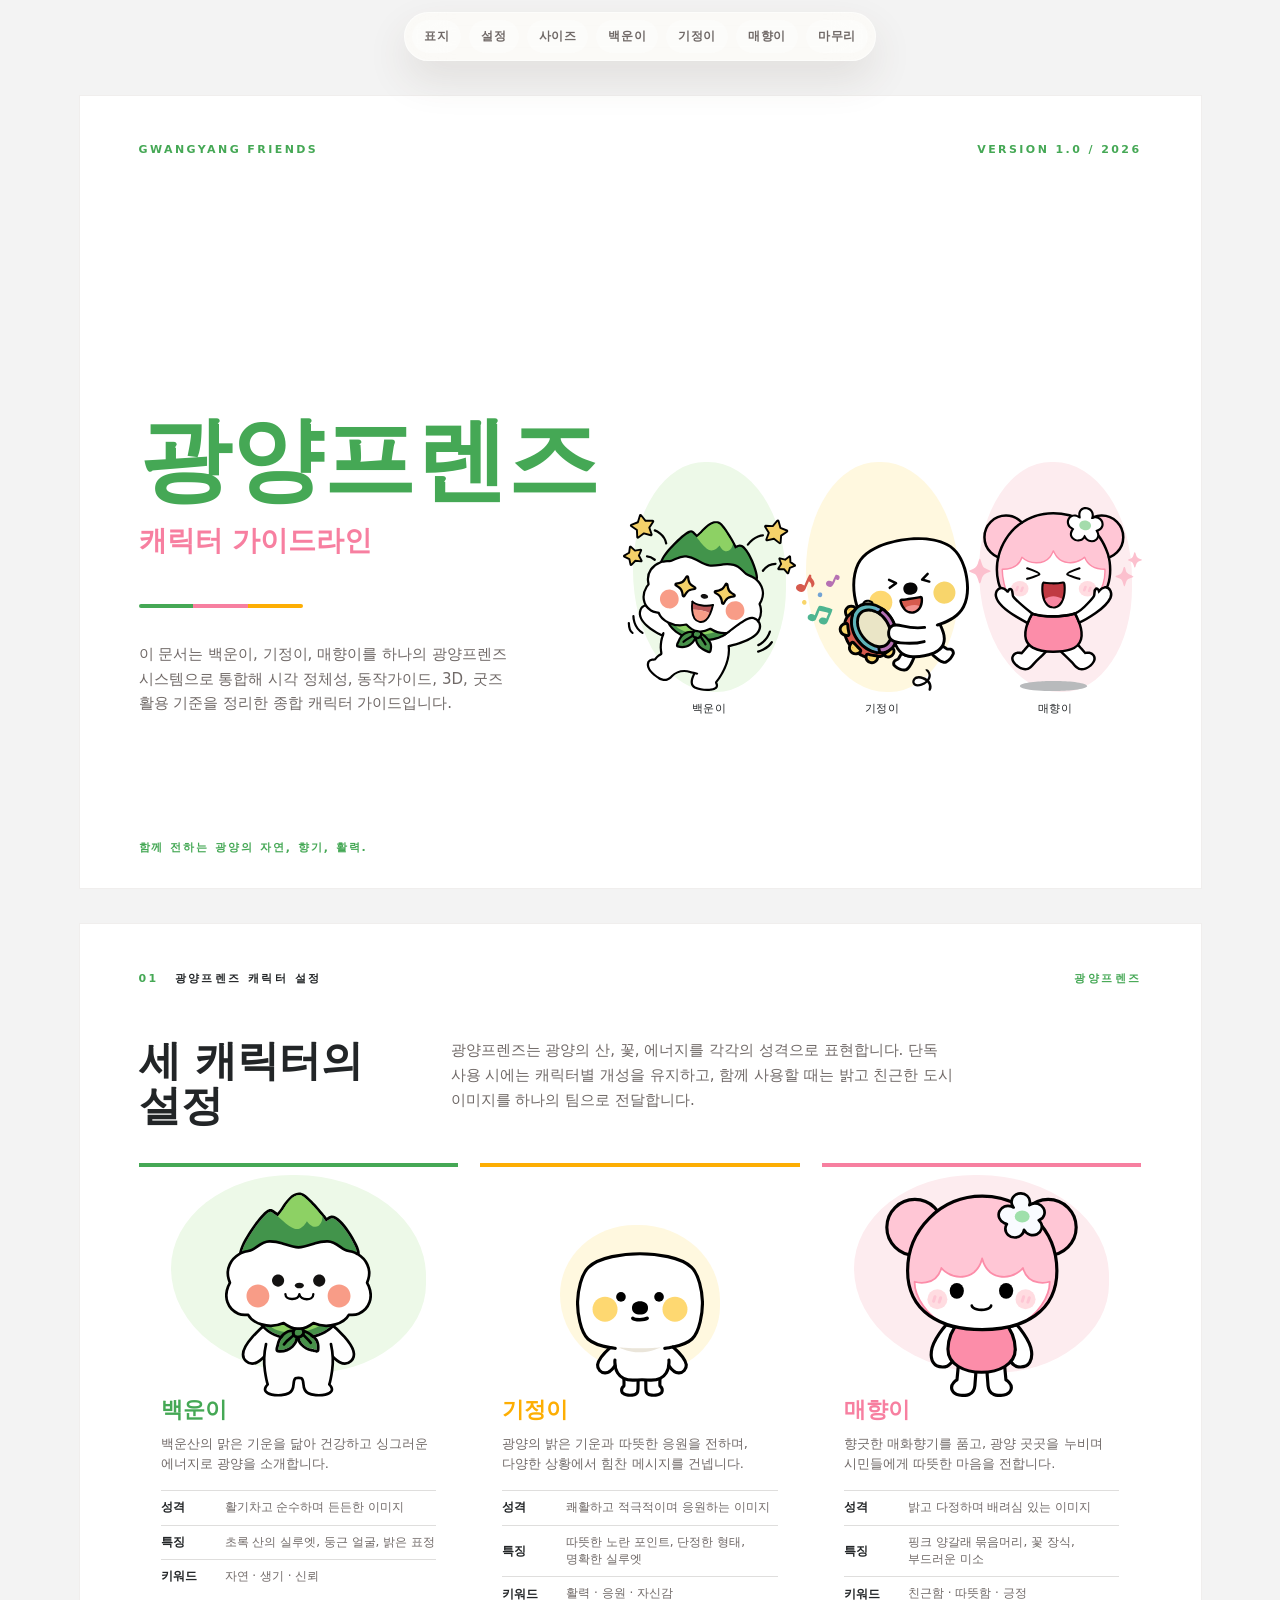
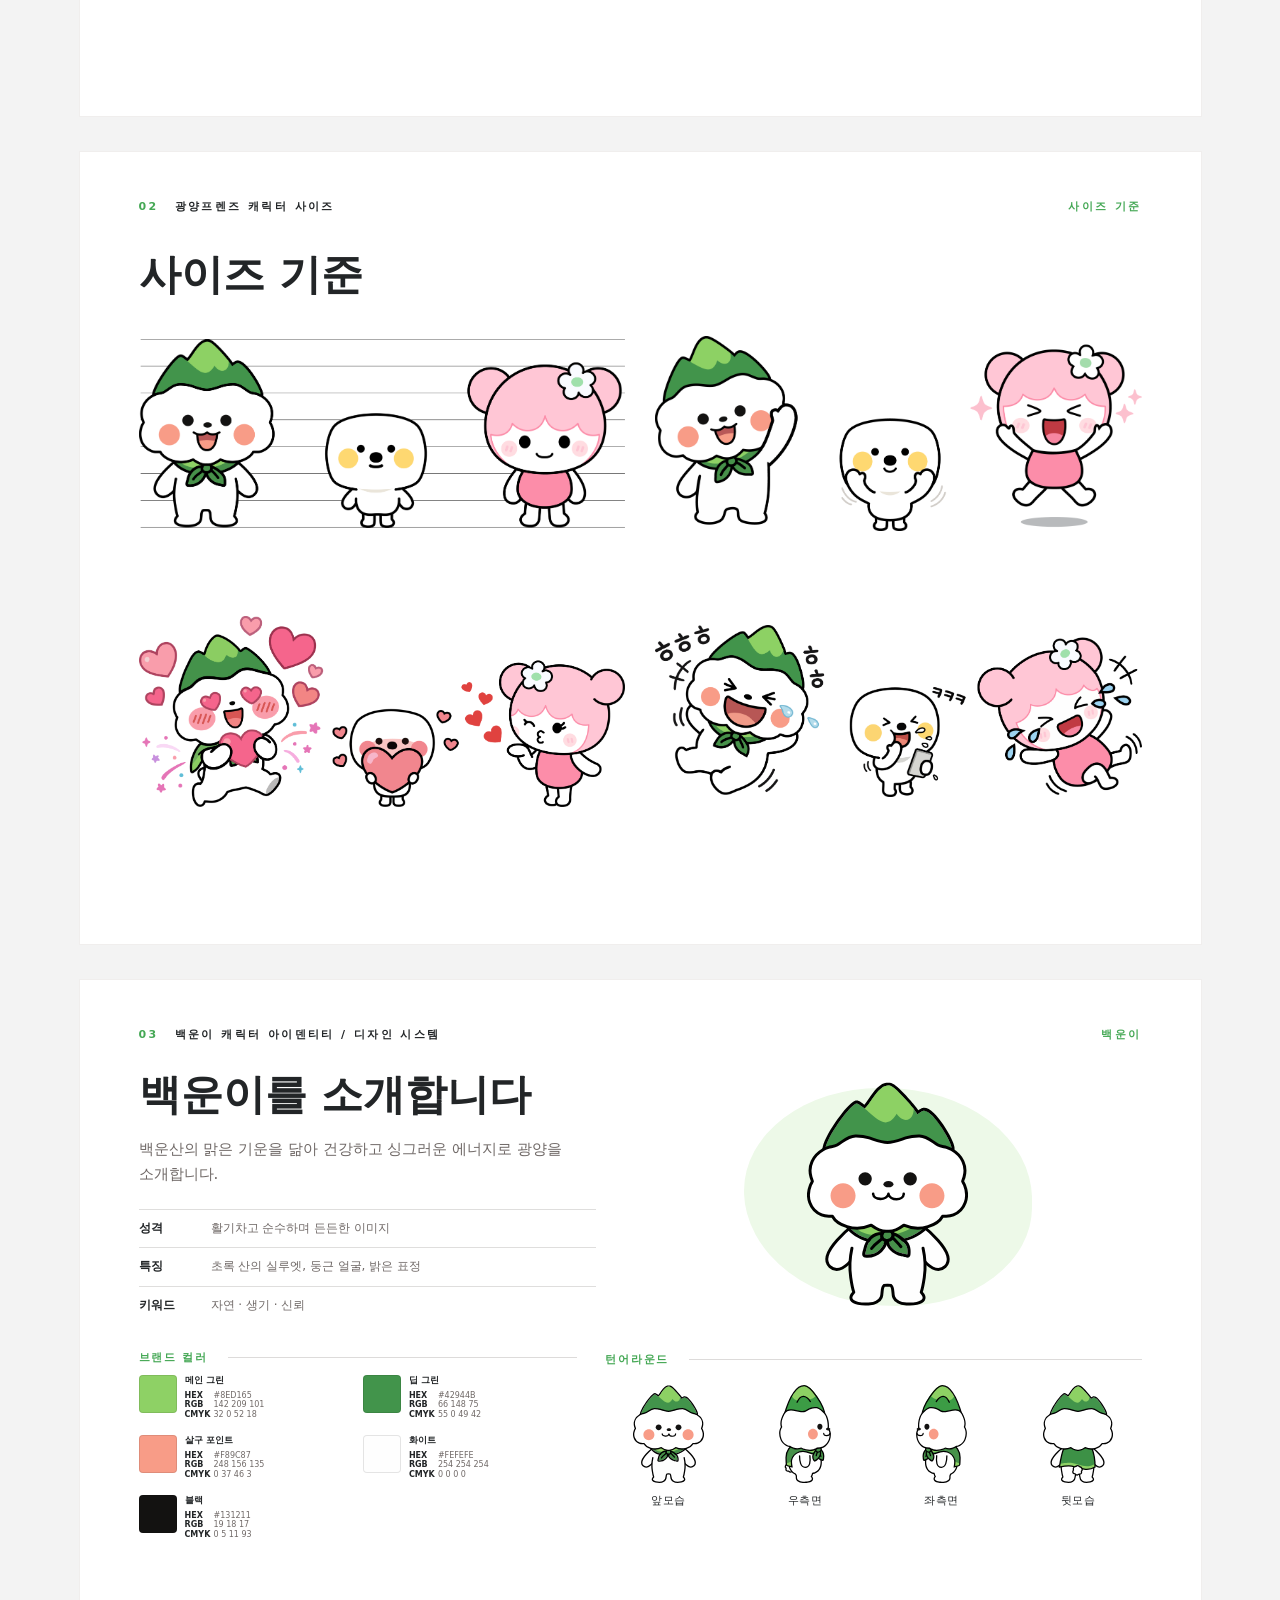
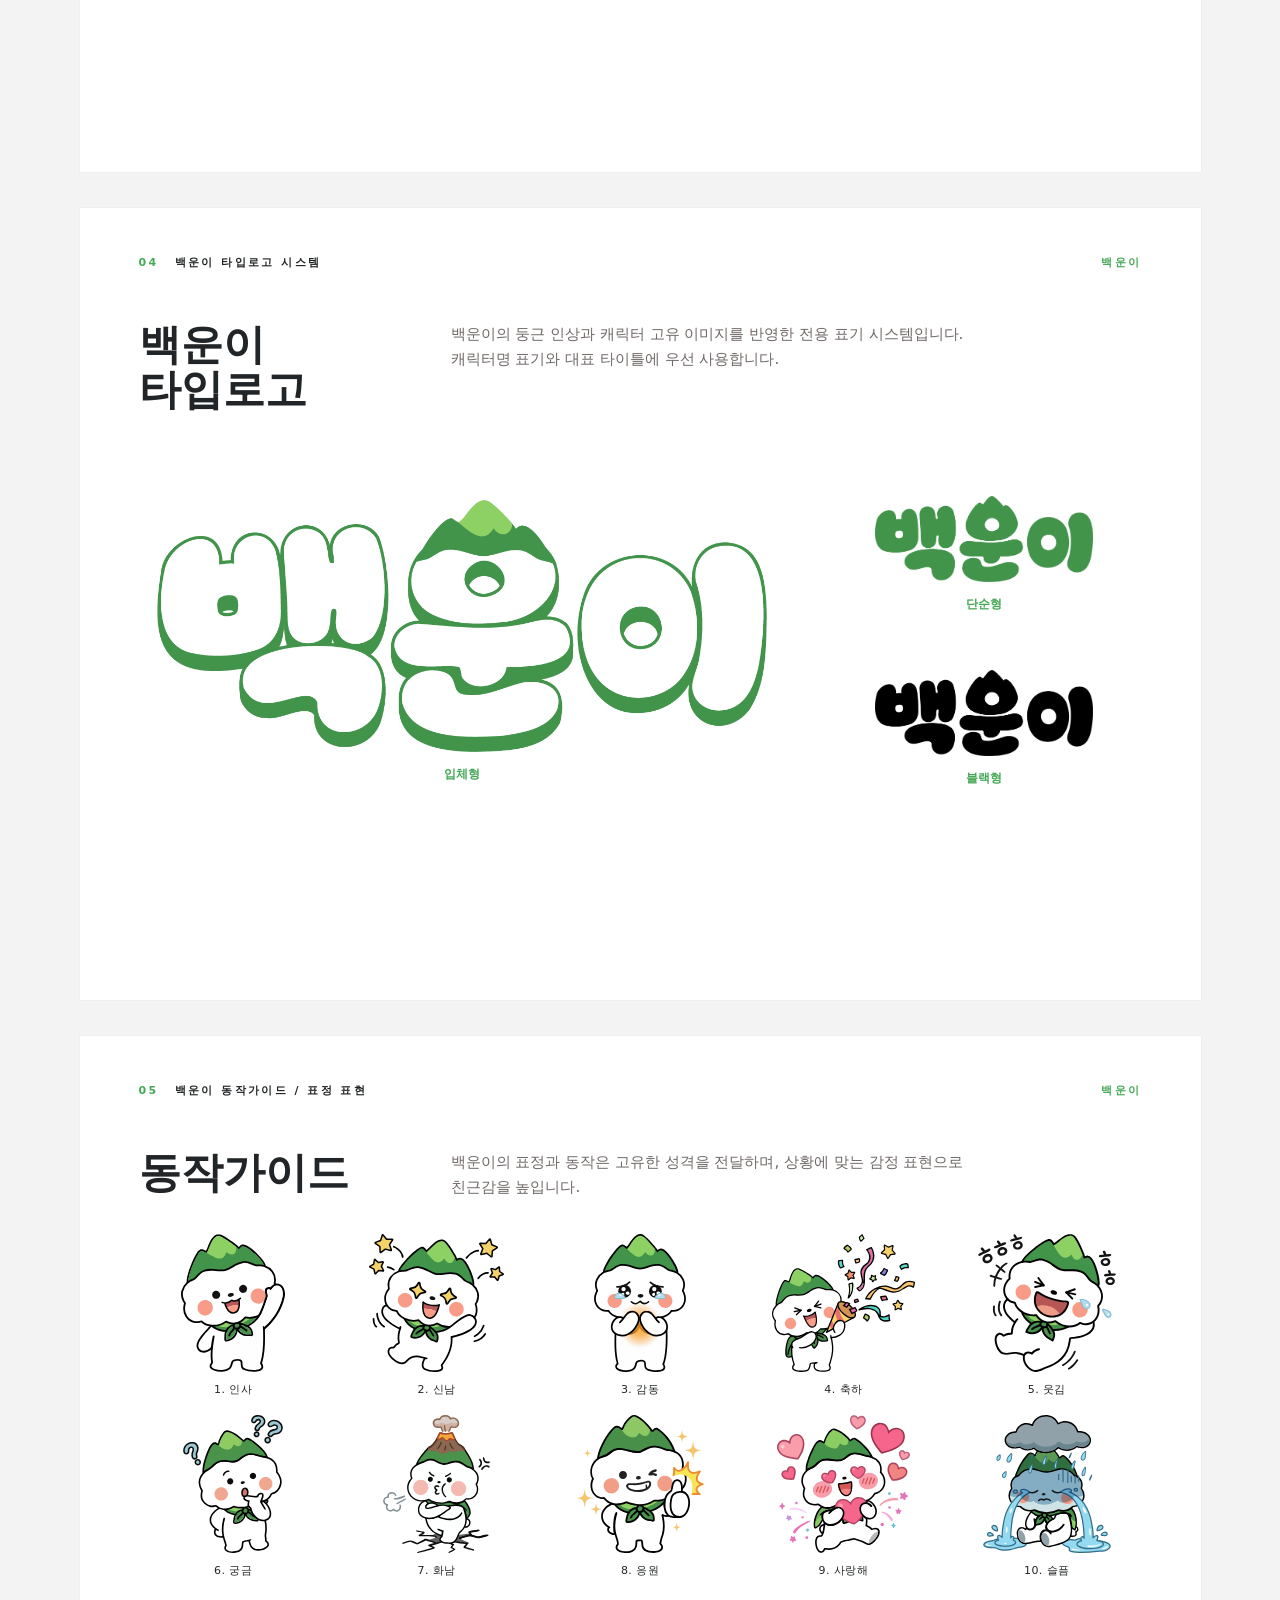
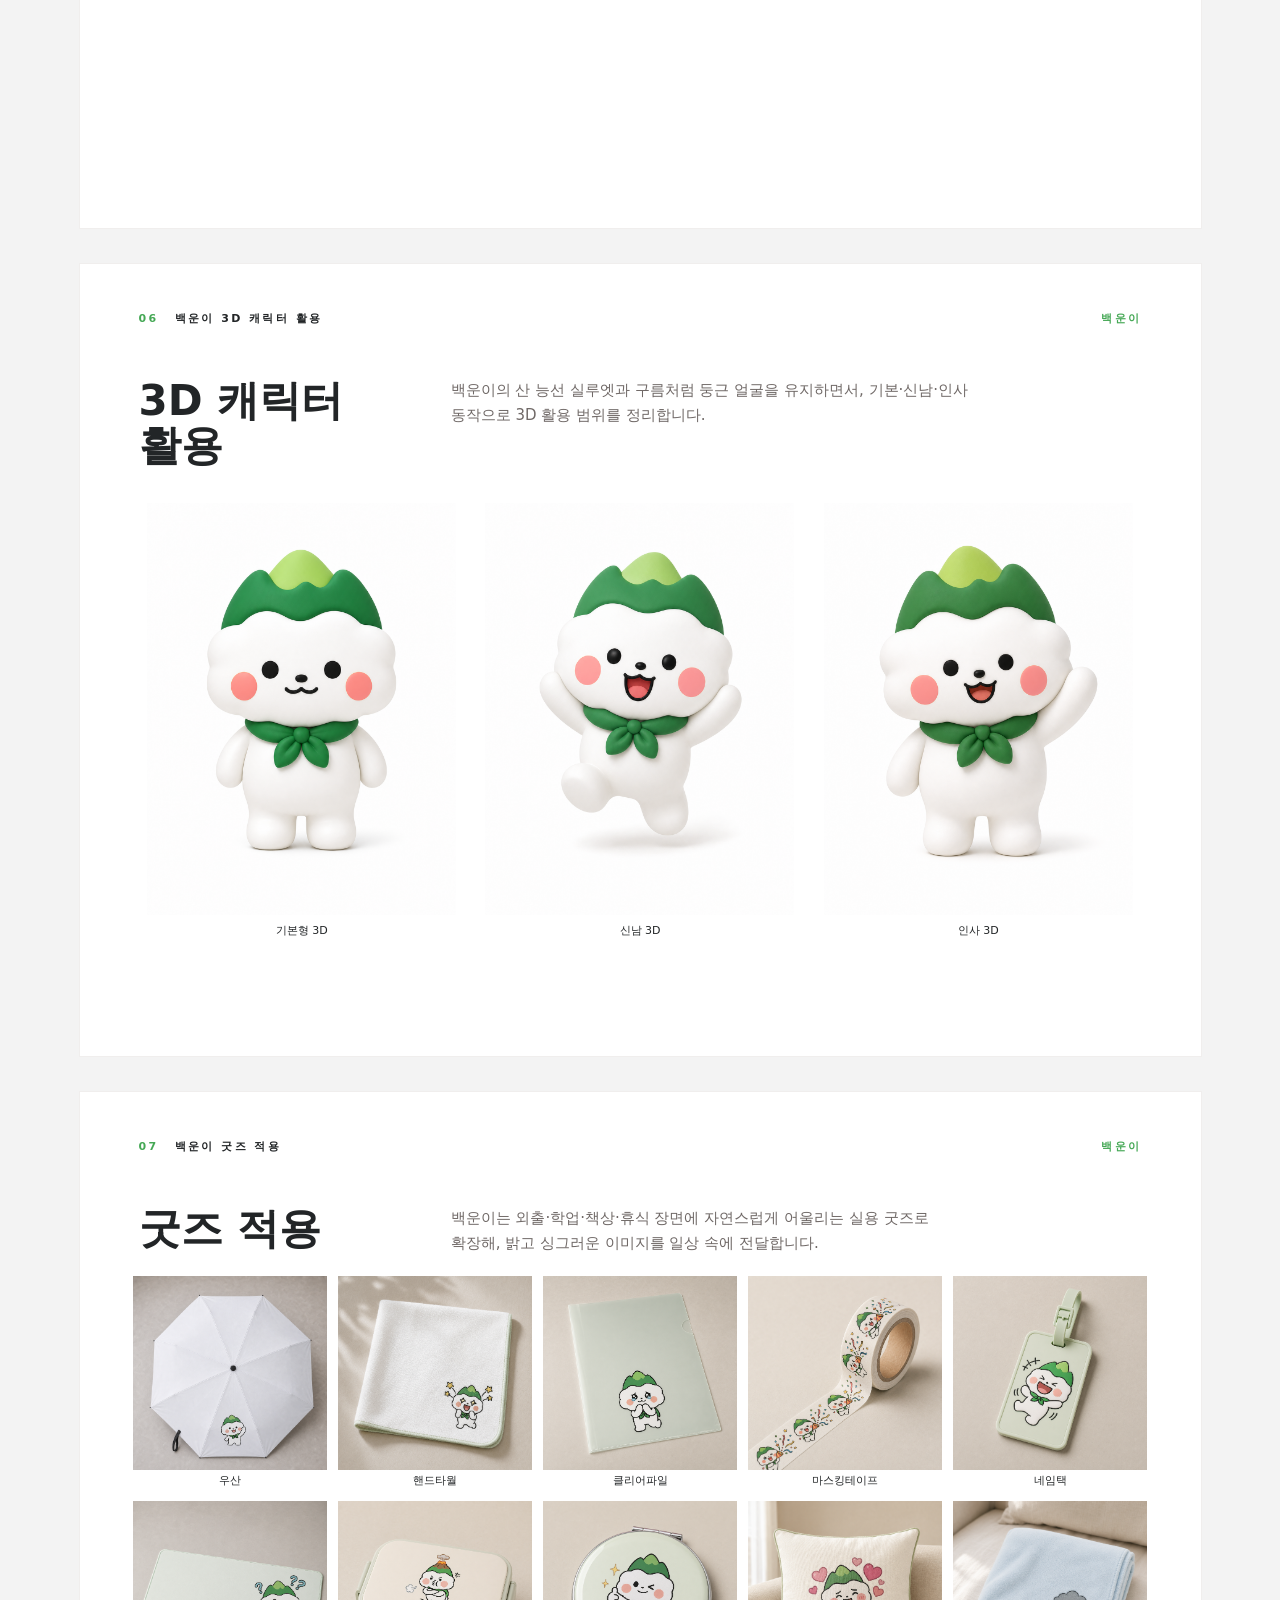
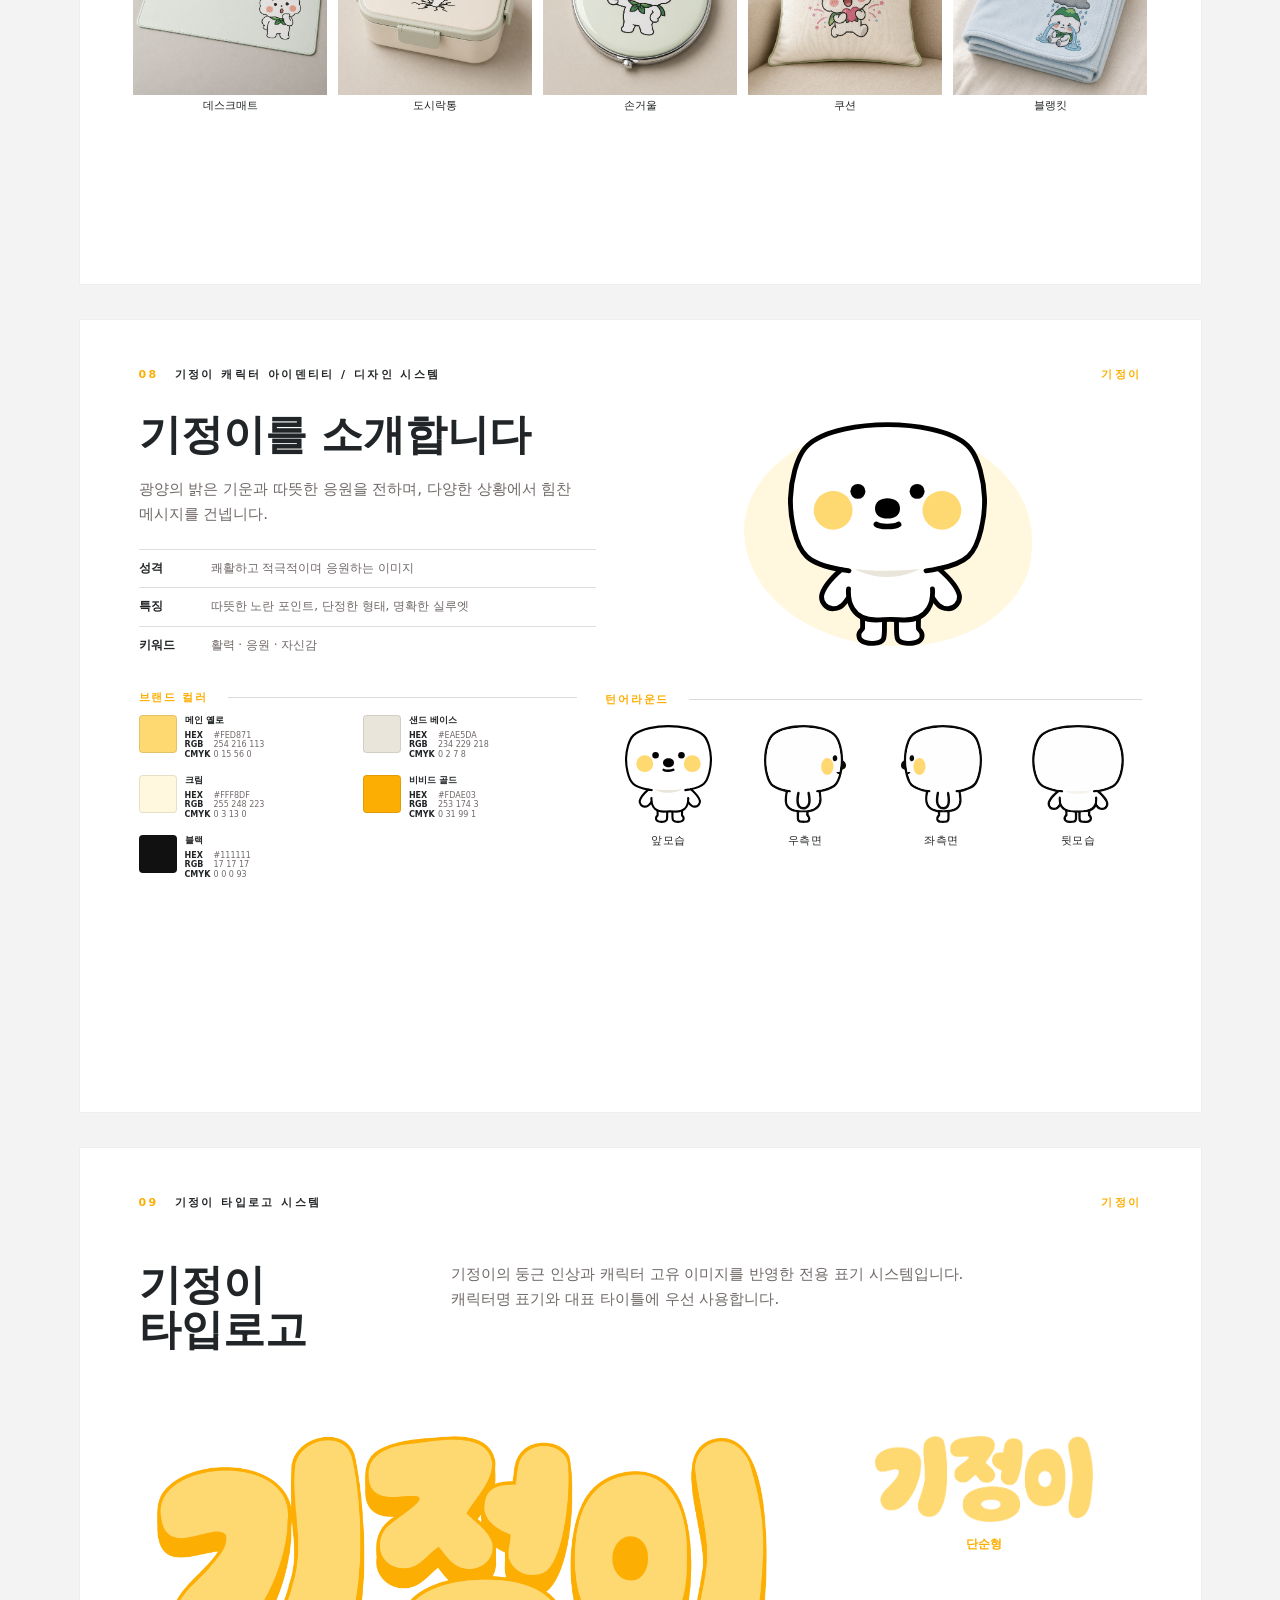
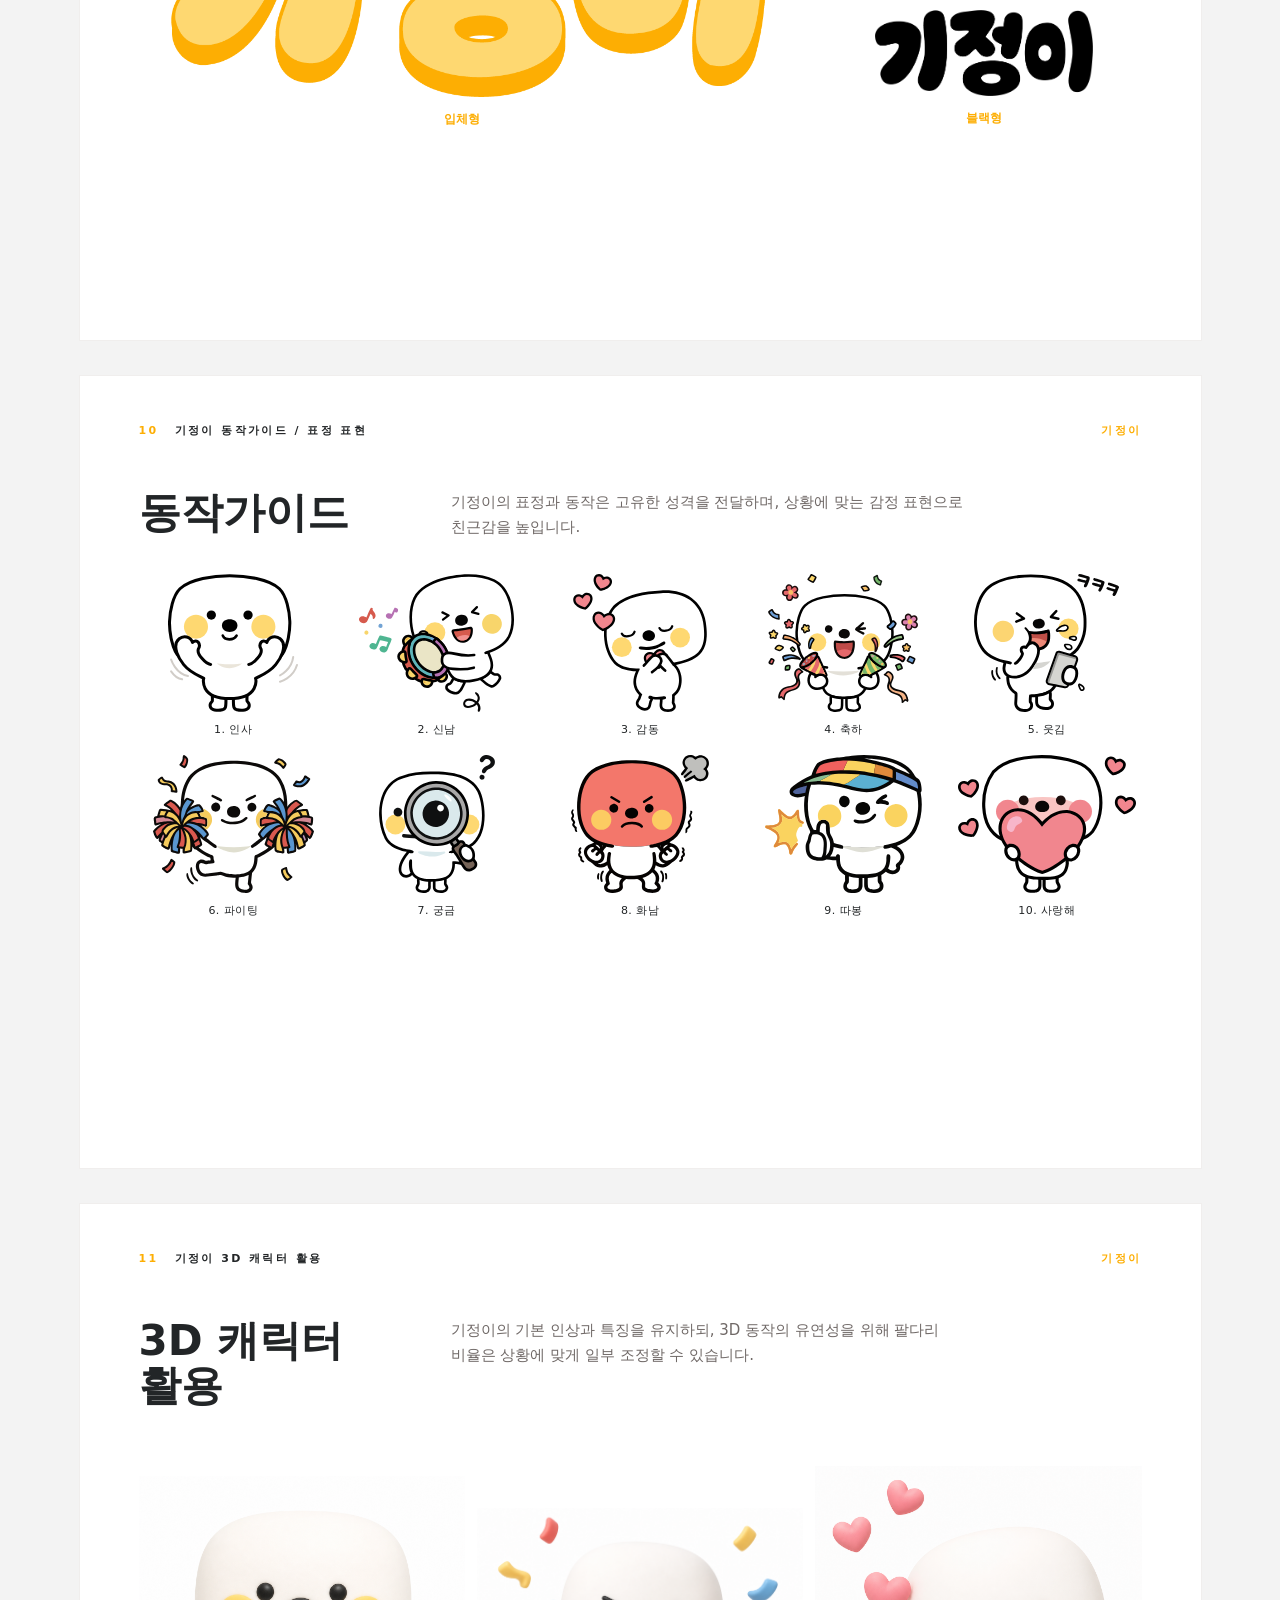
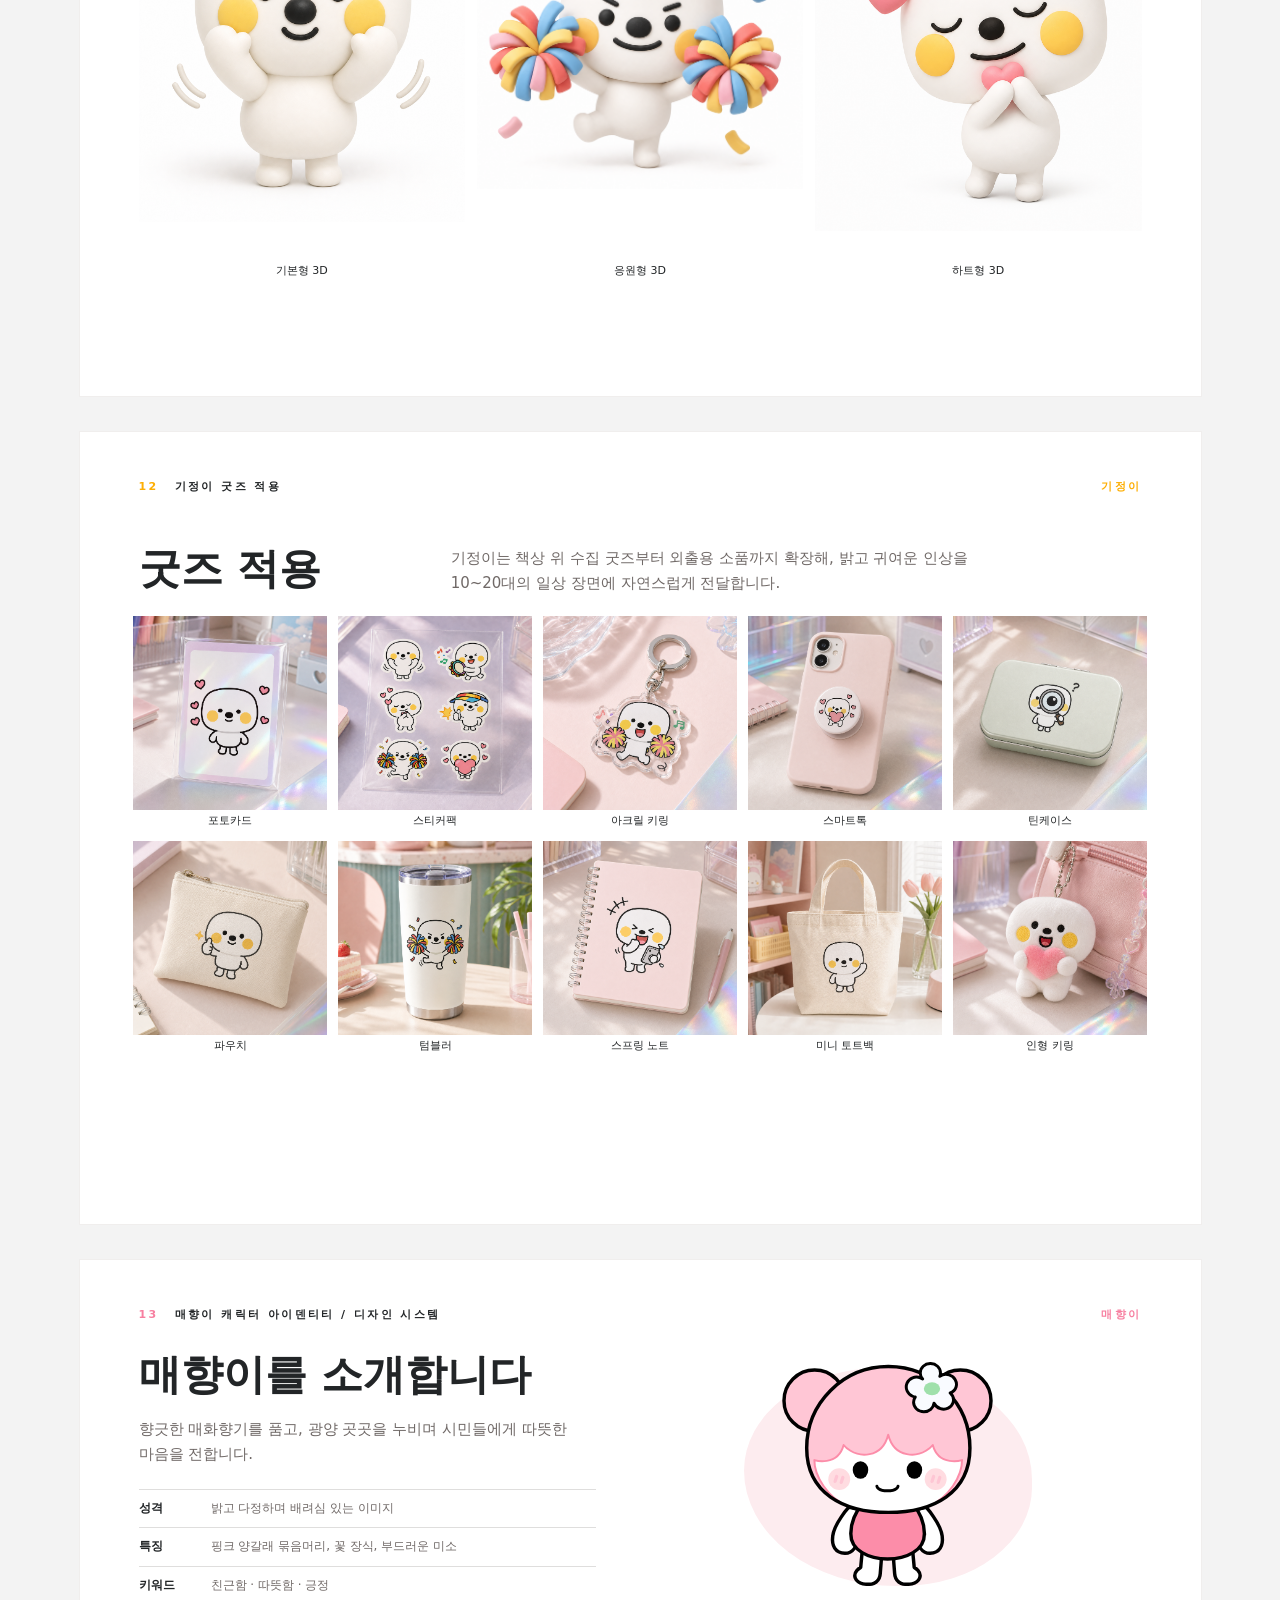
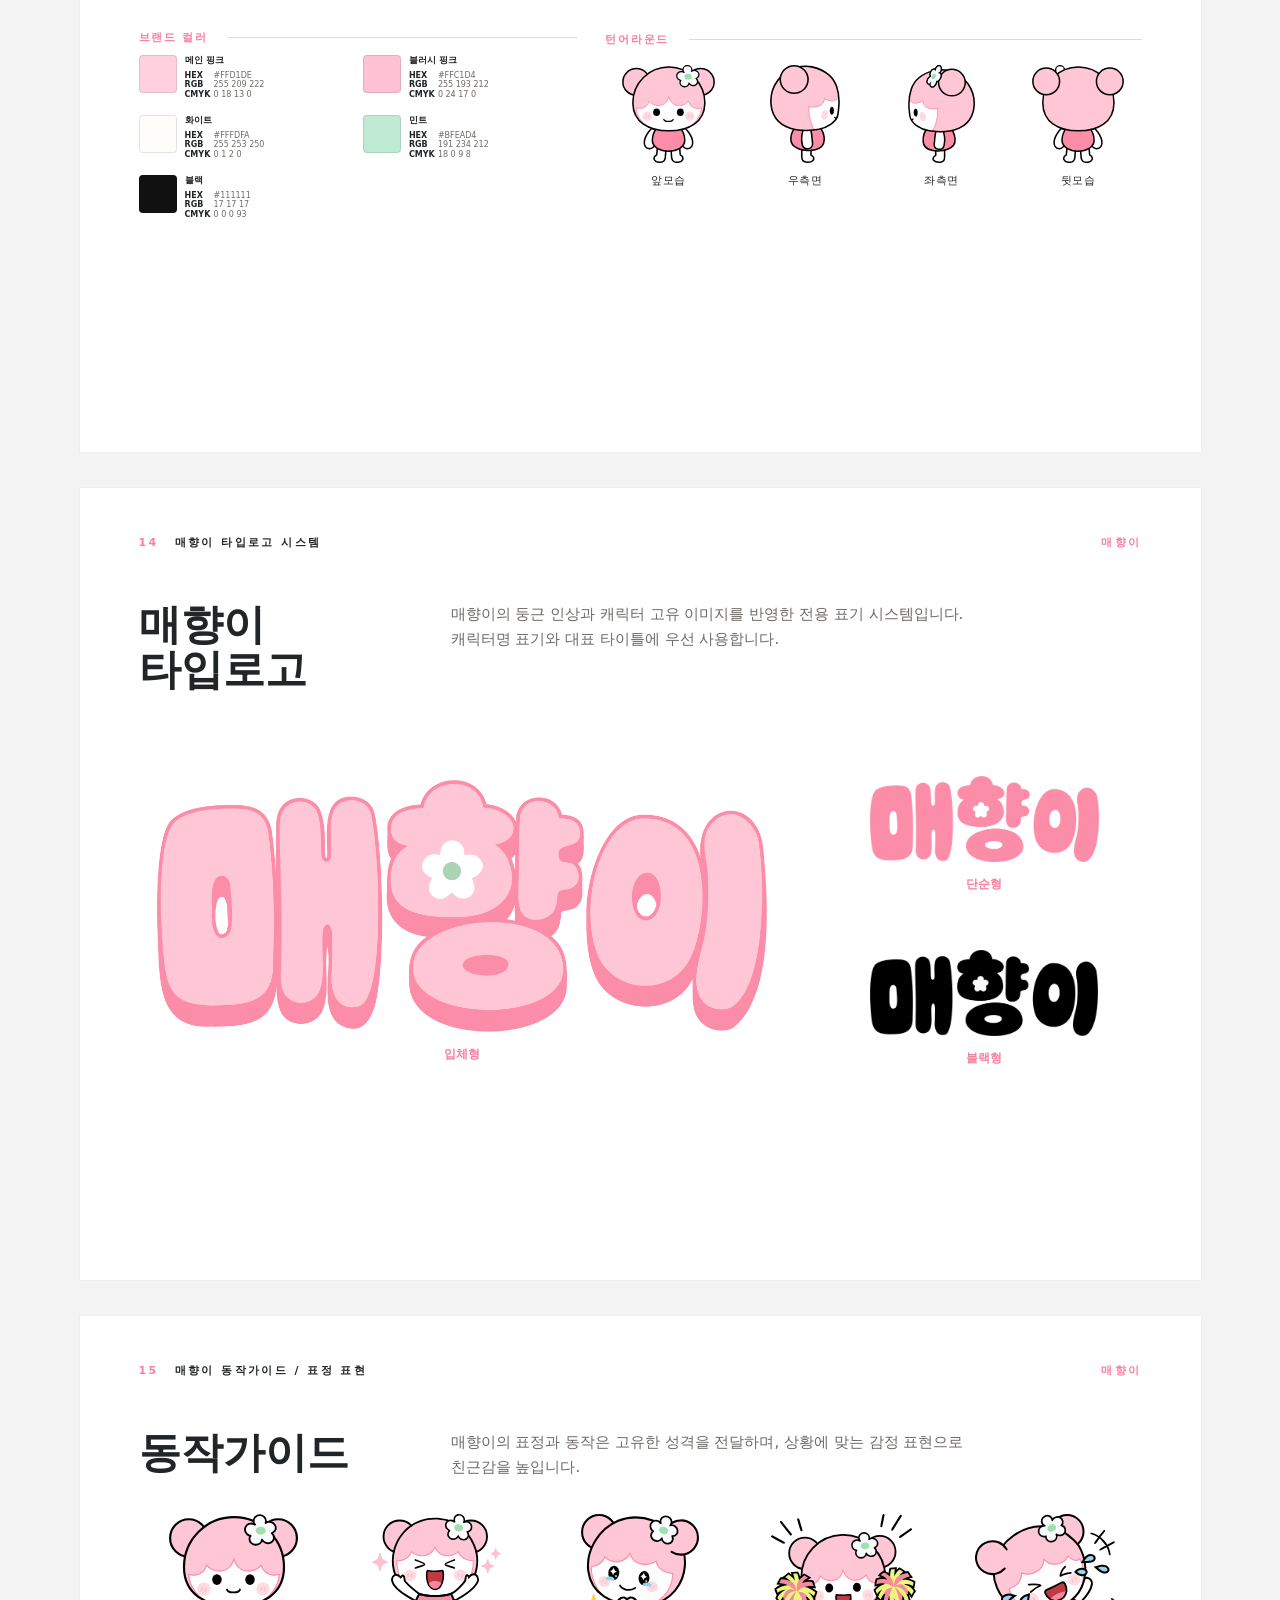
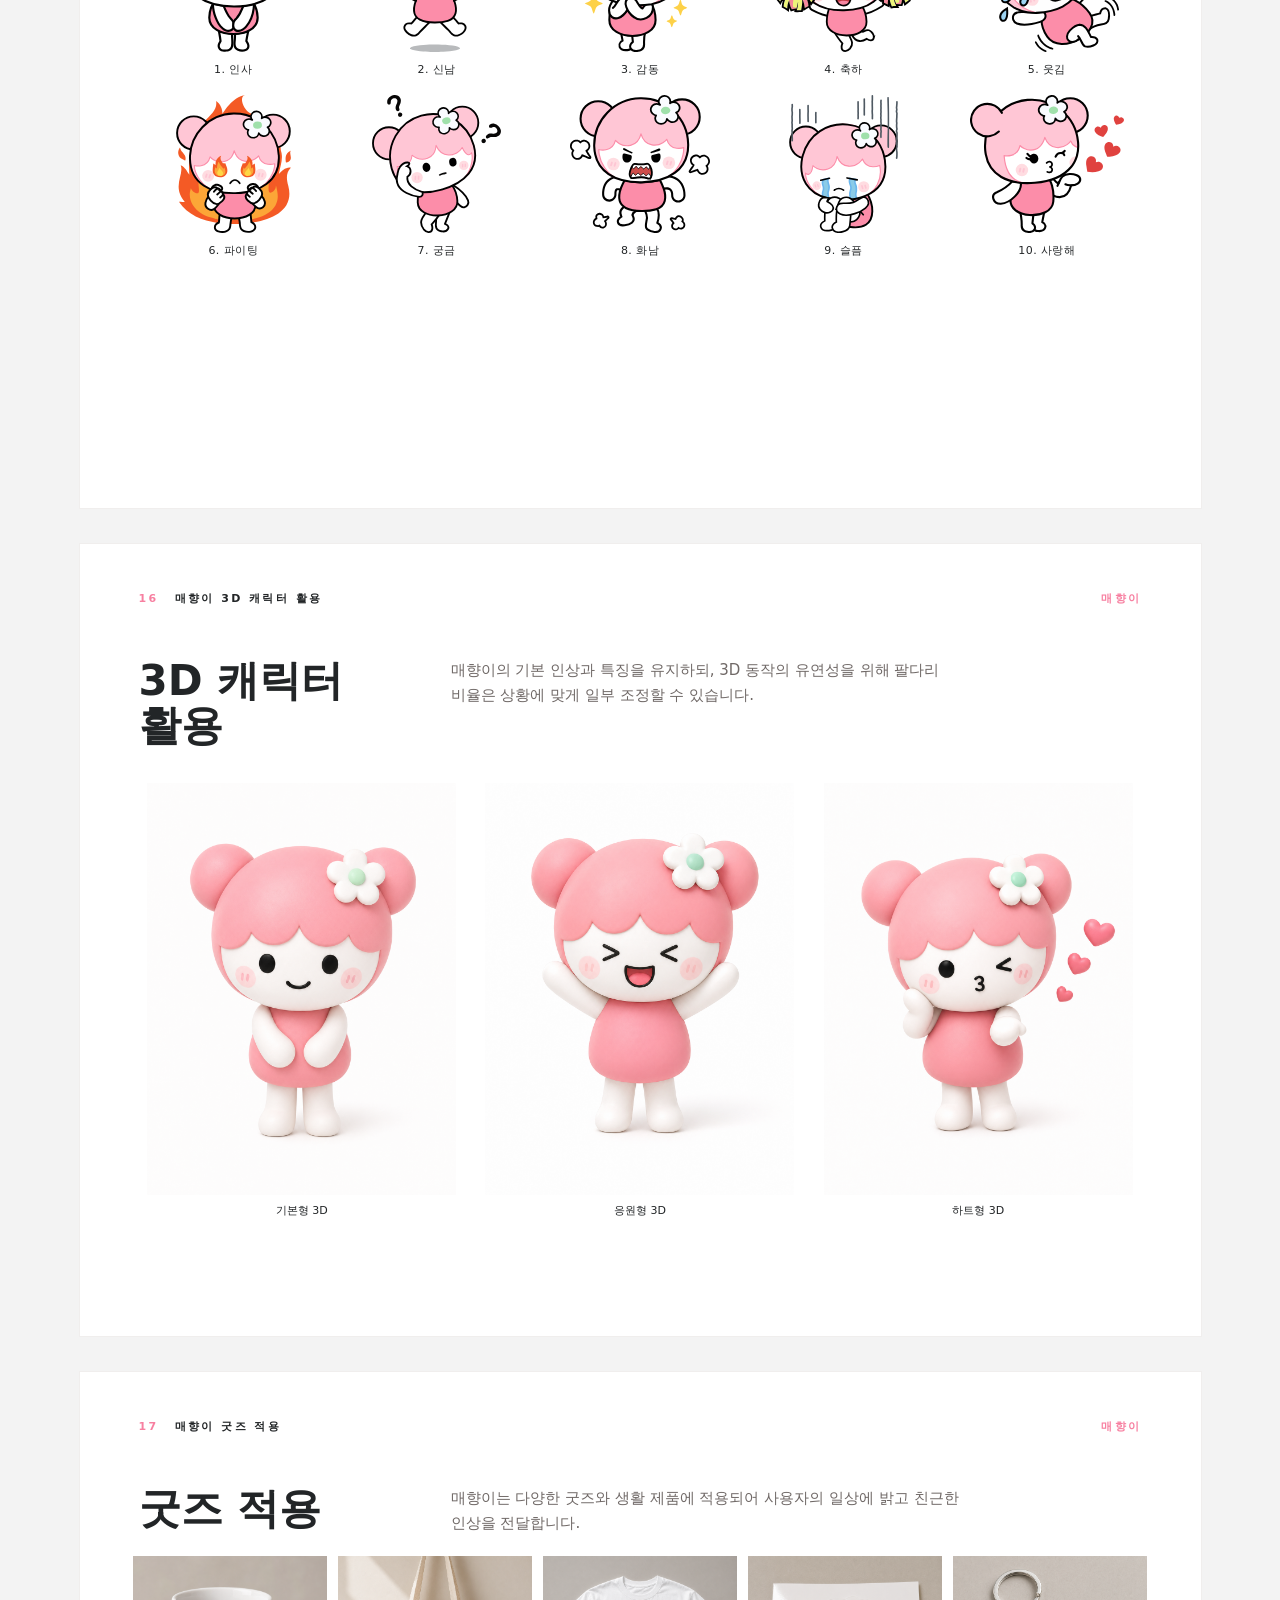
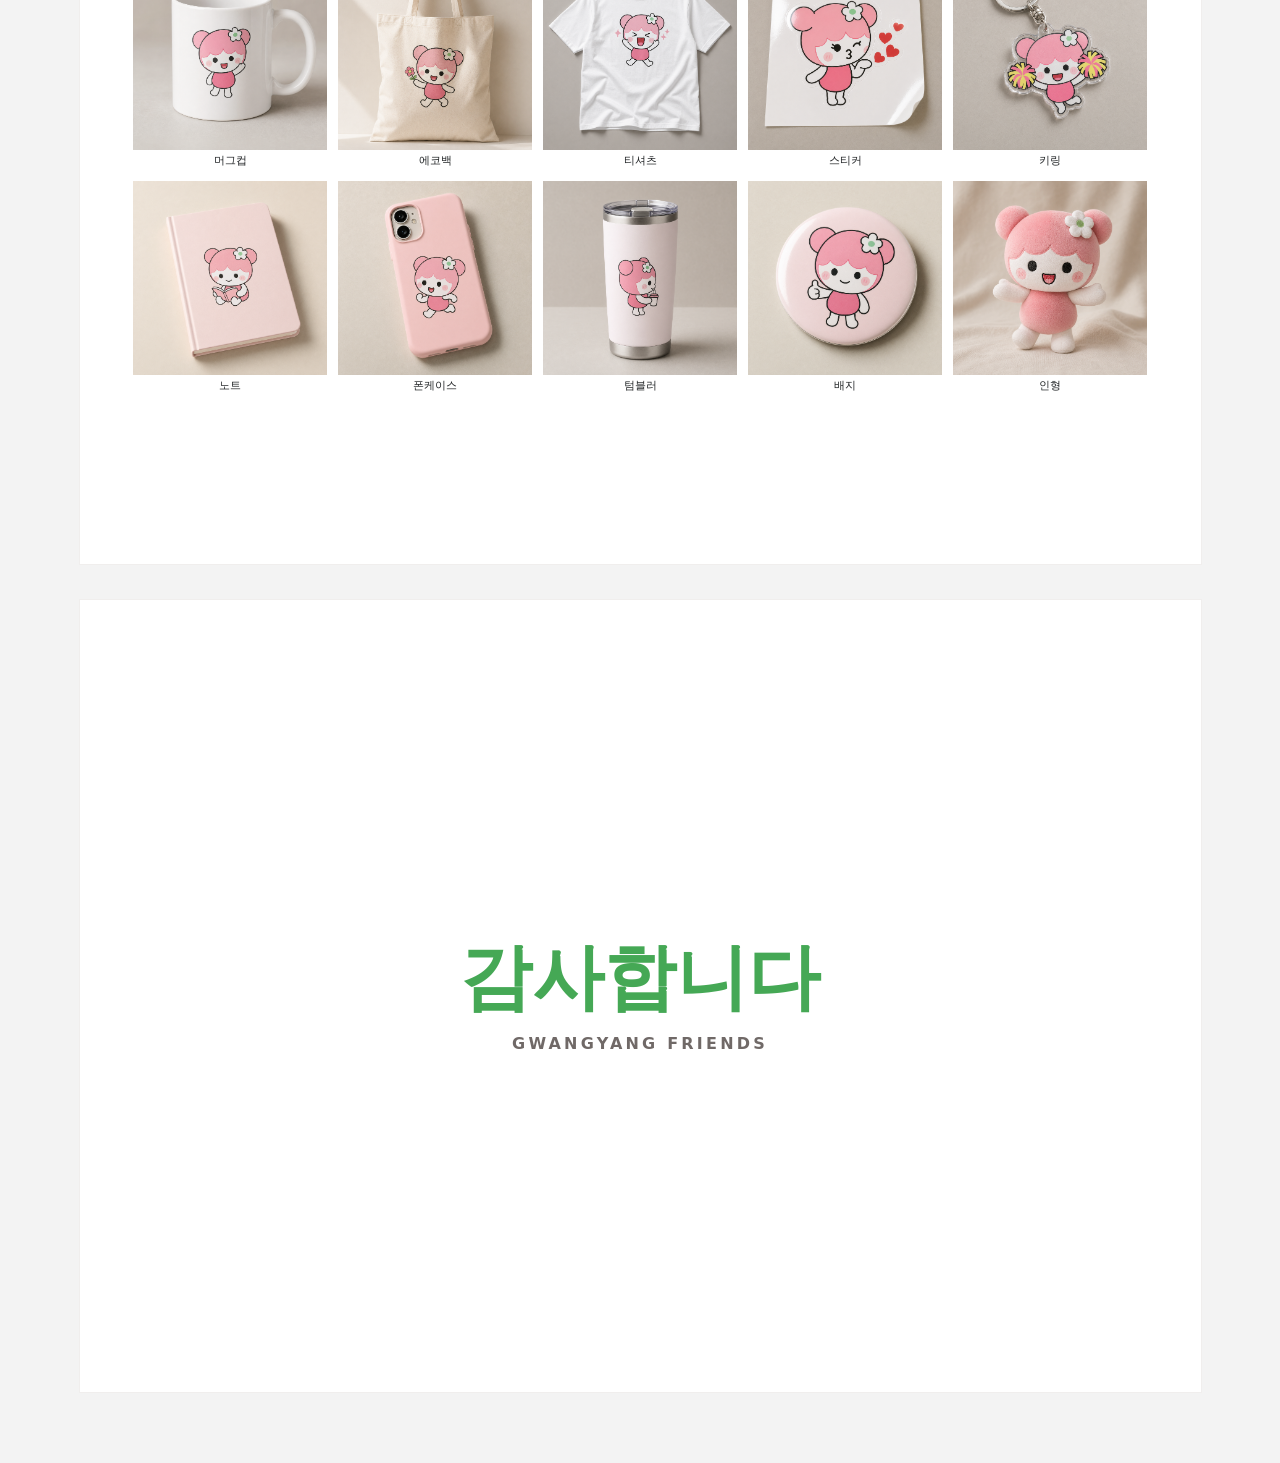
==== index.html @ f006f65c "Add Gwangyang Friends guideline kit" ====
<!doctype html>
<html lang="ko">
  <head>
    <meta charset="utf-8" />
    <meta name="viewport" content="width=device-width, initial-scale=1" />
    <title>광양프렌즈 캐릭터 가이드라인</title>
    <link rel="stylesheet" href="./assets/css/style.css" />
  </head>
  <body>
    <nav class="page-nav" aria-label="광양프렌즈 가이드라인 페이지">
      <a href="#cover">표지</a>
      <a href="#friends-setting">설정</a>
      <a href="#friends-size">사이즈</a>
      <a href="#baeguni-identity">백운이</a>
      <a href="#gijeongi-identity">기정이</a>
      <a href="#maehyangi-identity">매향이</a>
      <a href="#thanks">마무리</a>
    </nav>

    <main class="book" aria-label="광양프렌즈 캐릭터 가이드라인">
      <section class="sheet cover" id="cover">
        <header class="sheet-top"><span>GWANGYANG FRIENDS</span><span>VERSION 1.0 / 2026</span></header>
        <div class="cover-layout">
          <div>
            <h1 class="cover-title"><span>광양프렌즈</span></h1>
            <p class="subtitle">캐릭터 가이드라인</p>
            <div class="color-rule" aria-hidden="true"><i></i><i></i><i></i></div>
            <p class="cover-copy">이 문서는 백운이, 기정이, 매향이를 하나의 광양프렌즈 시스템으로 통합해 시각 정체성, 동작가이드, 3D, 굿즈 활용 기준을 정리한 종합 캐릭터 가이드입니다.</p>
          </div>
          <div class="cover-characters active">
            <figure style="--soft:#edf9e8"><img src="./assets/baeguni/expression/expression-02.svg" alt="신남 동작의 백운이" /><figcaption>백운이</figcaption></figure>
            <figure style="--soft:#fff8df"><img src="./assets/gijeongi/expression/expression-02.svg" alt="신남 동작의 기정이" /><figcaption>기정이</figcaption></figure>
            <figure style="--soft:#fdecef"><img src="./assets/maehyangi/expression/expression-02.svg" alt="신남 동작의 매향이" /><figcaption>매향이</figcaption></figure>
          </div>
        </div>
        <p class="footer-note">함께 전하는 광양의 자연, 향기, 활력.</p>
      </section>

      <section class="sheet setting" id="friends-setting">
        <header class="mini-head"><span>01</span><strong>광양프렌즈 캐릭터 설정</strong><em>광양프렌즈</em></header>
        <div class="page-intro">
          <h2>세 캐릭터의 설정</h2>
          <p class="body-copy">광양프렌즈는 광양의 산, 꽃, 에너지를 각각의 성격으로 표현합니다. 단독 사용 시에는 캐릭터별 개성을 유지하고, 함께 사용할 때는 밝고 친근한 도시 이미지를 하나의 팀으로 전달합니다.</p>
        </div>
        <div class="friend-grid compact">
          <article class="friend-card" style="--accent:#45a855; --soft:#edf9e8"><figure class="spot-card"><img src="./assets/baeguni/character/front.svg" alt="백운이" /></figure><div><h3>백운이</h3><p class="body-copy">백운산의 맑은 기운을 닮아 건강하고 싱그러운 에너지로 광양을 소개합니다.</p><div class="trait-list"><article><strong>성격</strong><span>활기차고 순수하며 든든한 이미지</span></article><article><strong>특징</strong><span>초록 산의 실루엣, 둥근 얼굴, 밝은 표정</span></article><article><strong>키워드</strong><span>자연 · 생기 · 신뢰</span></article></div></div></article>
          <article class="friend-card gijeongi-card" style="--accent:#fdae03; --soft:#fff8df"><figure class="spot-card"><img src="./assets/gijeongi/character/front.svg" alt="기정이" /></figure><div><h3>기정이</h3><p class="body-copy">광양의 밝은 기운과 따뜻한 응원을 전하며, 다양한 상황에서 힘찬 메시지를 건넵니다.</p><div class="trait-list"><article><strong>성격</strong><span>쾌활하고 적극적이며 응원하는 이미지</span></article><article><strong>특징</strong><span>따뜻한 노란 포인트, 단정한 형태, 명확한 실루엣</span></article><article><strong>키워드</strong><span>활력 · 응원 · 자신감</span></article></div></div></article>
          <article class="friend-card" style="--accent:#f77fa0; --soft:#fdecef"><figure class="spot-card"><img src="./assets/maehyangi/character/front.svg" alt="매향이" /></figure><div><h3>매향이</h3><p class="body-copy">향긋한 매화향기를 품고, 광양 곳곳을 누비며 시민들에게 따뜻한 마음을 전합니다.</p><div class="trait-list"><article><strong>성격</strong><span>밝고 다정하며 배려심 있는 이미지</span></article><article><strong>특징</strong><span>핑크 양갈래 묶음머리, 꽃 장식, 부드러운 미소</span></article><article><strong>키워드</strong><span>친근함 · 따뜻함 · 긍정</span></article></div></div></article>
        </div>
      </section>

      <section class="sheet size-page" id="friends-size">
        <header class="mini-head"><span>02</span><strong>광양프렌즈 캐릭터 사이즈</strong><em>사이즈 기준</em></header>
        <div class="page-intro size-intro">
          <h2>사이즈 기준</h2>
        </div>
        <div class="size-set-grid">
          <figure><img src="./assets/set/set basic@2x-8.png" alt="광양프렌즈 기본 사이즈 세트" /></figure>
          <figure><img src="./assets/set/Asset 16@2x-8.png" alt="광양프렌즈 사이즈 기준 세트 01" /></figure>
          <figure><img src="./assets/set/Asset 18@2x-8.png" alt="광양프렌즈 사이즈 기준 세트 02" /></figure>
          <figure><img src="./assets/set/Asset 19@2x-8.png" alt="광양프렌즈 사이즈 기준 세트 03" /></figure>
        </div>
      </section>

      <section class="sheet character-page character-identity" id="baeguni-identity" style="--accent:#45a855; --soft:#edf9e8">
        <header class="mini-head"><span>03</span><strong>백운이 캐릭터 아이덴티티 / 디자인 시스템</strong><em>백운이</em></header>
        <div class="identity-grid">
          <div>
            <h2>백운이를 소개합니다</h2>
            <p class="body-copy">백운산의 맑은 기운을 닮아 건강하고 싱그러운 에너지로 광양을 소개합니다.</p>
            <div class="trait-list">
              <article><strong>성격</strong><span>활기차고 순수하며 든든한 이미지</span></article>
              <article><strong>특징</strong><span>초록 산의 실루엣, 둥근 얼굴, 밝은 표정</span></article>
              <article><strong>키워드</strong><span>자연 · 생기 · 신뢰</span></article>
            </div>
          </div>
          <figure class="spot-card solo"><img src="./assets/baeguni/character/front.svg" alt="백운이 기본 캐릭터" /></figure>
        </div>
        <div class="identity-bottom-grid">
          <div class="identity-color-panel">
        <p class="section-label color-label">브랜드 컬러</p>
        <div class="identity-color-row">
          <article style="--c:#8ED165"><i></i><b>메인 그린</b><dl><div><dt>HEX</dt><dd>#8ED165</dd></div><div><dt>RGB</dt><dd>142 209 101</dd></div><div><dt>CMYK</dt><dd>32 0 52 18</dd></div></dl></article>
          <article style="--c:#42944B"><i></i><b>딥 그린</b><dl><div><dt>HEX</dt><dd>#42944B</dd></div><div><dt>RGB</dt><dd>66 148 75</dd></div><div><dt>CMYK</dt><dd>55 0 49 42</dd></div></dl></article>
          <article style="--c:#F89C87"><i></i><b>살구 포인트</b><dl><div><dt>HEX</dt><dd>#F89C87</dd></div><div><dt>RGB</dt><dd>248 156 135</dd></div><div><dt>CMYK</dt><dd>0 37 46 3</dd></div></dl></article>
          <article style="--c:#FEFEFE"><i></i><b>화이트</b><dl><div><dt>HEX</dt><dd>#FEFEFE</dd></div><div><dt>RGB</dt><dd>254 254 254</dd></div><div><dt>CMYK</dt><dd>0 0 0 0</dd></div></dl></article>
          <article style="--c:#131211"><i></i><b>블랙</b><dl><div><dt>HEX</dt><dd>#131211</dd></div><div><dt>RGB</dt><dd>19 18 17</dd></div><div><dt>CMYK</dt><dd>0 5 11 93</dd></div></dl></article>
        </div>
          </div>
          <div class="identity-turnaround-panel">
        <p class="section-label">턴어라운드</p>
        <div class="turnaround-grid">
          <figure><img src="./assets/baeguni/character/front.svg" alt="백운이 앞모습" /><figcaption>앞모습</figcaption></figure>
          <figure><img src="./assets/baeguni/character/left.svg" alt="백운이 좌측면" /><figcaption>우측면</figcaption></figure>
          <figure><img src="./assets/baeguni/character/right.svg" alt="백운이 우측면" /><figcaption>좌측면</figcaption></figure>
          <figure><img src="./assets/baeguni/character/back.svg" alt="백운이 뒷모습" /><figcaption>뒷모습</figcaption></figure>
        </div>
          </div>
        </div>
      </section>

      <section class="sheet character-page" id="baeguni-typelogo" style="--accent:#45a855; --soft:#edf9e8">
        <header class="mini-head"><span>04</span><strong>백운이 타입로고 시스템</strong><em>백운이</em></header>
        <div class="page-intro">
          <h2>백운이 타입로고</h2>
          <p class="body-copy">백운이의 둥근 인상과 캐릭터 고유 이미지를 반영한 전용 표기 시스템입니다. 캐릭터명 표기와 대표 타이틀에 우선 사용합니다.</p>
        </div>
        <div class="template-content type-logo-variant-layout">
          <figure class="type-logo-dimensional"><img src="./assets/type-logo/입체형_백운이@2x-8.png" alt="백운이 타입로고 입체형" /><figcaption>입체형</figcaption></figure>
          <div class="type-logo-small-variants">
            <figure><img src="./assets/type-logo/단순형_백운이@2x-8.png" alt="백운이 타입로고 단순형" /><figcaption>단순형</figcaption></figure>
            <figure><img src="./assets/type-logo/블랙형_백운이@2x-8.png" alt="백운이 타입로고 블랙형" /><figcaption>블랙형</figcaption></figure>
          </div>
        </div>
      </section>
      <section class="sheet character-page" id="baeguni-expressions" style="--accent:#45a855; --soft:#edf9e8">
        <header class="mini-head"><span>05</span><strong>백운이 동작가이드 / 표정 표현</strong><em>백운이</em></header>
        <div class="page-intro">
          <h2>동작가이드</h2>
          <p class="body-copy">백운이의 표정과 동작은 고유한 성격을 전달하며, 상황에 맞는 감정 표현으로 친근감을 높입니다.</p>
        </div>
        <div class="template-content expression-grid expression-grid-wide all">
          <figure><img src="./assets/baeguni/expression/expression-01.svg" alt="백운이 인사 동작" /><figcaption>1. 인사</figcaption></figure>
          <figure><img src="./assets/baeguni/expression/expression-02.svg" alt="백운이 신남 동작" /><figcaption>2. 신남</figcaption></figure>
          <figure><img src="./assets/baeguni/expression/expression-03.svg" alt="백운이 감동 동작" /><figcaption>3. 감동</figcaption></figure>
          <figure><img src="./assets/baeguni/expression/expression-04.svg" alt="백운이 축하 동작" /><figcaption>4. 축하</figcaption></figure>
          <figure><img src="./assets/baeguni/expression/expression-05.svg" alt="백운이 웃김 동작" /><figcaption>5. 웃김</figcaption></figure>
          <figure><img src="./assets/baeguni/expression/expression-06.svg" alt="백운이 궁금 동작" /><figcaption>6. 궁금</figcaption></figure>
          <figure><img src="./assets/baeguni/expression/expression-07.svg" alt="백운이 화남 동작" /><figcaption>7. 화남</figcaption></figure>
          <figure><img src="./assets/baeguni/expression/expression-08.svg" alt="백운이 응원 동작" /><figcaption>8. 응원</figcaption></figure>
          <figure><img src="./assets/baeguni/expression/expression-09.svg" alt="백운이 사랑해 동작" /><figcaption>9. 사랑해</figcaption></figure>
          <figure><img src="./assets/baeguni/expression/expression-10.svg" alt="백운이 슬픔 동작" /><figcaption>10. 슬픔</figcaption></figure>
        </div>
      </section>

      <section class="sheet character-page" id="baeguni-three-d" style="--accent:#45a855; --soft:#edf9e8">
        <header class="mini-head"><span>06</span><strong>백운이 3D 캐릭터 활용</strong><em>백운이</em></header>
        <div class="page-intro">
          <h2>3D 캐릭터 활용</h2>
          <p class="body-copy">백운이의 산 능선 실루엣과 구름처럼 둥근 얼굴을 유지하면서, 기본·신남·인사 동작으로 3D 활용 범위를 정리합니다.</p>
        </div>
        <div class="template-content three-d-layout all">
          <figure><img src="./assets/baeguni/3d/baeguni-3d-basic.png" alt="백운이 기본형 3D" /><figcaption>기본형 3D</figcaption></figure>
          <figure><img src="./assets/baeguni/3d/baeguni-3d-happy.png" alt="백운이 신남 3D" /><figcaption>신남 3D</figcaption></figure>
          <figure><img src="./assets/baeguni/3d/baeguni-3d-hello.png" alt="백운이 인사 3D" /><figcaption>인사 3D</figcaption></figure>
        </div>
      </section>

      <section class="sheet character-page" id="baeguni-applications" style="--accent:#45a855; --soft:#edf9e8">
        <header class="mini-head"><span>07</span><strong>백운이 굿즈 적용</strong><em>백운이</em></header>
        <div class="page-intro">
          <h2>굿즈 적용</h2>
          <p class="body-copy">백운이는 외출·학업·책상·휴식 장면에 자연스럽게 어울리는 실용 굿즈로 확장해, 밝고 싱그러운 이미지를 일상 속에 전달합니다.</p>
        </div>
        <div class="template-content goods-grid all ">
          <figure><img src="./assets/baeguni/goods/product-01.png" alt="백운이 우산" /><figcaption>우산</figcaption></figure>
          <figure><img src="./assets/baeguni/goods/product-02.png" alt="백운이 핸드타월" /><figcaption>핸드타월</figcaption></figure>
          <figure><img src="./assets/baeguni/goods/product-03.png" alt="백운이 클리어파일" /><figcaption>클리어파일</figcaption></figure>
          <figure><img src="./assets/baeguni/goods/product-04.png" alt="백운이 마스킹테이프" /><figcaption>마스킹테이프</figcaption></figure>
          <figure><img src="./assets/baeguni/goods/product-05.png" alt="백운이 네임택" /><figcaption>네임택</figcaption></figure>
          <figure><img src="./assets/baeguni/goods/product-06.png" alt="백운이 데스크매트" /><figcaption>데스크매트</figcaption></figure>
          <figure><img src="./assets/baeguni/goods/product-07.png" alt="백운이 도시락통" /><figcaption>도시락통</figcaption></figure>
          <figure><img src="./assets/baeguni/goods/product-08.png" alt="백운이 손거울" /><figcaption>손거울</figcaption></figure>
          <figure><img src="./assets/baeguni/goods/product-09.png" alt="백운이 쿠션" /><figcaption>쿠션</figcaption></figure>
          <figure><img src="./assets/baeguni/goods/product-10.png" alt="백운이 블랭킷" /><figcaption>블랭킷</figcaption></figure>
        </div>
      </section>

      <section class="sheet character-page character-identity" id="gijeongi-identity" style="--accent:#fdae03; --soft:#fff8df">
        <header class="mini-head"><span>08</span><strong>기정이 캐릭터 아이덴티티 / 디자인 시스템</strong><em>기정이</em></header>
        <div class="identity-grid">
          <div>
            <h2>기정이를 소개합니다</h2>
            <p class="body-copy">광양의 밝은 기운과 따뜻한 응원을 전하며, 다양한 상황에서 힘찬 메시지를 건넵니다.</p>
            <div class="trait-list">
              <article><strong>성격</strong><span>쾌활하고 적극적이며 응원하는 이미지</span></article>
              <article><strong>특징</strong><span>따뜻한 노란 포인트, 단정한 형태, 명확한 실루엣</span></article>
              <article><strong>키워드</strong><span>활력 · 응원 · 자신감</span></article>
            </div>
          </div>
          <figure class="spot-card solo"><img src="./assets/gijeongi/character/front.svg" alt="기정이 기본 캐릭터" /></figure>
        </div>
        <div class="identity-bottom-grid">
          <div class="identity-color-panel">
        <p class="section-label color-label">브랜드 컬러</p>
        <div class="identity-color-row">
          <article style="--c:#FED871"><i></i><b>메인 옐로</b><dl><div><dt>HEX</dt><dd>#FED871</dd></div><div><dt>RGB</dt><dd>254 216 113</dd></div><div><dt>CMYK</dt><dd>0 15 56 0</dd></div></dl></article>
          <article style="--c:#EAE5DA"><i></i><b>샌드 베이스</b><dl><div><dt>HEX</dt><dd>#EAE5DA</dd></div><div><dt>RGB</dt><dd>234 229 218</dd></div><div><dt>CMYK</dt><dd>0 2 7 8</dd></div></dl></article>
          <article style="--c:#FFF8DF"><i></i><b>크림</b><dl><div><dt>HEX</dt><dd>#FFF8DF</dd></div><div><dt>RGB</dt><dd>255 248 223</dd></div><div><dt>CMYK</dt><dd>0 3 13 0</dd></div></dl></article>
          <article style="--c:#fdae03"><i></i><b>비비드 골드</b><dl><div><dt>HEX</dt><dd>#FDAE03</dd></div><div><dt>RGB</dt><dd>253 174 3</dd></div><div><dt>CMYK</dt><dd>0 31 99 1</dd></div></dl></article>
          <article style="--c:#111111"><i></i><b>블랙</b><dl><div><dt>HEX</dt><dd>#111111</dd></div><div><dt>RGB</dt><dd>17 17 17</dd></div><div><dt>CMYK</dt><dd>0 0 0 93</dd></div></dl></article>
        </div>
          </div>
          <div class="identity-turnaround-panel">
        <p class="section-label">턴어라운드</p>
        <div class="turnaround-grid">
          <figure><img src="./assets/gijeongi/character/front.svg" alt="기정이 앞모습" /><figcaption>앞모습</figcaption></figure>
          <figure><img src="./assets/gijeongi/character/left.svg" alt="기정이 좌측면" /><figcaption>우측면</figcaption></figure>
          <figure><img src="./assets/gijeongi/character/right.svg" alt="기정이 우측면" /><figcaption>좌측면</figcaption></figure>
          <figure><img src="./assets/gijeongi/character/back.svg" alt="기정이 뒷모습" /><figcaption>뒷모습</figcaption></figure>
        </div>
          </div>
        </div>
      </section>

      <section class="sheet character-page" id="gijeongi-typelogo" style="--accent:#fdae03; --soft:#fff8df">
        <header class="mini-head"><span>09</span><strong>기정이 타입로고 시스템</strong><em>기정이</em></header>
        <div class="page-intro">
          <h2>기정이 타입로고</h2>
          <p class="body-copy">기정이의 둥근 인상과 캐릭터 고유 이미지를 반영한 전용 표기 시스템입니다. 캐릭터명 표기와 대표 타이틀에 우선 사용합니다.</p>
        </div>
        <div class="template-content type-logo-variant-layout">
          <figure class="type-logo-dimensional"><img src="./assets/type-logo/입체형_기정이@2x-8.png" alt="기정이 타입로고 입체형" /><figcaption>입체형</figcaption></figure>
          <div class="type-logo-small-variants">
            <figure><img src="./assets/type-logo/단순형_기정이@2x-8.png" alt="기정이 타입로고 단순형" /><figcaption>단순형</figcaption></figure>
            <figure><img src="./assets/type-logo/블랙형_기정이@2x-8.png" alt="기정이 타입로고 블랙형" /><figcaption>블랙형</figcaption></figure>
          </div>
        </div>
      </section>
      <section class="sheet character-page" id="gijeongi-expressions" style="--accent:#fdae03; --soft:#fff8df">
        <header class="mini-head"><span>10</span><strong>기정이 동작가이드 / 표정 표현</strong><em>기정이</em></header>
        <div class="page-intro">
          <h2>동작가이드</h2>
          <p class="body-copy">기정이의 표정과 동작은 고유한 성격을 전달하며, 상황에 맞는 감정 표현으로 친근감을 높입니다.</p>
        </div>
        <div class="template-content expression-grid expression-grid-wide all">
          <figure><img src="./assets/gijeongi/expression/expression-01.svg" alt="기정이 인사 동작" /><figcaption>1. 인사</figcaption></figure>
          <figure><img src="./assets/gijeongi/expression/expression-02.svg" alt="기정이 신남 동작" /><figcaption>2. 신남</figcaption></figure>
          <figure><img src="./assets/gijeongi/expression/expression-03.svg" alt="기정이 감동 동작" /><figcaption>3. 감동</figcaption></figure>
          <figure><img src="./assets/gijeongi/expression/expression-04.svg" alt="기정이 축하 동작" /><figcaption>4. 축하</figcaption></figure>
          <figure><img src="./assets/gijeongi/expression/expression-05.svg" alt="기정이 웃김 동작" /><figcaption>5. 웃김</figcaption></figure>
          <figure><img src="./assets/gijeongi/expression/expression-06.svg" alt="기정이 파이팅 동작" /><figcaption>6. 파이팅</figcaption></figure>
          <figure><img src="./assets/gijeongi/expression/expression-07.svg" alt="기정이 궁금 동작" /><figcaption>7. 궁금</figcaption></figure>
          <figure><img src="./assets/gijeongi/expression/expression-08.svg" alt="기정이 화남 동작" /><figcaption>8. 화남</figcaption></figure>
          <figure><img src="./assets/gijeongi/expression/expression-09.svg" alt="기정이 따봉 동작" /><figcaption>9. 따봉</figcaption></figure>
          <figure><img src="./assets/gijeongi/expression/expression-10.svg" alt="기정이 사랑해 동작" /><figcaption>10. 사랑해</figcaption></figure>
        </div>
      </section>

      <section class="sheet character-page" id="gijeongi-three-d" style="--accent:#fdae03; --soft:#fff8df">
        <header class="mini-head"><span>11</span><strong>기정이 3D 캐릭터 활용</strong><em>기정이</em></header>
        <div class="page-intro">
          <h2>3D 캐릭터 활용</h2>
          <p class="body-copy">기정이의 기본 인상과 특징을 유지하되, 3D 동작의 유연성을 위해 팔다리 비율은 상황에 맞게 일부 조정할 수 있습니다.</p>
        </div>
        <div class="template-content three-d-layout all">
          <figure><img src="./assets/gijeongi/3d/gijeongi-3d-basic.png" alt="기정이 기본형 3D" /><figcaption>기본형 3D</figcaption></figure>
          <figure><img src="./assets/gijeongi/3d/gijeongi-3d-cheer.png" alt="기정이 응원형 3D" /><figcaption>응원형 3D</figcaption></figure>
          <figure><img src="./assets/gijeongi/3d/gijeongi-3d-heart.png" alt="기정이 하트형 3D" /><figcaption>하트형 3D</figcaption></figure>
        </div>
      </section>

      <section class="sheet character-page" id="gijeongi-applications" style="--accent:#fdae03; --soft:#fff8df">
        <header class="mini-head"><span>12</span><strong>기정이 굿즈 적용</strong><em>기정이</em></header>
        <div class="page-intro">
          <h2>굿즈 적용</h2>
          <p class="body-copy">기정이는 책상 위 수집 굿즈부터 외출용 소품까지 확장해, 밝고 귀여운 인상을 10~20대의 일상 장면에 자연스럽게 전달합니다.</p>
        </div>
        <div class="template-content goods-grid all ">
          <figure><img src="./assets/gijeongi/goods/product-01.png" alt="기정이 포토카드" /><figcaption>포토카드</figcaption></figure>
          <figure><img src="./assets/gijeongi/goods/product-02.png" alt="기정이 스티커팩" /><figcaption>스티커팩</figcaption></figure>
          <figure><img src="./assets/gijeongi/goods/product-03.png" alt="기정이 아크릴 키링" /><figcaption>아크릴 키링</figcaption></figure>
          <figure><img src="./assets/gijeongi/goods/product-04.png" alt="기정이 스마트톡" /><figcaption>스마트톡</figcaption></figure>
          <figure><img src="./assets/gijeongi/goods/product-05.png" alt="기정이 틴케이스" /><figcaption>틴케이스</figcaption></figure>
          <figure><img src="./assets/gijeongi/goods/product-06.png" alt="기정이 파우치" /><figcaption>파우치</figcaption></figure>
          <figure><img src="./assets/gijeongi/goods/product-07.png" alt="기정이 텀블러" /><figcaption>텀블러</figcaption></figure>
          <figure><img src="./assets/gijeongi/goods/product-08.png" alt="기정이 스프링 노트" /><figcaption>스프링 노트</figcaption></figure>
          <figure><img src="./assets/gijeongi/goods/product-09.png" alt="기정이 미니 토트백" /><figcaption>미니 토트백</figcaption></figure>
          <figure><img src="./assets/gijeongi/goods/product-10.png" alt="기정이 인형 키링" /><figcaption>인형 키링</figcaption></figure>
        </div>
      </section>

      <section class="sheet character-page character-identity" id="maehyangi-identity" style="--accent:#f77fa0; --soft:#fdecef">
        <header class="mini-head"><span>13</span><strong>매향이 캐릭터 아이덴티티 / 디자인 시스템</strong><em>매향이</em></header>
        <div class="identity-grid">
          <div>
            <h2>매향이를 소개합니다</h2>
            <p class="body-copy">향긋한 매화향기를 품고, 광양 곳곳을 누비며 시민들에게 따뜻한 마음을 전합니다.</p>
            <div class="trait-list">
              <article><strong>성격</strong><span>밝고 다정하며 배려심 있는 이미지</span></article>
              <article><strong>특징</strong><span>핑크 양갈래 묶음머리, 꽃 장식, 부드러운 미소</span></article>
              <article><strong>키워드</strong><span>친근함 · 따뜻함 · 긍정</span></article>
            </div>
          </div>
          <figure class="spot-card solo"><img src="./assets/maehyangi/character/front.svg" alt="매향이 기본 캐릭터" /></figure>
        </div>
        <div class="identity-bottom-grid">
          <div class="identity-color-panel">
        <p class="section-label color-label">브랜드 컬러</p>
        <div class="identity-color-row">
          <article style="--c:#FFD1DE"><i></i><b>메인 핑크</b><dl><div><dt>HEX</dt><dd>#FFD1DE</dd></div><div><dt>RGB</dt><dd>255 209 222</dd></div><div><dt>CMYK</dt><dd>0 18 13 0</dd></div></dl></article>
          <article style="--c:#FFC1D4"><i></i><b>블러시 핑크</b><dl><div><dt>HEX</dt><dd>#FFC1D4</dd></div><div><dt>RGB</dt><dd>255 193 212</dd></div><div><dt>CMYK</dt><dd>0 24 17 0</dd></div></dl></article>
          <article style="--c:#FFFDFA"><i></i><b>화이트</b><dl><div><dt>HEX</dt><dd>#FFFDFA</dd></div><div><dt>RGB</dt><dd>255 253 250</dd></div><div><dt>CMYK</dt><dd>0 1 2 0</dd></div></dl></article>
          <article style="--c:#BFEAD4"><i></i><b>민트</b><dl><div><dt>HEX</dt><dd>#BFEAD4</dd></div><div><dt>RGB</dt><dd>191 234 212</dd></div><div><dt>CMYK</dt><dd>18 0 9 8</dd></div></dl></article>
          <article style="--c:#111111"><i></i><b>블랙</b><dl><div><dt>HEX</dt><dd>#111111</dd></div><div><dt>RGB</dt><dd>17 17 17</dd></div><div><dt>CMYK</dt><dd>0 0 0 93</dd></div></dl></article>
        </div>
          </div>
          <div class="identity-turnaround-panel">
        <p class="section-label">턴어라운드</p>
        <div class="turnaround-grid">
          <figure><img src="./assets/maehyangi/character/front.svg" alt="매향이 앞모습" /><figcaption>앞모습</figcaption></figure>
          <figure><img src="./assets/maehyangi/character/left.svg" alt="매향이 좌측면" /><figcaption>우측면</figcaption></figure>
          <figure><img src="./assets/maehyangi/character/right.svg" alt="매향이 우측면" /><figcaption>좌측면</figcaption></figure>
          <figure><img src="./assets/maehyangi/character/back.svg" alt="매향이 뒷모습" /><figcaption>뒷모습</figcaption></figure>
        </div>
          </div>
        </div>
      </section>

      <section class="sheet character-page" id="maehyangi-typelogo" style="--accent:#f77fa0; --soft:#fdecef">
        <header class="mini-head"><span>14</span><strong>매향이 타입로고 시스템</strong><em>매향이</em></header>
        <div class="page-intro">
          <h2>매향이 타입로고</h2>
          <p class="body-copy">매향이의 둥근 인상과 캐릭터 고유 이미지를 반영한 전용 표기 시스템입니다. 캐릭터명 표기와 대표 타이틀에 우선 사용합니다.</p>
        </div>
        <div class="template-content type-logo-variant-layout">
          <figure class="type-logo-dimensional"><img src="./assets/type-logo/입체형_매향이@2x-8.png" alt="매향이 타입로고 입체형" /><figcaption>입체형</figcaption></figure>
          <div class="type-logo-small-variants">
            <figure><img src="./assets/type-logo/단순형_매향이@2x-8.png" alt="매향이 타입로고 단순형" /><figcaption>단순형</figcaption></figure>
            <figure><img src="./assets/type-logo/블랙형_매향이@2x-8.png" alt="매향이 타입로고 블랙형" /><figcaption>블랙형</figcaption></figure>
          </div>
        </div>
      </section>
      <section class="sheet character-page" id="maehyangi-expressions" style="--accent:#f77fa0; --soft:#fdecef">
        <header class="mini-head"><span>15</span><strong>매향이 동작가이드 / 표정 표현</strong><em>매향이</em></header>
        <div class="page-intro">
          <h2>동작가이드</h2>
          <p class="body-copy">매향이의 표정과 동작은 고유한 성격을 전달하며, 상황에 맞는 감정 표현으로 친근감을 높입니다.</p>
        </div>
        <div class="template-content expression-grid expression-grid-wide all">
          <figure><img src="./assets/maehyangi/expression/expression-01.svg" alt="매향이 인사 동작" /><figcaption>1. 인사</figcaption></figure>
          <figure><img src="./assets/maehyangi/expression/expression-02.svg" alt="매향이 신남 동작" /><figcaption>2. 신남</figcaption></figure>
          <figure><img src="./assets/maehyangi/expression/expression-03.svg" alt="매향이 감동 동작" /><figcaption>3. 감동</figcaption></figure>
          <figure><img src="./assets/maehyangi/expression/expression-04.svg" alt="매향이 축하 동작" /><figcaption>4. 축하</figcaption></figure>
          <figure><img src="./assets/maehyangi/expression/expression-05.svg" alt="매향이 웃김 동작" /><figcaption>5. 웃김</figcaption></figure>
          <figure><img src="./assets/maehyangi/expression/expression-06.svg" alt="매향이 파이팅 동작" /><figcaption>6. 파이팅</figcaption></figure>
          <figure><img src="./assets/maehyangi/expression/expression-07.svg" alt="매향이 궁금 동작" /><figcaption>7. 궁금</figcaption></figure>
          <figure><img src="./assets/maehyangi/expression/expression-08.svg" alt="매향이 화남 동작" /><figcaption>8. 화남</figcaption></figure>
          <figure><img src="./assets/maehyangi/expression/expression-09.svg" alt="매향이 슬픔 동작" /><figcaption>9. 슬픔</figcaption></figure>
          <figure><img src="./assets/maehyangi/expression/expression-10.svg" alt="매향이 사랑해 동작" /><figcaption>10. 사랑해</figcaption></figure>
        </div>
      </section>

      <section class="sheet character-page" id="maehyangi-three-d" style="--accent:#f77fa0; --soft:#fdecef">
        <header class="mini-head"><span>16</span><strong>매향이 3D 캐릭터 활용</strong><em>매향이</em></header>
        <div class="page-intro">
          <h2>3D 캐릭터 활용</h2>
          <p class="body-copy">매향이의 기본 인상과 특징을 유지하되, 3D 동작의 유연성을 위해 팔다리 비율은 상황에 맞게 일부 조정할 수 있습니다.</p>
        </div>
        <div class="template-content three-d-layout all">
          <figure><img src="./assets/maehyangi/3d/maehyangi-3d-basic.png" alt="매향이 기본형 3D" /><figcaption>기본형 3D</figcaption></figure>
          <figure><img src="./assets/maehyangi/3d/maehyangi-3d-cheer.png" alt="매향이 응원형 3D" /><figcaption>응원형 3D</figcaption></figure>
          <figure><img src="./assets/maehyangi/3d/maehyangi-3d-heart.png" alt="매향이 하트형 3D" /><figcaption>하트형 3D</figcaption></figure>
        </div>
      </section>

      <section class="sheet character-page" id="maehyangi-applications" style="--accent:#f77fa0; --soft:#fdecef">
        <header class="mini-head"><span>17</span><strong>매향이 굿즈 적용</strong><em>매향이</em></header>
        <div class="page-intro">
          <h2>굿즈 적용</h2>
          <p class="body-copy">매향이는 다양한 굿즈와 생활 제품에 적용되어 사용자의 일상에 밝고 친근한 인상을 전달합니다.</p>
        </div>
        <div class="template-content goods-grid all">
          <figure><img src="./assets/maehyangi/goods/product-01.png" alt="매향이 머그컵" /><figcaption>머그컵</figcaption></figure>
          <figure><img src="./assets/maehyangi/goods/product-02.png" alt="매향이 에코백" /><figcaption>에코백</figcaption></figure>
          <figure><img src="./assets/maehyangi/goods/product-03.png" alt="매향이 티셔츠" /><figcaption>티셔츠</figcaption></figure>
          <figure><img src="./assets/maehyangi/goods/product-04.png" alt="매향이 스티커" /><figcaption>스티커</figcaption></figure>
          <figure><img src="./assets/maehyangi/goods/product-05.png" alt="매향이 키링" /><figcaption>키링</figcaption></figure>
          <figure><img src="./assets/maehyangi/goods/product-06.png" alt="매향이 노트" /><figcaption>노트</figcaption></figure>
          <figure><img src="./assets/maehyangi/goods/product-07.png" alt="매향이 폰케이스" /><figcaption>폰케이스</figcaption></figure>
          <figure><img src="./assets/maehyangi/goods/product-08.png" alt="매향이 텀블러" /><figcaption>텀블러</figcaption></figure>
          <figure><img src="./assets/maehyangi/goods/product-09.png" alt="매향이 배지" /><figcaption>배지</figcaption></figure>
          <figure><img src="./assets/maehyangi/goods/product-10.png" alt="매향이 인형" /><figcaption>인형</figcaption></figure>
        </div>
      </section>

      
      <section class="sheet thanks" id="thanks">
        <h2>감사합니다</h2>
        <p>GWANGYANG FRIENDS</p>
      </section>
    </main>

    <div class="lightbox" aria-hidden="true" role="dialog" aria-modal="true" aria-label="이미지 크게 보기">
      <button class="lightbox-close" type="button" aria-label="닫기">×</button>
      <button class="lightbox-nav lightbox-prev" type="button" aria-label="이전 이미지">‹</button>
      <figure class="lightbox-figure"><img src="" alt="" /><figcaption></figcaption></figure>
      <button class="lightbox-nav lightbox-next" type="button" aria-label="다음 이미지">›</button>
    </div>

    <script>
      (() => {
        const root = document.documentElement;
        const pageWidth = 1123;
        const pageHeight = 794;
        const lightbox = document.querySelector('.lightbox');
        const lightboxImage = lightbox.querySelector('img');
        const lightboxCaption = lightbox.querySelector('figcaption');
        const closeButton = lightbox.querySelector('.lightbox-close');
        const prevButton = lightbox.querySelector('.lightbox-prev');
        const nextButton = lightbox.querySelector('.lightbox-next');
        let activeItems = [];
        let activeIndex = 0;
        const ensureFrames = () => { document.querySelectorAll('.book > .sheet').forEach((sheet) => { const frame = document.createElement('div'); frame.className = 'sheet-frame'; sheet.before(frame); frame.appendChild(sheet); }); };
        const syncScale = () => { if (window.matchMedia('print').matches) { root.style.setProperty('--screen-scale', '1'); root.style.setProperty('--screen-sheet-width', pageWidth + 'px'); root.style.setProperty('--screen-sheet-height', pageHeight + 'px'); root.style.setProperty('--screen-gap', '0px'); return; } const available = Math.max(320, window.innerWidth - 36); const scale = Math.min(1, available / pageWidth); root.style.setProperty('--screen-scale', scale.toFixed(5)); root.style.setProperty('--screen-sheet-width', pageWidth * scale + 'px'); root.style.setProperty('--screen-sheet-height', pageHeight * scale + 'px'); root.style.setProperty('--screen-gap', 34 * scale + 'px'); };
        const getGalleryData = (figure) => { const image = figure.querySelector('img'); const caption = figure.querySelector('figcaption')?.textContent?.trim() || image.alt || ''; return { src: image.currentSrc || image.src, alt: image.alt || caption, caption }; };
        const renderLightbox = () => { const item = activeItems[activeIndex]; if (!item) return; lightboxImage.src = item.src; lightboxImage.alt = item.alt; lightboxCaption.textContent = item.caption; };
        const openLightbox = (items, index) => { activeItems = items; activeIndex = index; renderLightbox(); lightbox.classList.add('is-open'); lightbox.setAttribute('aria-hidden', 'false'); document.body.classList.add('is-lightbox-open'); closeButton.focus(); };
        const closeLightbox = () => { lightbox.classList.remove('is-open'); lightbox.setAttribute('aria-hidden', 'true'); document.body.classList.remove('is-lightbox-open'); lightboxImage.removeAttribute('src'); };
        const moveLightbox = (direction) => { if (!activeItems.length) return; activeIndex = (activeIndex + direction + activeItems.length) % activeItems.length; renderLightbox(); };
        const restoreHashPosition = () => { const id = decodeURIComponent(window.location.hash.replace('#', '')); if (!id) return; document.getElementById(id)?.scrollIntoView(); };
        const setupGalleries = () => { ['.turnaround-grid figure', '.type-logo-variant-layout figure', '.expression-grid figure', '.three-d-layout figure', '.goods-grid figure', '.size-set-grid figure'].forEach((selector) => { const figures = Array.from(document.querySelectorAll(selector)); const items = figures.map(getGalleryData); figures.forEach((figure, index) => { if (!figure.querySelector('img')) return; figure.classList.add('gallery-item'); figure.setAttribute('role', 'button'); figure.setAttribute('tabindex', '0'); figure.setAttribute('aria-label', items[index].caption + ' 크게 보기'); figure.addEventListener('click', () => openLightbox(items, index)); figure.addEventListener('keydown', (event) => { if (event.key === 'Enter' || event.key === ' ') { event.preventDefault(); openLightbox(items, index); } }); }); }); };
        ensureFrames(); setupGalleries(); syncScale(); window.addEventListener('resize', syncScale); window.addEventListener('beforeprint', syncScale); window.addEventListener('afterprint', syncScale); closeButton.addEventListener('click', closeLightbox); prevButton.addEventListener('click', () => moveLightbox(-1)); nextButton.addEventListener('click', () => moveLightbox(1)); lightbox.addEventListener('click', (event) => { if (event.target === lightbox) closeLightbox(); }); window.addEventListener('keydown', (event) => { if (!lightbox.classList.contains('is-open')) return; if (event.key === 'Escape') closeLightbox(); if (event.key === 'ArrowLeft') moveLightbox(-1); if (event.key === 'ArrowRight') moveLightbox(1); }); requestAnimationFrame(restoreHashPosition);
      })();
    </script>
  </body>
</html>
---- assets/css/style.css ----
@font-face {
  font-family: "Paperlogy";
  font-style: normal;
  font-weight: 400;
  src: local("Paperlogy-4Regular"), url("file:///C:/Windows/Fonts/Paperlogy-4Regular.ttf") format("truetype");
}

@font-face {
  font-family: "Paperlogy";
  font-style: normal;
  font-weight: 700;
  src: local("Paperlogy-7Bold"), url("file:///C:/Windows/Fonts/Paperlogy-7Bold.ttf") format("truetype");
}

@font-face {
  font-family: "Paperlogy";
  font-style: normal;
  font-weight: 900;
  src: local("Paperlogy-9Black"), url("file:///C:/Windows/Fonts/Paperlogy-9Black.ttf") format("truetype");
}

:root {
  --paper: #fffdf8;
  --desk: #eee4d5;
  --ink: #222527;
  --muted: #706967;
  --green: #45a855;
  --pink: #f77fa0;
  --gold: #fdae03;
  --mint: #bfead4;
  --line: #eadfcf;
  --a4-width: 1123px;
  --a4-height: 794px;
  --screen-scale: 1;
  --screen-sheet-width: 1123px;
  --screen-sheet-height: 794px;
  --screen-gap: 34px;
  --font: "Paperlogy", "Malgun Gothic", system-ui, sans-serif;
}

* {
  box-sizing: border-box;
  -webkit-print-color-adjust: exact;
  print-color-adjust: exact;
}

html {
  scroll-behavior: smooth;
}

body {
  margin: 0;
  min-width: 320px;
  color: var(--ink);
  background: #f3f3f3;
  font-family: var(--font);
  line-break: strict;
  overflow-wrap: normal;
  word-break: keep-all;
}

body * {
  overflow-wrap: normal;
  word-break: keep-all;
}

.page-nav {
  position: sticky;
  top: 12px;
  z-index: 10;
  display: flex;
  width: max-content;
  max-width: calc(100vw - 24px);
  margin: 12px auto 0;
  gap: 8px;
  overflow-x: auto;
  padding: 7px;
  border: 1px solid rgba(255, 255, 255, 0.58);
  border-radius: 999px;
  background: rgba(255, 253, 248, 0.62);
  box-shadow: 0 18px 42px rgba(80, 62, 44, 0.11);
  backdrop-filter: blur(22px) saturate(1.18);
  scrollbar-width: none;
}

.page-nav::-webkit-scrollbar {
  display: none;
}

.page-nav a {
  flex: 0 0 auto;
  padding: 8px 12px;
  border-radius: 999px;
  color: var(--muted);
  background: rgba(255, 255, 255, 0.36);
  font-size: 12px;
  font-weight: 900;
  letter-spacing: 0.05em;
  text-decoration: none;
}

.page-nav a:hover {
  color: var(--green);
  background: rgba(255, 255, 255, 0.82);
}

.book {
  display: grid;
  justify-items: center;
  gap: var(--screen-gap);
  padding: 34px 0 70px;
}

.sheet-frame {
  position: relative;
  width: var(--screen-sheet-width);
  height: var(--screen-sheet-height);
}

.sheet {
  position: relative;
  overflow: hidden;
  width: var(--a4-width);
  height: var(--a4-height);
  min-height: var(--a4-height);
  padding: 48px 60px;
  background: #fff;
  outline: 1px solid rgba(67, 48, 32, 0.08);
  outline-offset: -1px;
  transform: scale(var(--screen-scale));
  transform-origin: top left;
}

.sheet-top,
.mini-head {
  display: flex;
  align-items: center;
  justify-content: space-between;
  font-size: 11px;
  font-weight: 900;
  letter-spacing: 0.22em;
  text-transform: uppercase;
}

.sheet-top {
  color: var(--green);
}

.mini-head span {
  margin-right: 16px;
  color: var(--accent, var(--green));
}

.mini-head strong {
  margin-right: auto;
}

.mini-head em {
  color: var(--accent, var(--green));
  font-style: normal;
}

h1,
h2,
h3,
p {
  margin: 0;
}

h1,
h2,
h3 {
  font-weight: 900;
  letter-spacing: 0;
}

h2 {
  font-size: 42px;
  line-height: 1.08;
}

h3 {
  font-size: 22px;
  line-height: 1.15;
}

img {
  display: block;
  width: 100%;
  height: auto;
}

figure {
  margin: 0;
}

figcaption {
  margin-top: 10px;
  color: var(--ink);
  font-size: 11px;
  font-weight: 500;
  letter-spacing: 0.04em;
  text-align: center;
}

.body-copy,
.cover-copy {
  color: var(--muted);
  font-size: 15px;
  line-height: 1.65;
}

.cover {
  background: #fff;
}

.cover-layout {
  display: grid;
  grid-template-columns: 0.88fr 1.12fr;
  align-items: end;
  gap: 24px;
}

.cover-title {
  margin-top: 112px;
  color: #222527;
  font-size: 92px;
  line-height: 0.95;
}

.cover-title span {
  display: block;
  color: var(--green);
}

.subtitle {
  margin-top: 18px;
  color: var(--pink);
  font-size: 28px;
  font-weight: 700;
}

.color-rule {
  display: grid;
  grid-template-columns: 1fr 1fr 1fr;
  width: 164px;
  height: 4px;
  margin: 44px 0 34px;
  border-radius: 999px;
  overflow: hidden;
}

.color-rule i:nth-child(1) { background: var(--green); }
.color-rule i:nth-child(2) { background: var(--pink); }
.color-rule i:nth-child(3) { background: var(--gold); }

.cover-copy {
  max-width: 372px;
}

.cover-characters {
  display: grid;
  grid-template-columns: repeat(3, 1fr);
  align-items: end;
  min-height: 560px;
}

.cover-characters figure {
  position: relative;
  display: grid;
  justify-items: center;
  align-items: end;
}

.cover-characters figure::before,
.spot-card::before {
  content: "";
  position: absolute;
  inset: auto 10px 24px;
  height: 250px;
  border-radius: 48% 52% 46% 54%;
  background: var(--soft);
}

.cover-characters img {
  position: relative;
  z-index: 1;
  height: 392px;
  object-fit: contain;
  object-position: center bottom;
}

.cover-characters figure:nth-child(2) img {
  height: 418px;
}

.footer-note {
  position: absolute;
  left: 60px;
  bottom: 34px;
  color: var(--green);
  font-size: 11px;
  font-weight: 900;
  letter-spacing: 0.18em;
}

.page-intro {
  display: grid;
  grid-template-columns: 0.42fr 1fr;
  gap: 22px;
  align-items: start;
  margin-top: 58px;
}

.page-intro .body-copy {
  max-width: 520px;
}

.template-content {
  margin-top: 34px;
}

.friend-grid {
  display: grid;
  grid-template-columns: repeat(3, 1fr);
  gap: 22px;
  margin-top: 44px;
}

.friend-card {
  display: grid;
  grid-template-rows: 258px auto;
  min-height: 500px;
  padding: 24px 22px;
  border-top: 4px solid var(--accent);
  background: rgba(255, 255, 255, 0.38);
}

.spot-card {
  position: relative;
  display: grid;
  align-items: end;
  justify-items: center;
}

.spot-card img {
  position: relative;
  z-index: 1;
  height: 245px;
  object-fit: contain;
  object-position: center bottom;
}

.friend-card h3 {
  color: var(--accent);
}

.friend-card p {
  margin-top: 12px;
}

.trait-list {
  display: grid;
  gap: 10px;
  margin-top: 22px;
}

.trait-list article {
  display: grid;
  grid-template-columns: 62px 1fr;
  gap: 10px;
  align-items: center;
  padding-top: 10px;
  border-top: 1px solid rgba(112, 105, 103, 0.22);
}

.trait-list strong {
  font-size: 12px;
}

.trait-list span {
  color: var(--muted);
  font-size: 12px;
  line-height: 1.45;
}

.section-label {
  display: flex;
  align-items: center;
  gap: 20px;
  margin: 30px 0 16px;
  color: var(--muted);
  font-size: 11px;
  font-weight: 900;
  letter-spacing: 0.16em;
  text-transform: uppercase;
}

.section-label::after {
  content: "";
  height: 1px;
  flex: 1;
  background: var(--line);
}

.lineup-grid {
  display: grid;
  gap: 22px;
  margin-top: 30px;
}

.lineup-row {
  display: grid;
  grid-template-columns: 126px repeat(4, 1fr);
  gap: 14px;
  align-items: end;
}

.lineup-name {
  align-self: center;
  color: var(--accent);
  font-size: 24px;
  font-weight: 900;
}

.lineup-row figure {
  display: grid;
  grid-template-rows: 132px auto;
  align-items: end;
}

.lineup-row img {
  height: 132px;
  object-fit: contain;
  object-position: center bottom;
}

.palette-grid {
  display: grid;
  grid-template-columns: repeat(3, 1fr);
  gap: 22px;
}

.palette-card {
  padding-top: 18px;
  border-top: 4px solid var(--accent);
}

.swatches {
  display: grid;
  grid-template-columns: repeat(5, 1fr);
  gap: 8px;
  margin-top: 18px;
}

.swatches i {
  display: block;
  height: 94px;
  border-radius: 4px;
  background: var(--c);
  box-shadow: inset 0 0 0 1px rgba(0, 0, 0, 0.08);
}

.swatches b {
  display: block;
  margin-top: 7px;
  font-size: 9px;
  line-height: 1.2;
  text-align: center;
}

.logo-grid,
.three-d-grid,
.goods-grid {
  display: grid;
  grid-template-columns: repeat(3, 1fr);
  gap: 22px;
}

.logo-card,
.three-d-grid figure,
.goods-group {
  padding-top: 18px;
  border-top: 4px solid var(--accent);
}

.logo-panel {
  display: grid;
  height: 196px;
  place-items: center;
}

.logo-panel img {
  max-width: 245px;
  max-height: 132px;
  object-fit: contain;
}

.text-logo {
  color: var(--accent);
  font-size: 66px;
  font-weight: 900;
  line-height: 1;
}

.expression-matrix {
  display: grid;
  gap: 22px;
}

.expression-row {
  display: grid;
  grid-template-columns: 126px repeat(5, 1fr);
  gap: 12px;
  align-items: end;
}

.expression-row .lineup-name {
  align-self: center;
}

.expression-row figure {
  display: grid;
  grid-template-rows: 108px auto;
  align-items: end;
}

.expression-row img {
  height: 108px;
  object-fit: contain;
  object-position: center bottom;
}

.three-d-grid img {
  height: 392px;
  object-fit: contain;
}

.goods-list {
  display: grid;
  grid-template-columns: repeat(2, 1fr);
  gap: 6px;
  margin-top: 16px;
}

.goods-list figure {
  display: grid;
  grid-template-rows: 92px auto;
  align-items: end;
}

.goods-list img {
  width: 100%;
  height: 92px;
  object-fit: contain;
}

.thanks {
  display: grid;
  align-content: center;
  justify-items: center;
  text-align: center;
  background: #fff;
}

.thanks h2 {
  color: var(--green);
  font-size: 72px;
}

.thanks p {
  margin-top: 18px;
  color: var(--muted);
  font-size: 16px;
  font-weight: 900;
  letter-spacing: 0.2em;
}

.gallery-item {
  cursor: zoom-in;
}

body.is-lightbox-open {
  overflow: hidden;
}

.lightbox {
  position: fixed;
  inset: 0;
  z-index: 1000;
  display: none;
  align-items: center;
  justify-content: center;
  padding: 42px 84px;
  background: rgba(34, 37, 39, 0.72);
}

.lightbox.is-open {
  display: flex;
}

.lightbox-figure {
  display: grid;
  max-width: min(78vw, 980px);
  max-height: 86vh;
  gap: 14px;
  justify-items: center;
}

.lightbox-figure img {
  width: auto;
  max-width: min(78vw, 980px);
  max-height: 76vh;
  object-fit: contain;
  background: #fffdf8;
  box-shadow: 0 28px 90px rgba(0, 0, 0, 0.26);
}

.lightbox-figure figcaption {
  margin-top: 0;
  color: #fffdf8;
  font-size: 14px;
}

.lightbox button {
  border: 0;
  color: var(--ink);
  background: rgba(255, 253, 248, 0.92);
  font-family: var(--font);
  cursor: pointer;
}

.lightbox button:hover,
.lightbox button:focus-visible {
  background: #fff;
  outline: 2px solid var(--green);
  outline-offset: 3px;
}

.lightbox-close {
  position: absolute;
  top: 24px;
  right: 28px;
  width: 44px;
  height: 44px;
  border-radius: 50%;
  font-size: 28px;
  line-height: 1;
}

.lightbox-nav {
  position: absolute;
  top: 50%;
  width: 48px;
  height: 64px;
  border-radius: 999px;
  font-size: 42px;
  line-height: 1;
  transform: translateY(-50%);
}

.lightbox-prev {
  left: 28px;
}

.lightbox-next {
  right: 28px;
}

.cover-characters.active img {
  height: 330px;
}

.cover-characters.active figure:nth-child(2) img {
  height: 330px;
}

.cover-characters.active figure::before {
  height: 230px;
}

.setting .page-intro,
.size-page .page-intro,
.character-page .page-intro {
  margin-top: 52px;
}

.friend-grid.compact {
  margin-top: 34px;
}

.friend-grid.compact .friend-card {
  grid-template-rows: 210px auto;
  min-height: 450px;
  padding: 20px 22px;
}

.friend-grid.compact .spot-card img {
  height: 205px;
}

.friend-grid.compact .gijeongi-card .spot-card img {
  height: 145px;
}

.friend-grid.compact .spot-card::before {
  height: 198px;
}

.friend-grid.compact .gijeongi-card .spot-card::before {
  height: 148px;
  inset-inline: 58px;
}

.friend-grid.compact .body-copy {
  font-size: 13px;
  line-height: 1.55;
}

.friend-grid.compact .trait-list {
  gap: 8px;
  margin-top: 16px;
}

.friend-grid.compact .trait-list article {
  grid-template-columns: 54px 1fr;
  padding-top: 8px;
}

.size-page {
  padding-bottom: 34px;
}

.size-page .size-intro {
  display: block;
  height: auto;
  margin-top: 38px;
}

.size-set-grid {
  display: grid;
  grid-template-columns: repeat(2, 1fr);
  gap: 22px 30px;
  align-items: center;
  margin-top: 8px;
}

.size-set-grid figure {
  display: grid;
  min-height: 256px;
  align-items: center;
}

.size-set-grid img {
  width: 100%;
  max-height: 258px;
  object-fit: contain;
}

.character-page {
  --pink: var(--accent);
  --line: rgba(112, 105, 103, 0.24);
}

.character-page .mini-head span,
.character-page .mini-head em,
.character-page h3,
.character-page .section-label {
  color: var(--accent);
}

.character-page .identity-grid {
  display: grid;
  grid-template-columns: 0.9fr 1fr;
  gap: 38px;
  align-items: center;
  margin-top: 30px;
}

.character-page .identity-grid h2 {
  margin-bottom: 20px;
}

.character-page .spot-card.solo {
  min-height: 226px;
}

.character-page .spot-card.solo::before {
  inset: 8px 110px 0;
  height: 218px;
}

.character-page .spot-card.solo img {
  height: 224px;
}

.identity-bottom-grid {
  display: grid;
  grid-template-columns: 0.9fr 1.1fr;
  gap: 28px;
  align-items: start;
  margin-top: 18px;
}

.identity-bottom-grid .section-label {
  margin: 0 0 10px;
}

.turnaround-grid {
  display: grid;
  grid-template-columns: repeat(4, 1fr);
  gap: 10px;
  align-items: end;
  padding-top: 8px;
}

.turnaround-grid figure {
  display: grid;
  grid-template-rows: 98px auto;
  align-items: end;
}

.turnaround-grid img {
  height: 98px;
  object-fit: contain;
  object-position: center bottom;
}

.character-identity .section-label {
  margin: 20px 0 10px;
}

.character-identity .color-label {
  margin-top: 18px;
}

.identity-color-row {
  display: grid;
  grid-template-columns: repeat(2, 1fr);
  gap: 8px 10px;
}

.identity-color-row article {
  display: grid;
  grid-template-columns: 38px 1fr;
  grid-template-rows: auto auto;
  column-gap: 8px;
  min-height: 52px;
  align-content: start;
  align-items: start;
}

.identity-color-row i {
  grid-row: 1 / span 2;
  display: block;
  width: 38px;
  height: 38px;
  margin-bottom: 0;
  border-radius: 4px;
  background: var(--c);
  box-shadow: inset 0 0 0 1px rgba(0, 0, 0, 0.1);
}

.identity-color-row b,
.identity-color-row dl {
  display: block;
  min-width: 0;
  margin: 0;
  font-size: 8px;
  line-height: 1.18;
}

.identity-color-row b {
  margin-bottom: 5px;
  font-size: 9px;
  font-weight: 700;
}

.identity-color-row dl {
  color: var(--muted);
}

.identity-color-row dl div {
  display: grid;
  grid-template-columns: 26px 1fr;
  gap: 3px;
}

.identity-color-row dt,
.identity-color-row dd {
  margin: 0;
}

.identity-color-row dt {
  color: var(--ink);
  font-weight: 700;
}

.swatch-row.detailed {
  display: grid;
  grid-template-columns: repeat(5, 1fr);
  gap: 14px;
}

.swatch-row.detailed i {
  display: block;
  height: 150px;
  border-radius: 4px;
  background: var(--c);
  box-shadow: inset 0 0 0 1px rgba(0, 0, 0, 0.08);
}

.swatch-row.detailed b {
  display: block;
  margin-top: 10px;
  font-size: 10px;
  font-weight: 700;
}

.color-values {
  display: grid;
  gap: 3px;
  margin: 8px 0 0;
  padding: 0;
  color: var(--muted);
  font-size: 9px;
  line-height: 1.25;
}

.color-values div {
  display: grid;
  grid-template-columns: 34px 1fr;
  gap: 4px;
}

.color-values dt,
.color-values dd {
  margin: 0;
}

.color-values dt {
  color: var(--ink);
  font-weight: 700;
}

.ratio-bar {
  display: grid;
  grid-template-columns: 60fr 20fr 10fr 5fr 5fr;
  height: 16px;
  margin-top: 46px;
}

.type-logo-layout {
  display: grid;
  grid-template-columns: 1.15fr 0.85fr;
  gap: 54px;
  align-items: center;
  min-height: 238px;
}

.logo-panel.large {
  height: 238px;
}

.logo-panel.large img {
  max-width: 410px;
  max-height: 158px;
}

.logo-notes {
  display: grid;
  gap: 14px;
}

.logo-notes article {
  display: grid;
  grid-template-columns: 68px 1fr;
  gap: 16px;
  align-items: center;
  padding: 14px 0;
  border-top: 1px solid rgba(112, 105, 103, 0.22);
}

.logo-notes strong {
  font-size: 13px;
}

.logo-notes span {
  color: var(--muted);
  font-size: 13px;
  line-height: 1.55;
}

.type-logo-combo-grid {
  display: grid;
  grid-template-columns: repeat(3, 1fr);
  gap: 18px;
  margin-top: 10px;
}

.type-logo-combo-grid figure {
  display: grid;
  grid-template-rows: 132px auto;
  align-items: end;
}

.type-logo-combo-grid img {
  height: 132px;
  object-fit: contain;
}

.type-logo-variant-layout {
  display: grid;
  grid-template-columns: 1.48fr 0.72fr;
  gap: 42px;
  align-items: center;
  min-height: 390px;
}

.type-logo-dimensional {
  display: grid;
  min-height: 360px;
  align-content: center;
  justify-items: center;
}

.type-logo-dimensional img {
  width: 100%;
  max-width: 610px;
  max-height: 290px;
  object-fit: contain;
}

.type-logo-small-variants {
  display: grid;
  gap: 24px;
}

.type-logo-small-variants figure {
  display: grid;
  min-height: 150px;
  align-content: center;
  justify-items: center;
}

.type-logo-small-variants img {
  width: 100%;
  max-width: 240px;
  max-height: 86px;
  object-fit: contain;
}

.type-logo-variant-layout figcaption {
  margin-top: 14px;
  color: var(--accent);
  font-size: 12px;
  font-weight: 700;
  letter-spacing: 0;
  text-transform: none;
}

.expression-grid.expression-grid-wide.all {
  display: grid;
  grid-template-columns: repeat(5, 1fr);
  gap: 18px 14px;
}

.expression-grid.expression-grid-wide.all figure {
  display: grid;
  grid-template-rows: 138px auto;
  align-items: end;
}

.expression-grid.expression-grid-wide.all img {
  height: 138px;
  object-fit: contain;
  object-position: center bottom;
}

.three-d-layout.all {
  display: grid;
  grid-template-columns: repeat(3, 1fr);
  gap: 12px;
  align-items: start;
}

.three-d-layout.all img {
  width: 100%;
  height: 412px;
  object-fit: contain;
  object-position: center;
}

.three-d-layout.all figcaption,
.goods-grid.all figcaption {
  margin-top: 8px;
  font-weight: 400;
  letter-spacing: 0;
}

.goods-grid.all {
  display: grid;
  grid-template-columns: repeat(5, 1fr);
  column-gap: 4px;
  row-gap: 14px;
  width: calc(100% + 18px);
  margin-left: -9px;
  margin-right: -9px;
  margin-top: 20px;
}

.goods-grid.all figure {
  display: grid;
  grid-template-rows: 194px auto;
  align-items: end;
  min-width: 0;
}

.goods-grid.all img {
  width: 100%;
  height: 194px;
  object-fit: contain;
}

.goods-grid.all figcaption {
  margin-top: 4px;
  font-size: 11px;
  line-height: 1.25;
}

@media (max-width: 860px) {
  .page-nav {
    justify-content: flex-start;
    margin-inline: 12px;
  }

  .book {
    padding-top: 22px;
  }
}

@media print {
  @page {
    size: A4 landscape;
    margin: 0;
  }

  html,
  body {
    width: 297mm;
    background: #fff;
  }

  .page-nav,
  .lightbox {
    display: none !important;
  }

  .book {
    display: block;
    width: 297mm;
    padding: 0;
    background: #fff;
  }

  .sheet-frame {
    width: 297mm;
    height: 210mm;
    break-after: page;
    page-break-after: always;
  }

  .sheet {
    width: 297mm;
    height: 210mm;
    min-height: 210mm;
    transform: none;
  }
}
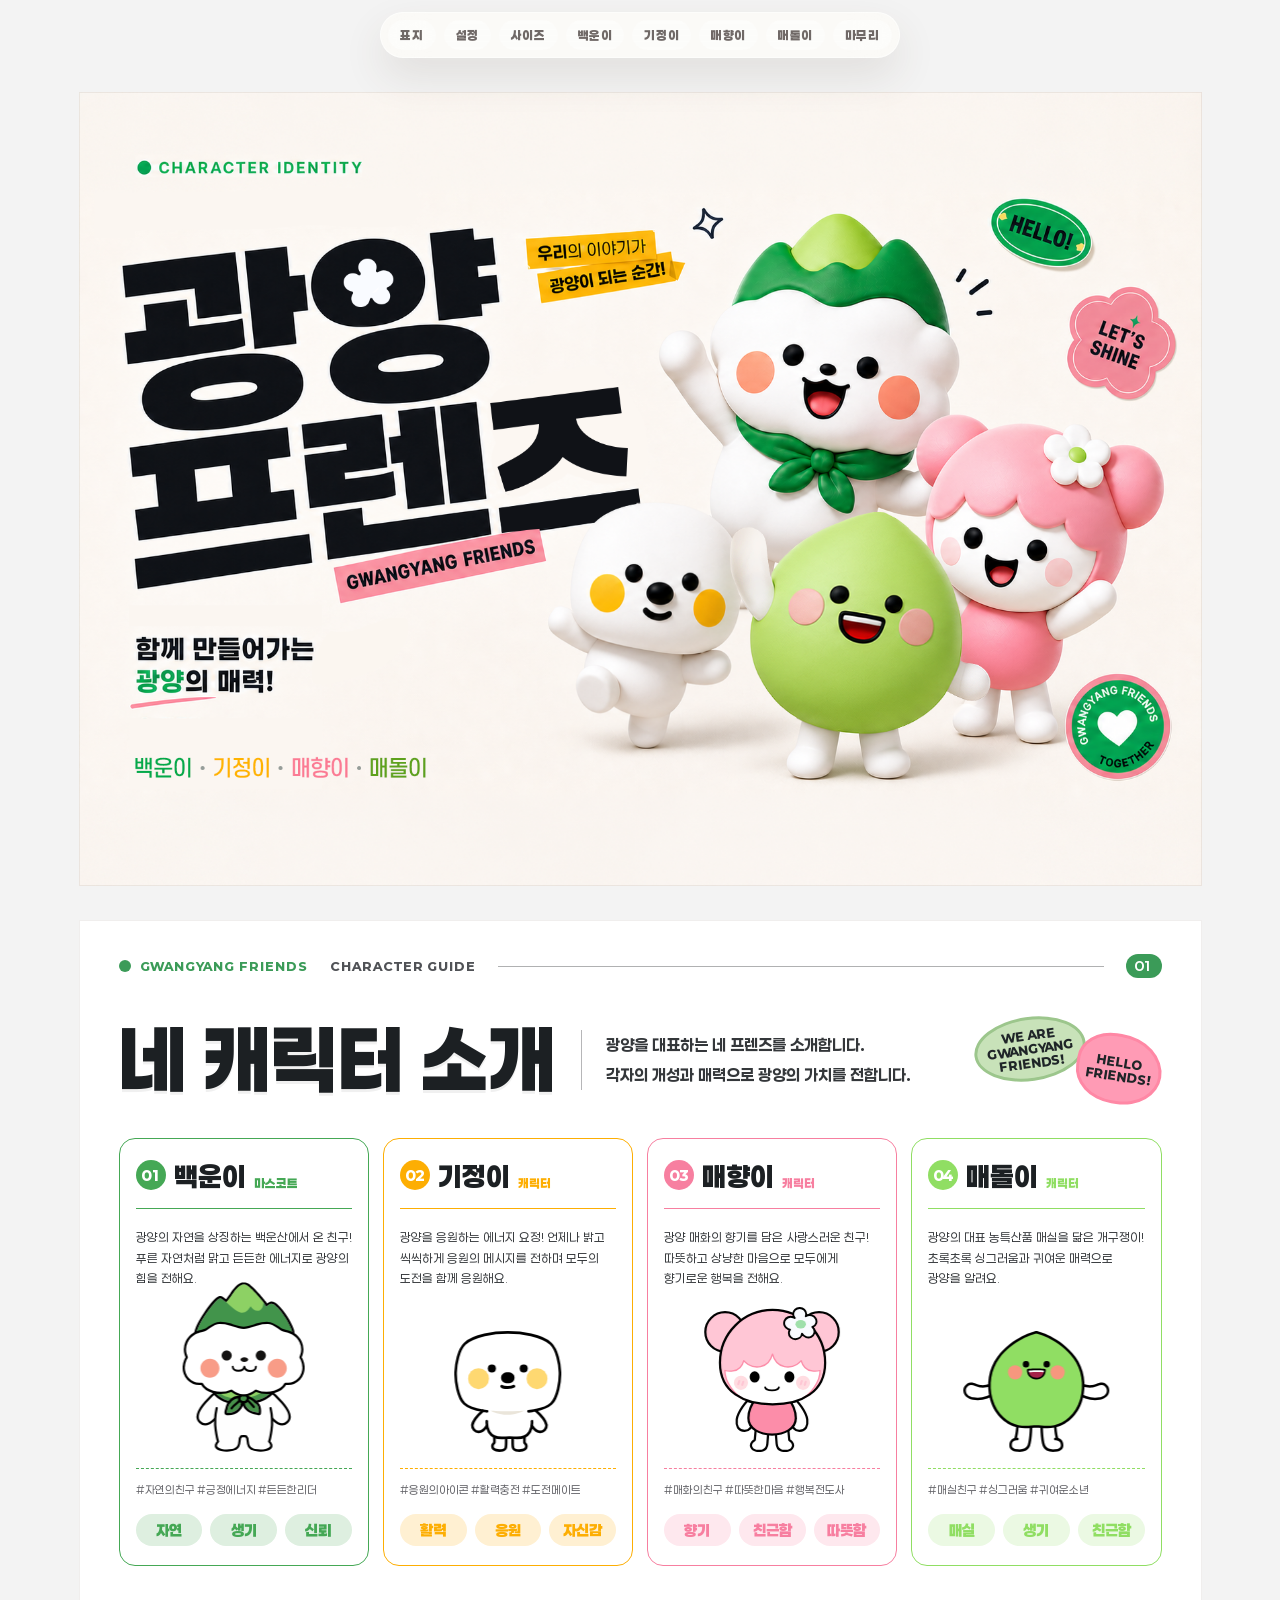
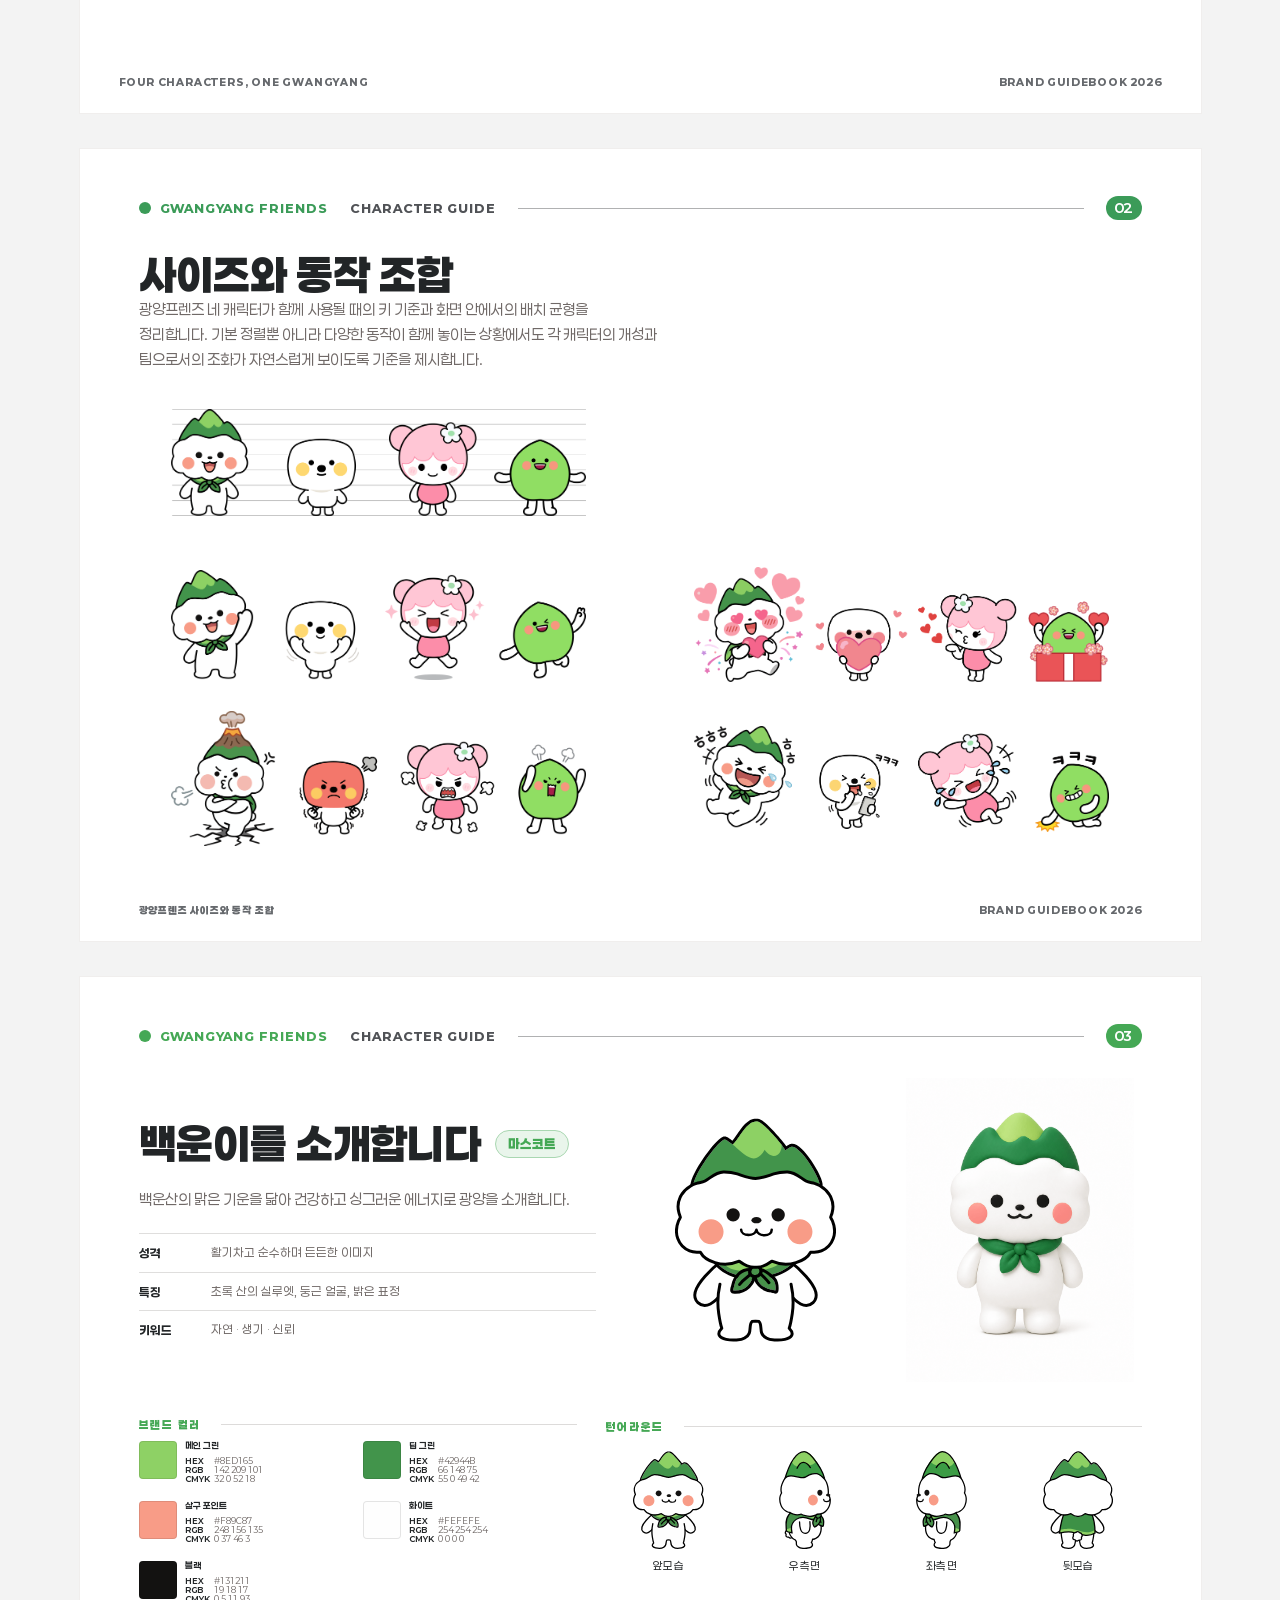
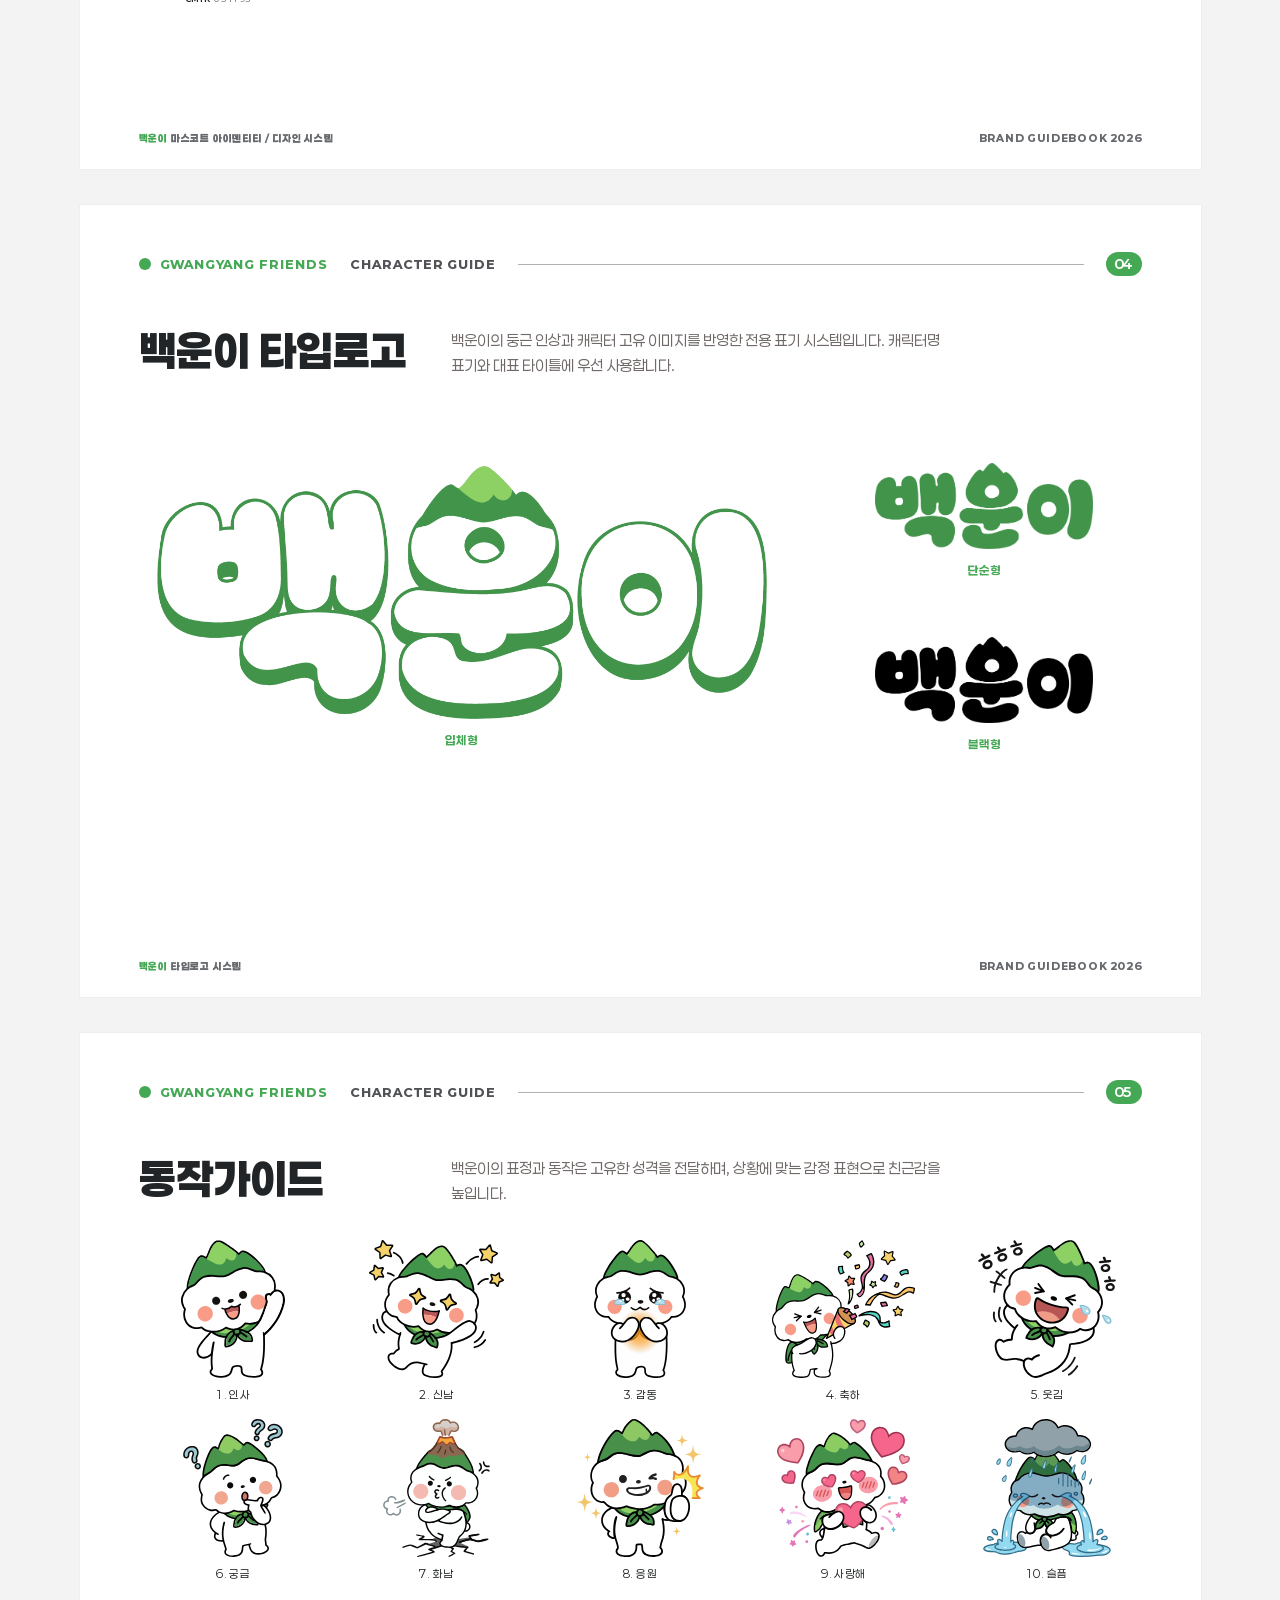
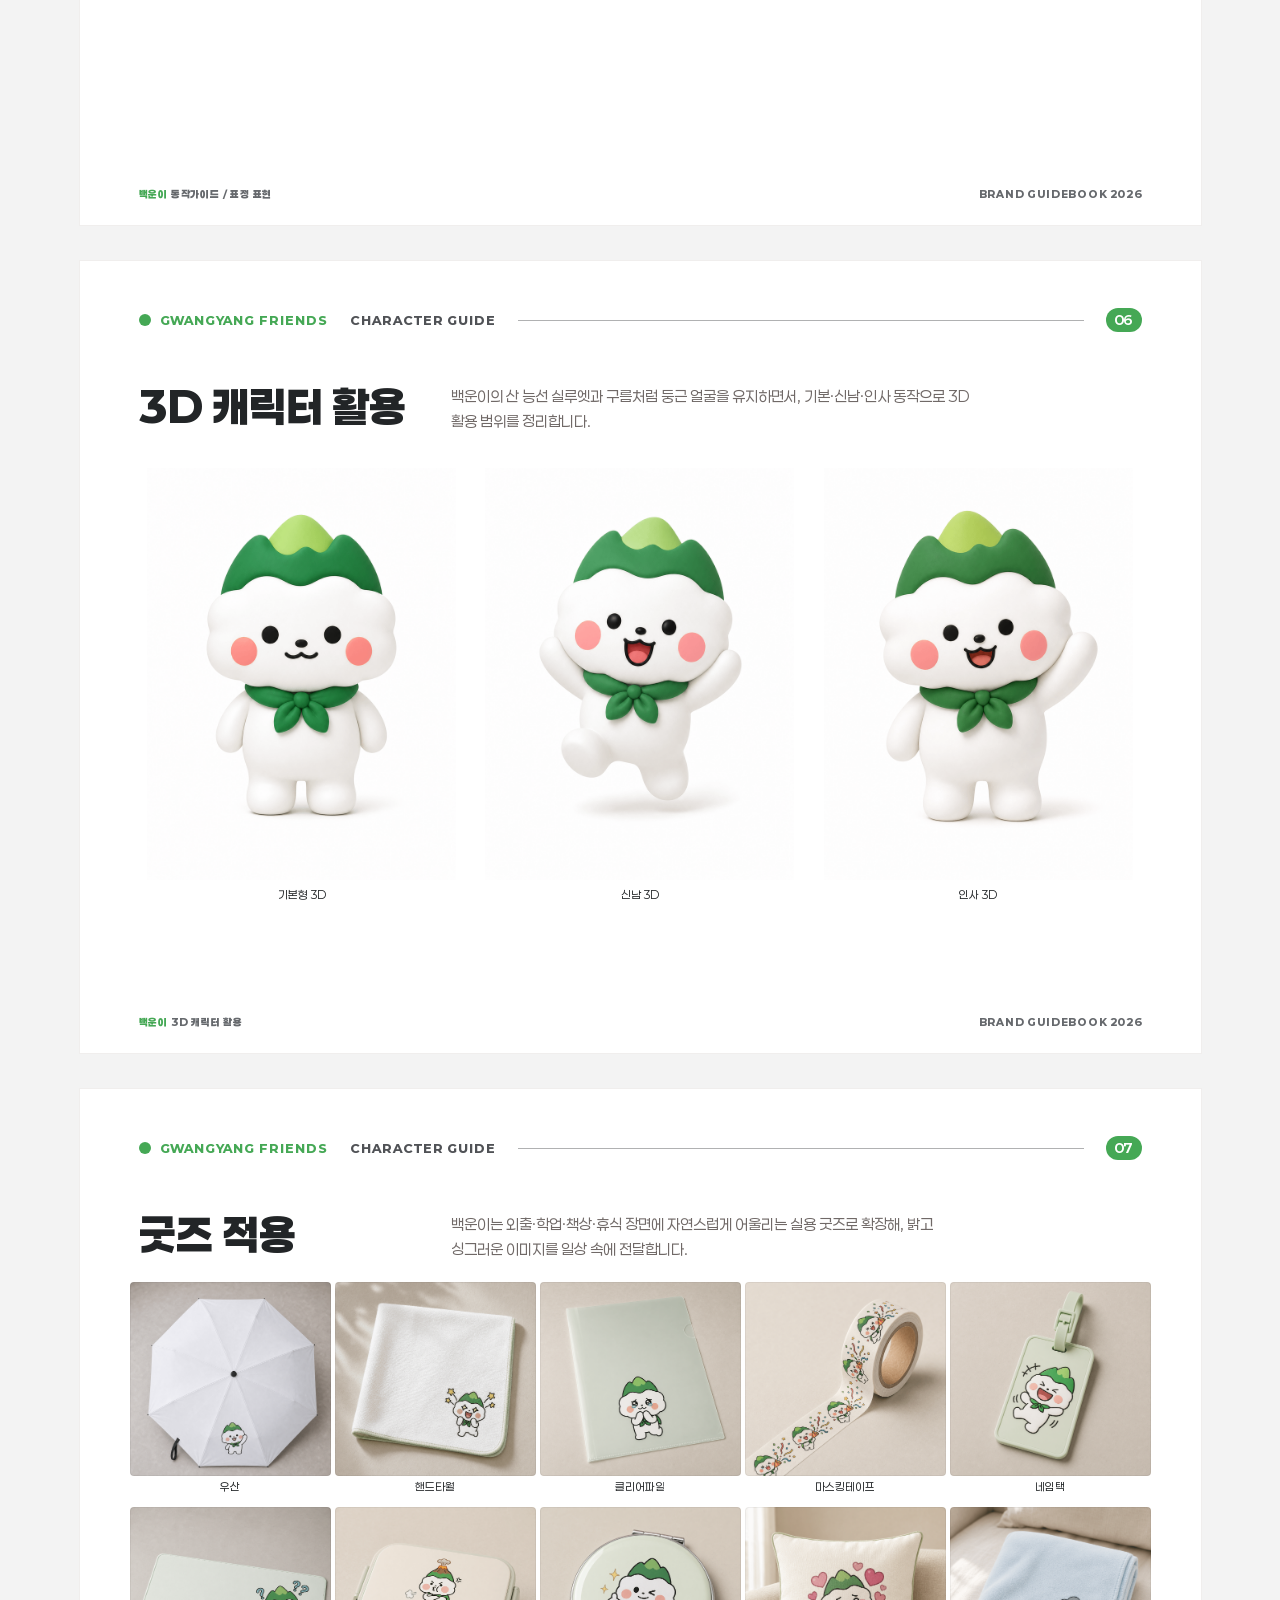
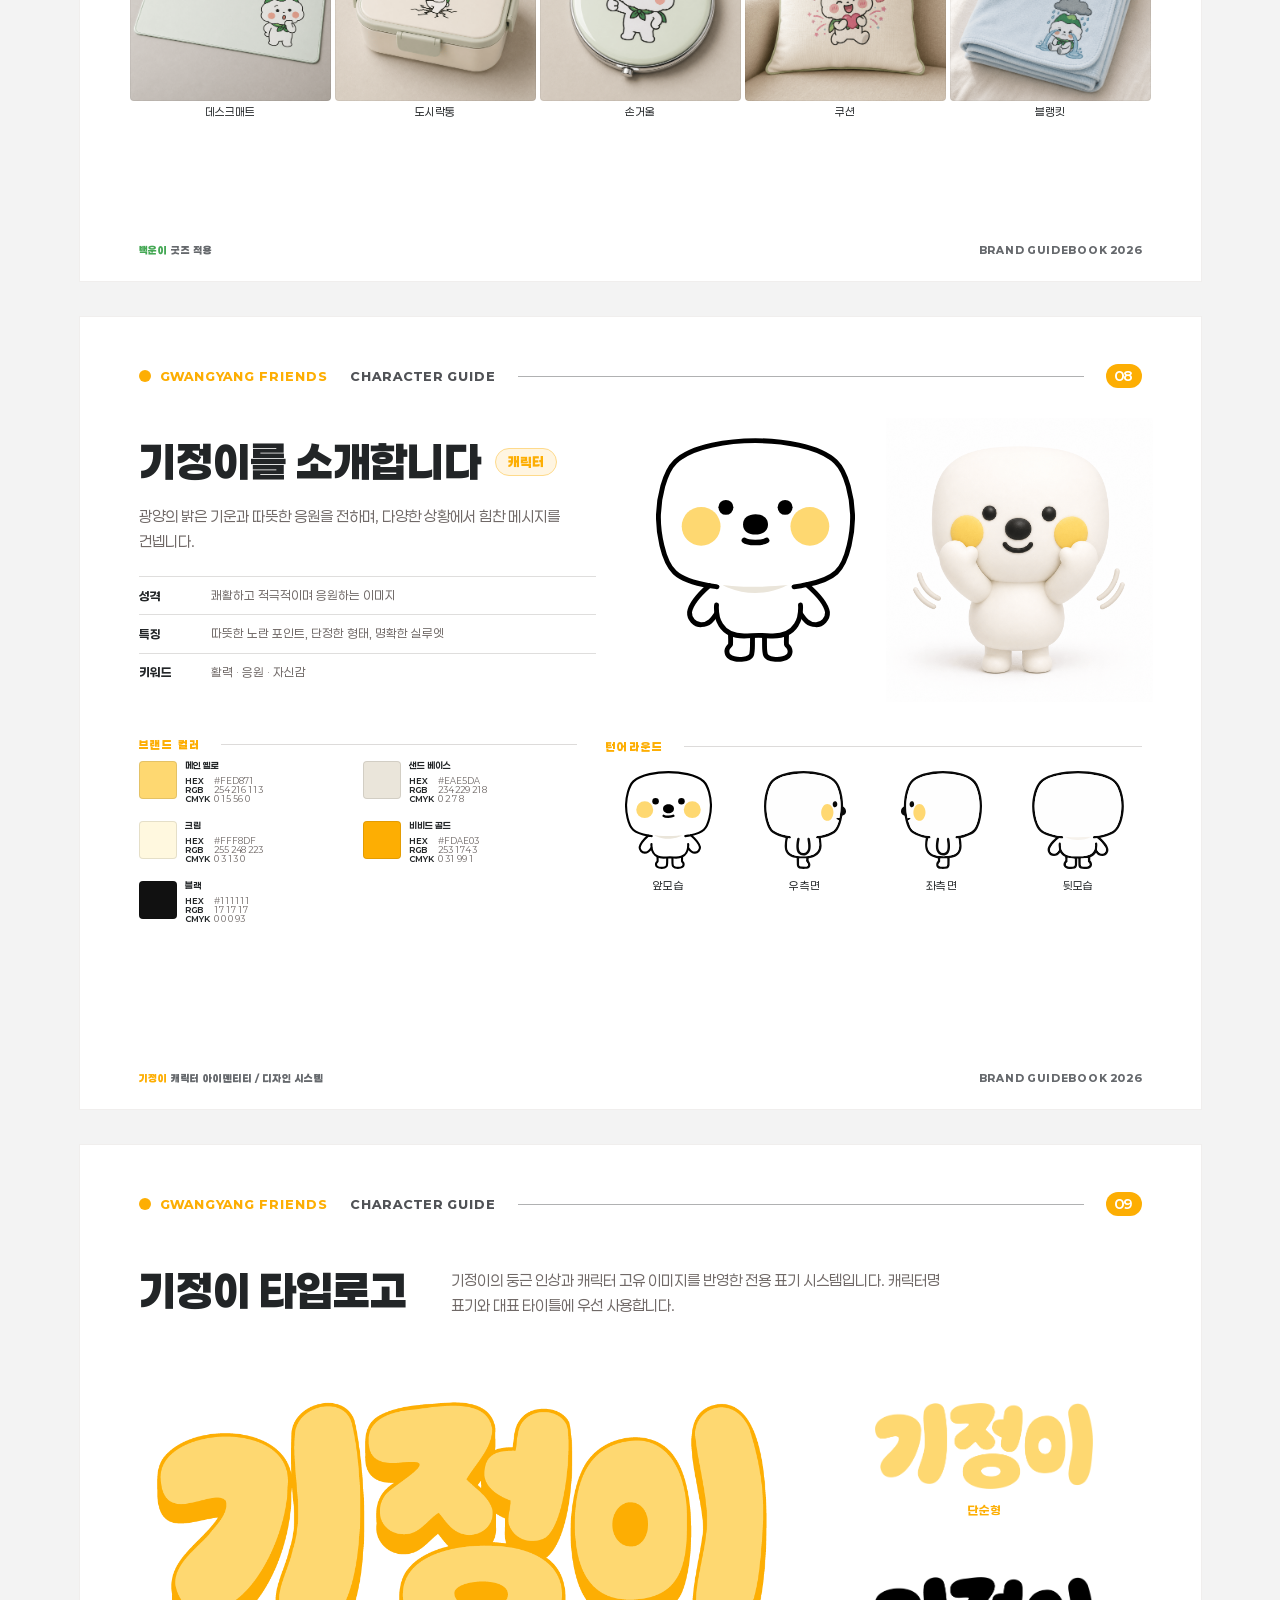
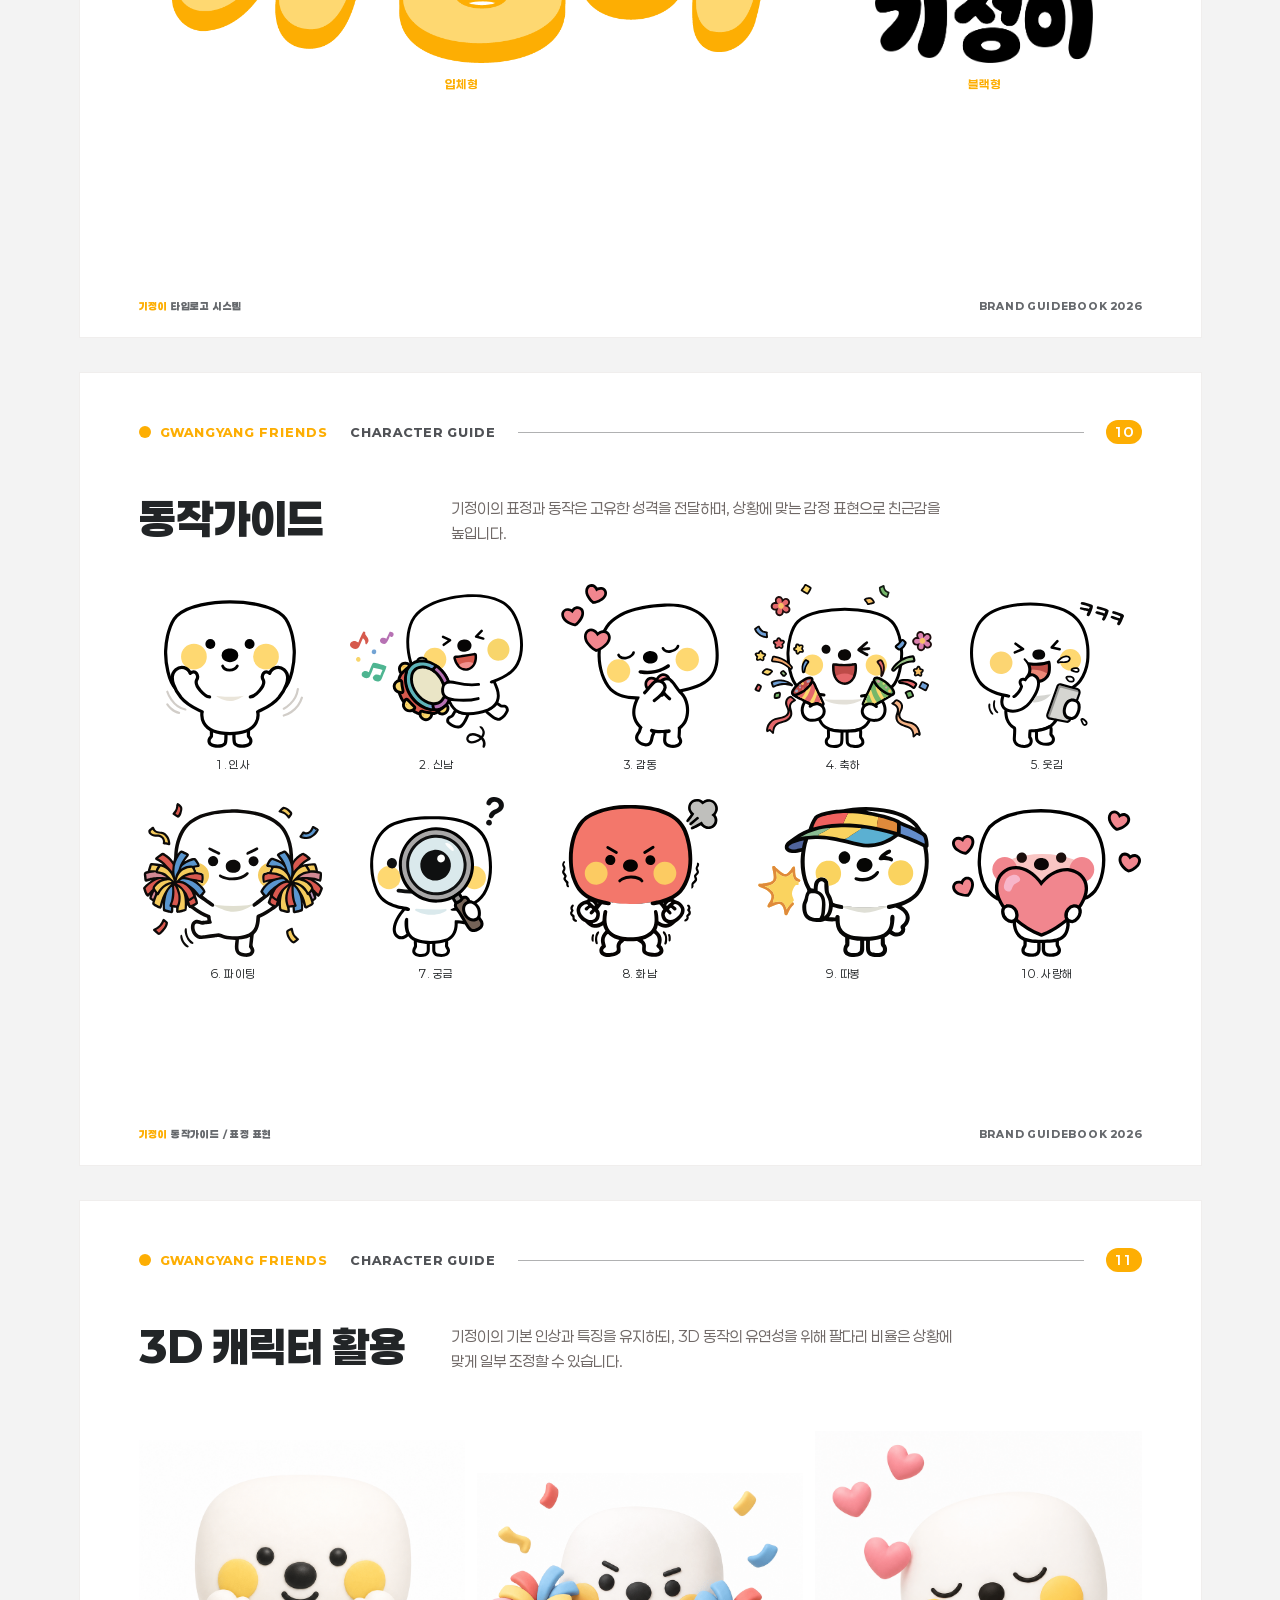
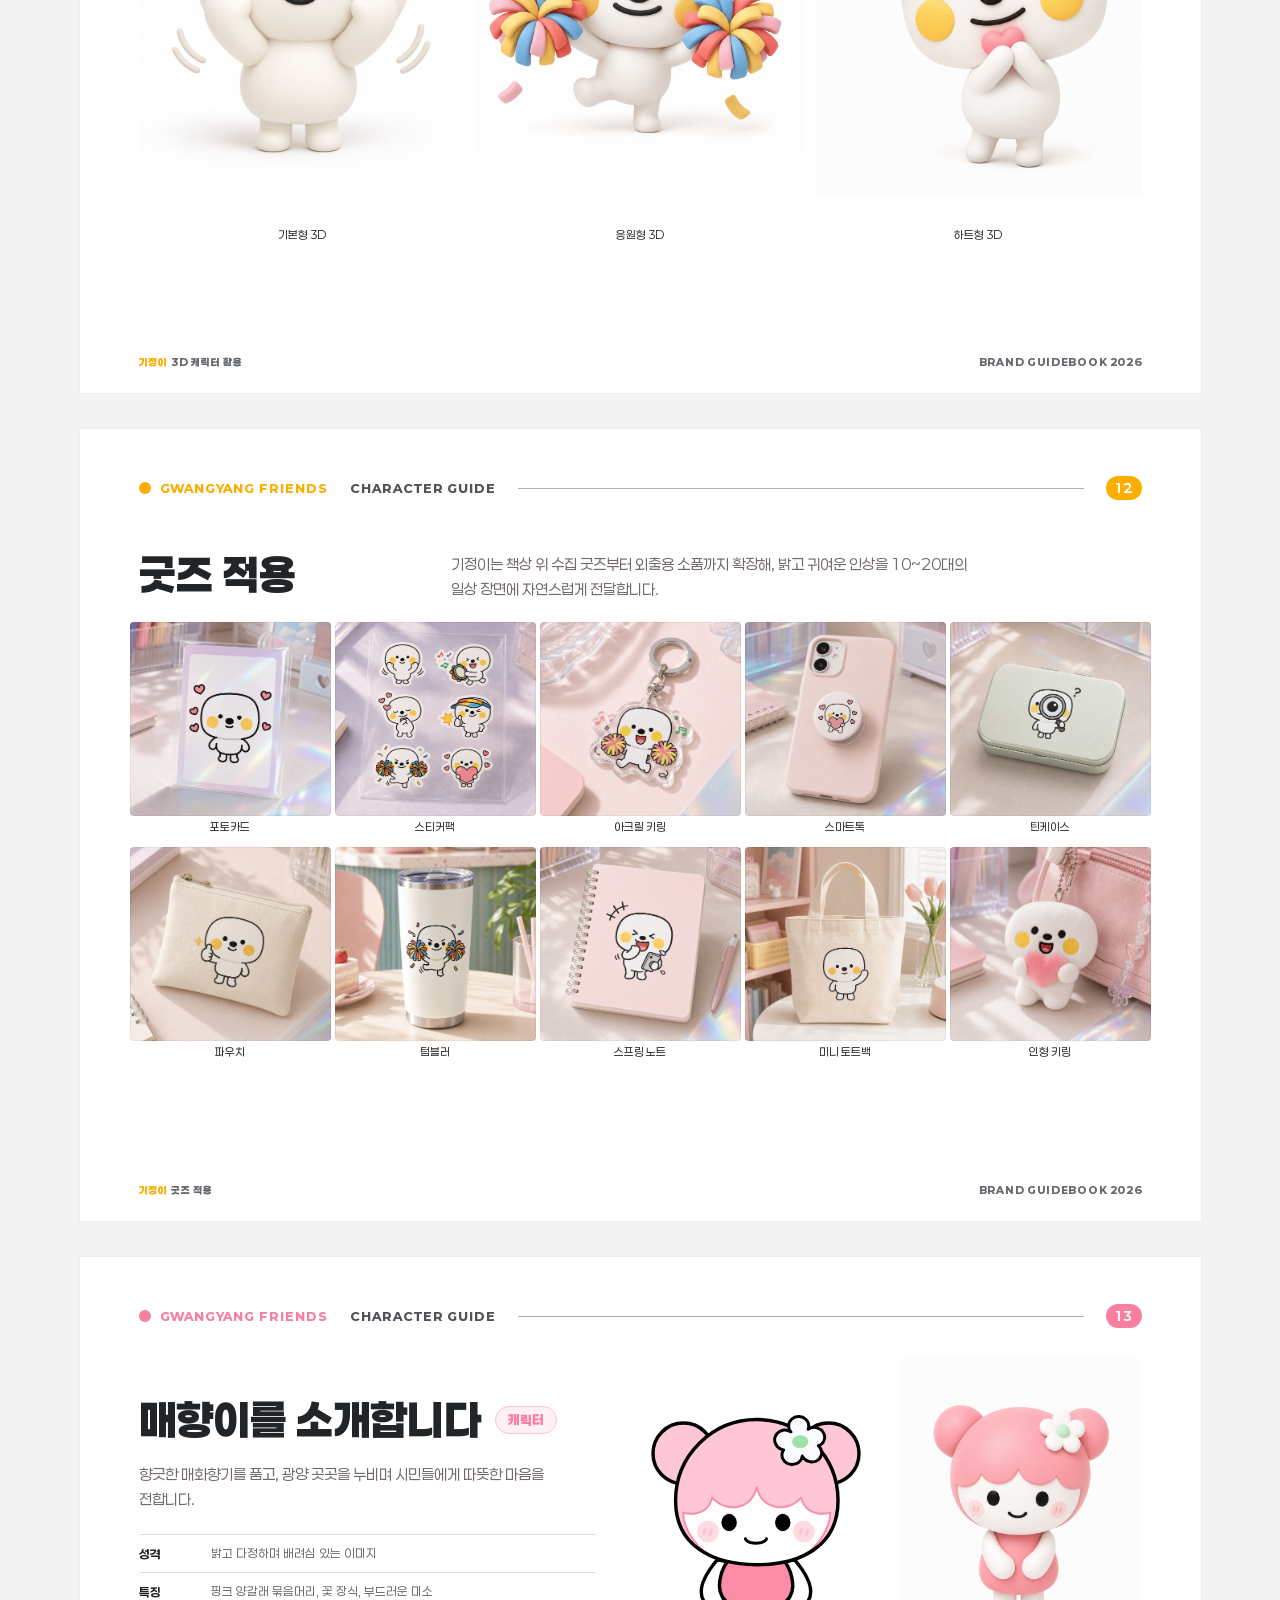
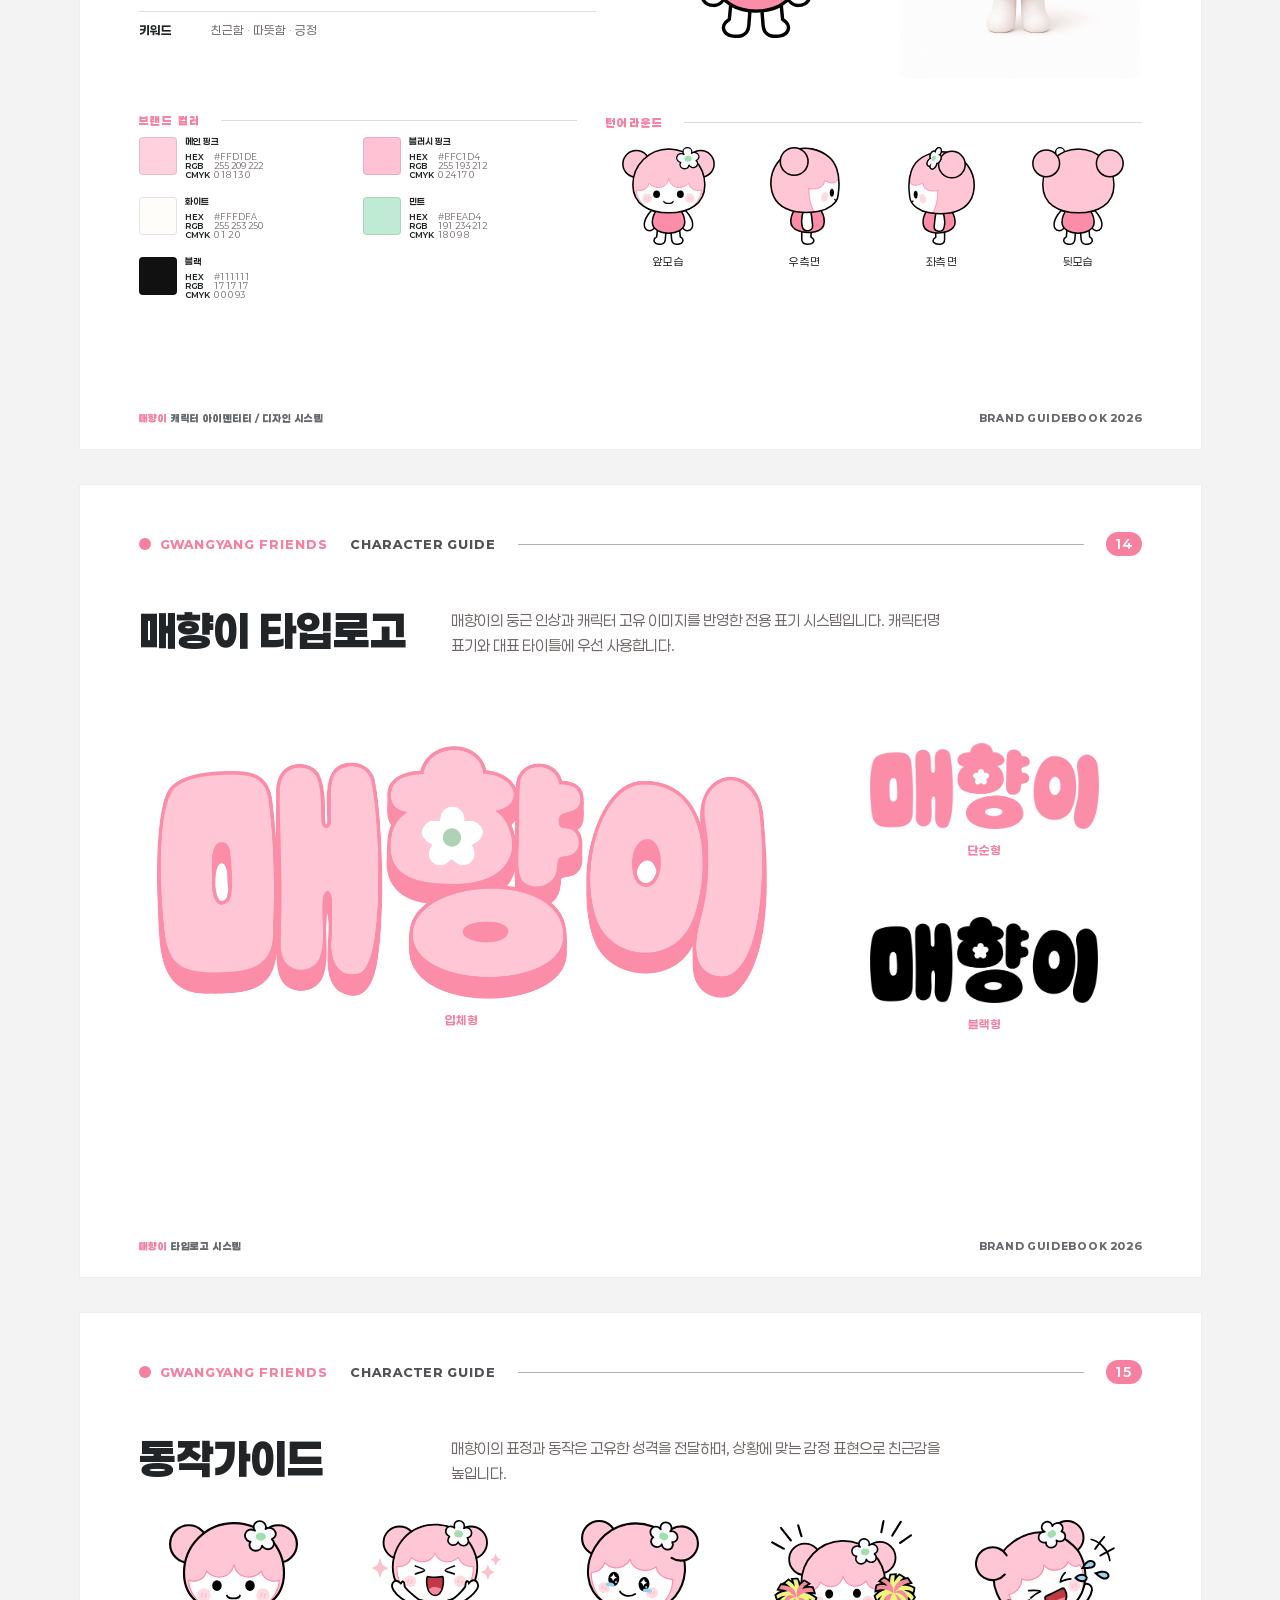
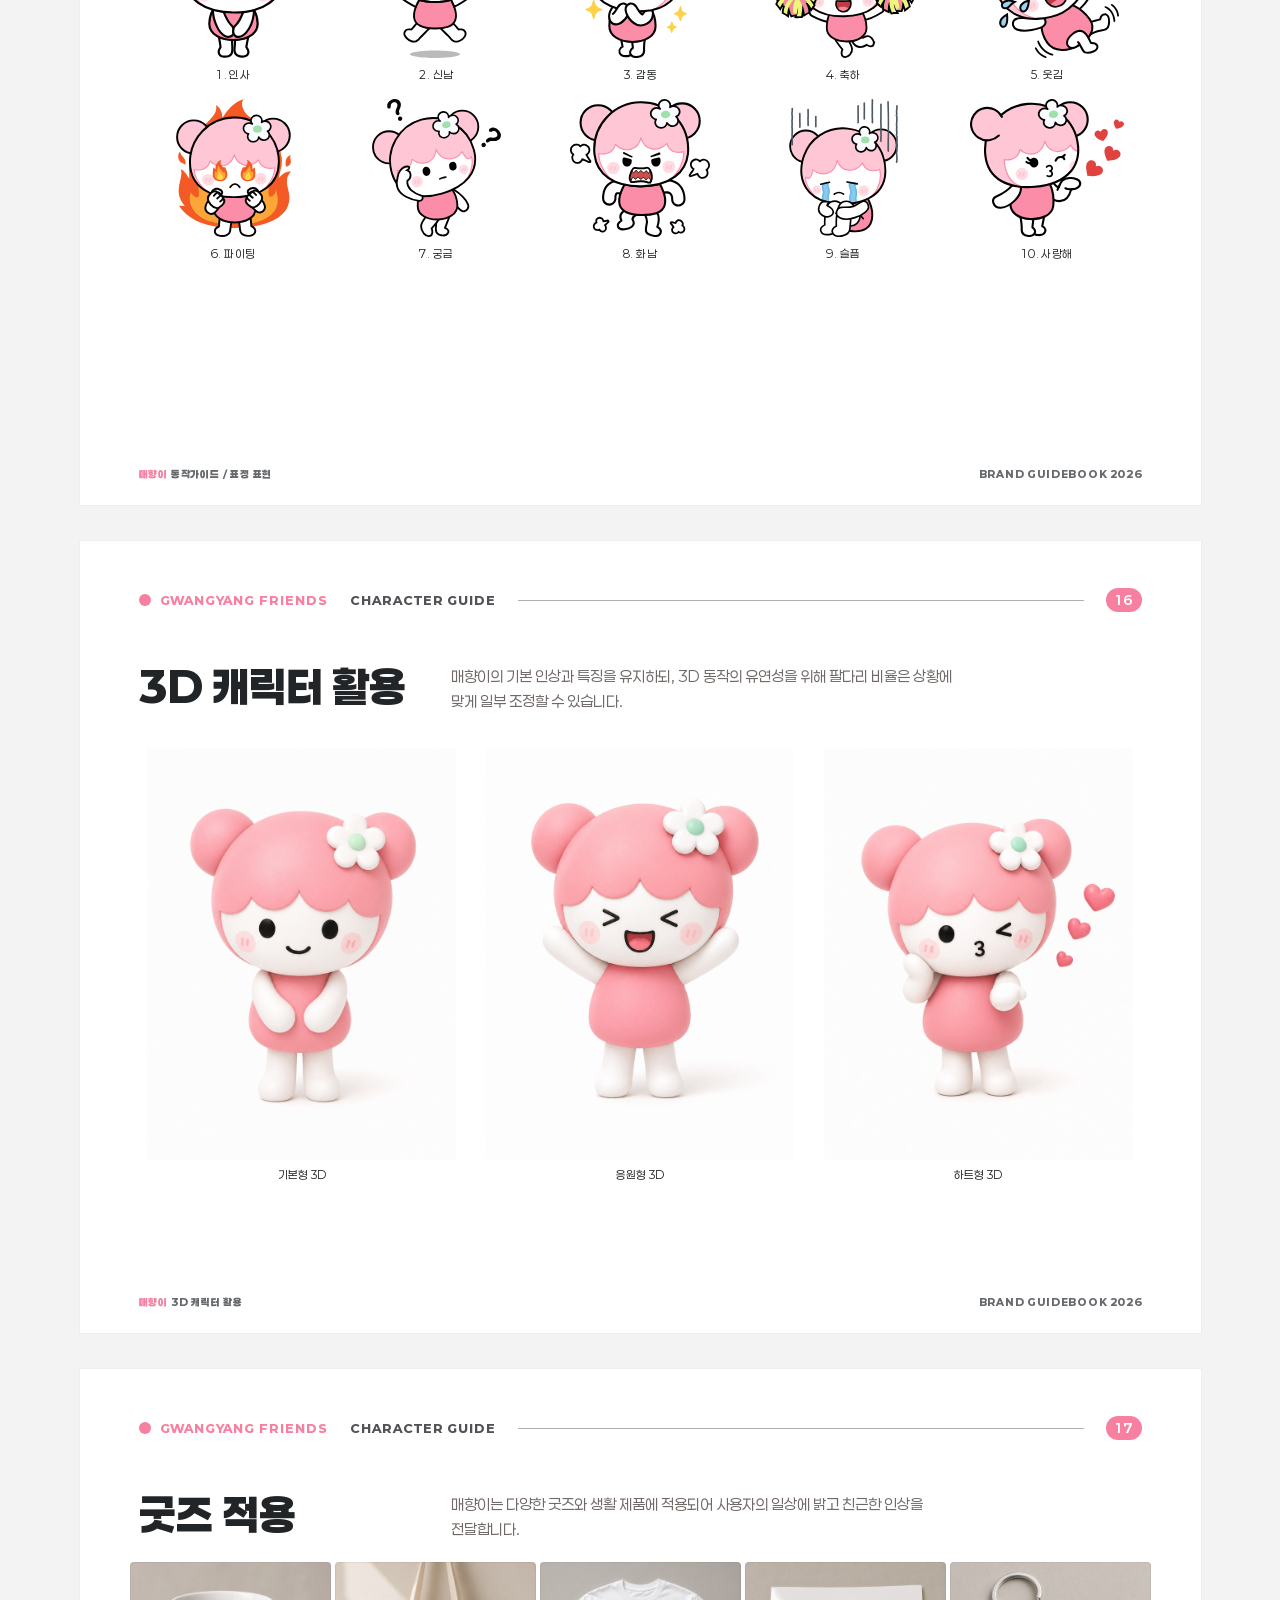
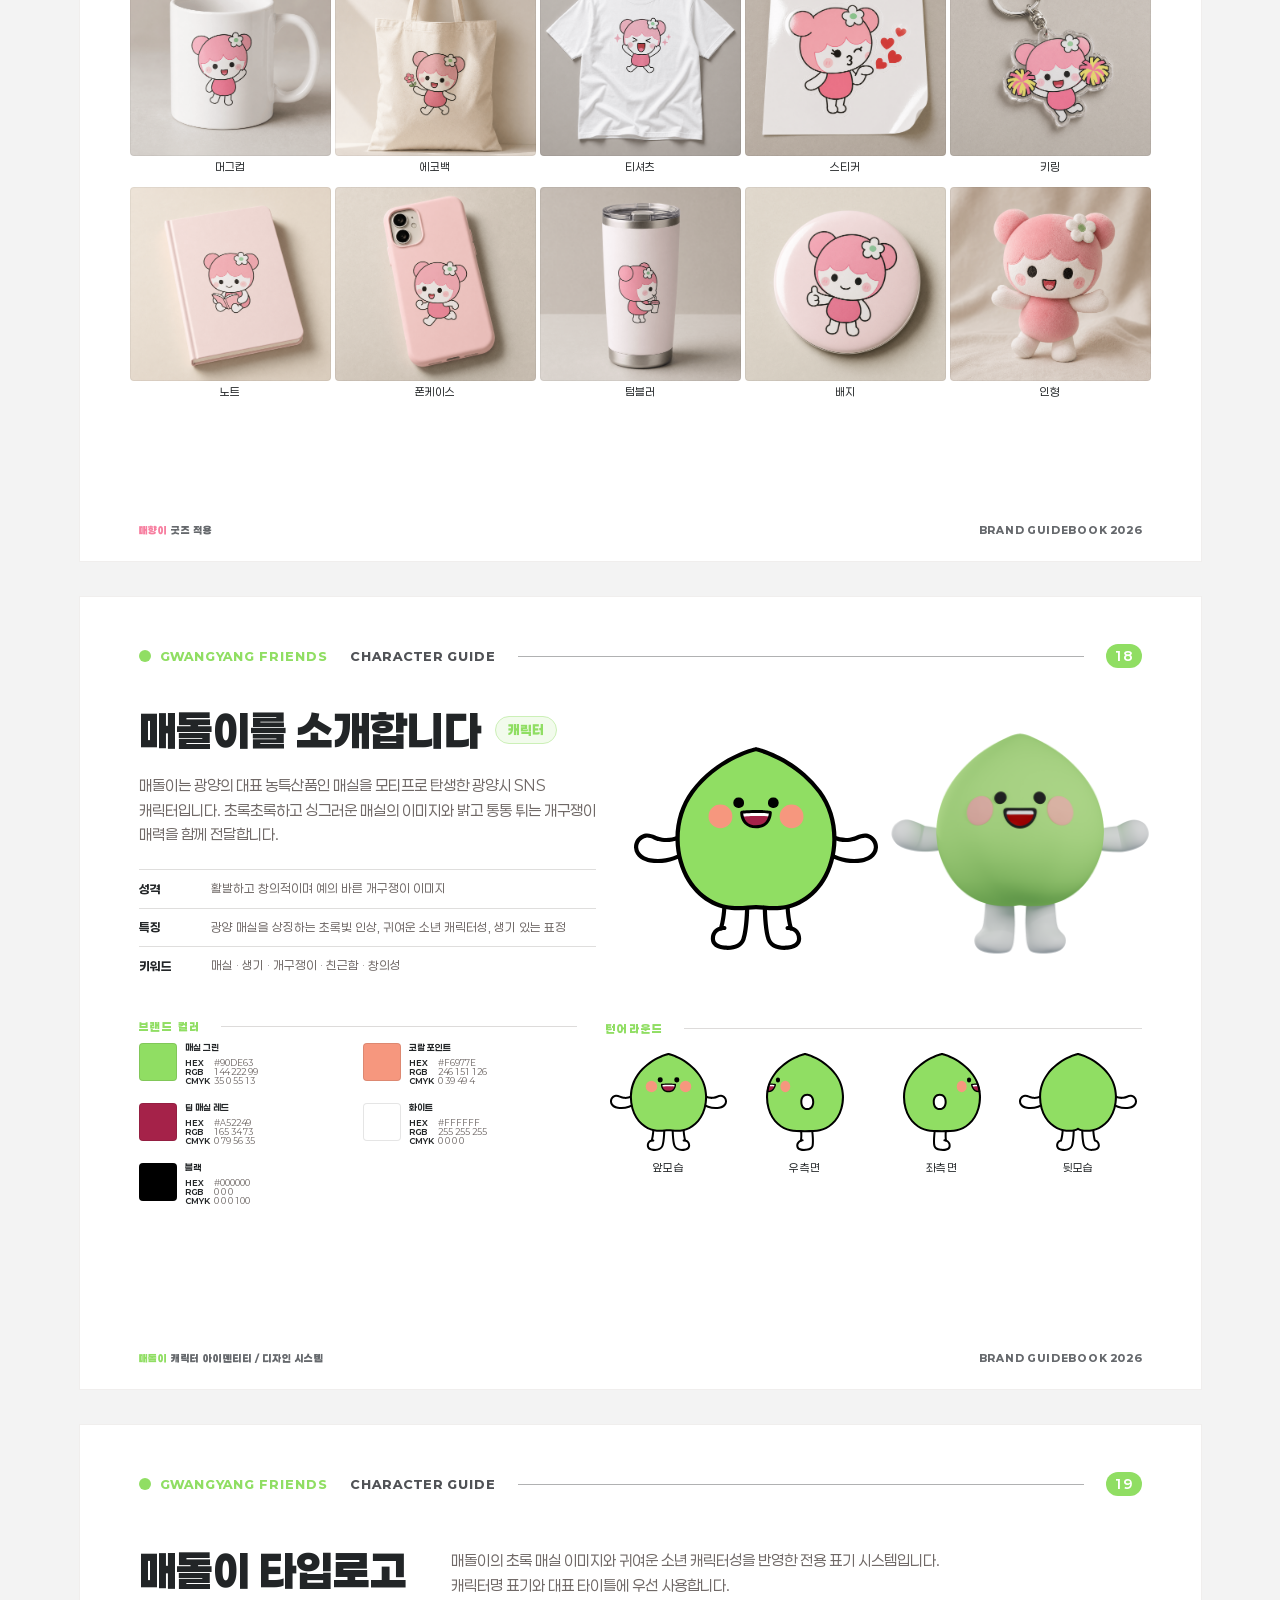
==== commit 400611bb: "Update guideline kit v04 deployment" ====
--- a/index.html
+++ b/index.html
@@ -1,420 +1,12 @@
 <!doctype html>
 <html lang="ko">
-  <head>
-    <meta charset="utf-8" />
-    <meta name="viewport" content="width=device-width, initial-scale=1" />
-    <title>광양프렌즈 캐릭터 가이드라인</title>
-    <link rel="stylesheet" href="./assets/css/style.css" />
-  </head>
-  <body>
-    <nav class="page-nav" aria-label="광양프렌즈 가이드라인 페이지">
-      <a href="#cover">표지</a>
-      <a href="#friends-setting">설정</a>
-      <a href="#friends-size">사이즈</a>
-      <a href="#baeguni-identity">백운이</a>
-      <a href="#gijeongi-identity">기정이</a>
-      <a href="#maehyangi-identity">매향이</a>
-      <a href="#thanks">마무리</a>
-    </nav>
-
-    <main class="book" aria-label="광양프렌즈 캐릭터 가이드라인">
-      <section class="sheet cover" id="cover">
-        <header class="sheet-top"><span>GWANGYANG FRIENDS</span><span>VERSION 1.0 / 2026</span></header>
-        <div class="cover-layout">
-          <div>
-            <h1 class="cover-title"><span>광양프렌즈</span></h1>
-            <p class="subtitle">캐릭터 가이드라인</p>
-            <div class="color-rule" aria-hidden="true"><i></i><i></i><i></i></div>
-            <p class="cover-copy">이 문서는 백운이, 기정이, 매향이를 하나의 광양프렌즈 시스템으로 통합해 시각 정체성, 동작가이드, 3D, 굿즈 활용 기준을 정리한 종합 캐릭터 가이드입니다.</p>
-          </div>
-          <div class="cover-characters active">
-            <figure style="--soft:#edf9e8"><img src="./assets/baeguni/expression/expression-02.svg" alt="신남 동작의 백운이" /><figcaption>백운이</figcaption></figure>
-            <figure style="--soft:#fff8df"><img src="./assets/gijeongi/expression/expression-02.svg" alt="신남 동작의 기정이" /><figcaption>기정이</figcaption></figure>
-            <figure style="--soft:#fdecef"><img src="./assets/maehyangi/expression/expression-02.svg" alt="신남 동작의 매향이" /><figcaption>매향이</figcaption></figure>
-          </div>
-        </div>
-        <p class="footer-note">함께 전하는 광양의 자연, 향기, 활력.</p>
-      </section>
-
-      <section class="sheet setting" id="friends-setting">
-        <header class="mini-head"><span>01</span><strong>광양프렌즈 캐릭터 설정</strong><em>광양프렌즈</em></header>
-        <div class="page-intro">
-          <h2>세 캐릭터의 설정</h2>
-          <p class="body-copy">광양프렌즈는 광양의 산, 꽃, 에너지를 각각의 성격으로 표현합니다. 단독 사용 시에는 캐릭터별 개성을 유지하고, 함께 사용할 때는 밝고 친근한 도시 이미지를 하나의 팀으로 전달합니다.</p>
-        </div>
-        <div class="friend-grid compact">
-          <article class="friend-card" style="--accent:#45a855; --soft:#edf9e8"><figure class="spot-card"><img src="./assets/baeguni/character/front.svg" alt="백운이" /></figure><div><h3>백운이</h3><p class="body-copy">백운산의 맑은 기운을 닮아 건강하고 싱그러운 에너지로 광양을 소개합니다.</p><div class="trait-list"><article><strong>성격</strong><span>활기차고 순수하며 든든한 이미지</span></article><article><strong>특징</strong><span>초록 산의 실루엣, 둥근 얼굴, 밝은 표정</span></article><article><strong>키워드</strong><span>자연 · 생기 · 신뢰</span></article></div></div></article>
-          <article class="friend-card gijeongi-card" style="--accent:#fdae03; --soft:#fff8df"><figure class="spot-card"><img src="./assets/gijeongi/character/front.svg" alt="기정이" /></figure><div><h3>기정이</h3><p class="body-copy">광양의 밝은 기운과 따뜻한 응원을 전하며, 다양한 상황에서 힘찬 메시지를 건넵니다.</p><div class="trait-list"><article><strong>성격</strong><span>쾌활하고 적극적이며 응원하는 이미지</span></article><article><strong>특징</strong><span>따뜻한 노란 포인트, 단정한 형태, 명확한 실루엣</span></article><article><strong>키워드</strong><span>활력 · 응원 · 자신감</span></article></div></div></article>
-          <article class="friend-card" style="--accent:#f77fa0; --soft:#fdecef"><figure class="spot-card"><img src="./assets/maehyangi/character/front.svg" alt="매향이" /></figure><div><h3>매향이</h3><p class="body-copy">향긋한 매화향기를 품고, 광양 곳곳을 누비며 시민들에게 따뜻한 마음을 전합니다.</p><div class="trait-list"><article><strong>성격</strong><span>밝고 다정하며 배려심 있는 이미지</span></article><article><strong>특징</strong><span>핑크 양갈래 묶음머리, 꽃 장식, 부드러운 미소</span></article><article><strong>키워드</strong><span>친근함 · 따뜻함 · 긍정</span></article></div></div></article>
-        </div>
-      </section>
-
-      <section class="sheet size-page" id="friends-size">
-        <header class="mini-head"><span>02</span><strong>광양프렌즈 캐릭터 사이즈</strong><em>사이즈 기준</em></header>
-        <div class="page-intro size-intro">
-          <h2>사이즈 기준</h2>
-        </div>
-        <div class="size-set-grid">
-          <figure><img src="./assets/set/set basic@2x-8.png" alt="광양프렌즈 기본 사이즈 세트" /></figure>
-          <figure><img src="./assets/set/Asset 16@2x-8.png" alt="광양프렌즈 사이즈 기준 세트 01" /></figure>
-          <figure><img src="./assets/set/Asset 18@2x-8.png" alt="광양프렌즈 사이즈 기준 세트 02" /></figure>
-          <figure><img src="./assets/set/Asset 19@2x-8.png" alt="광양프렌즈 사이즈 기준 세트 03" /></figure>
-        </div>
-      </section>
-
-      <section class="sheet character-page character-identity" id="baeguni-identity" style="--accent:#45a855; --soft:#edf9e8">
-        <header class="mini-head"><span>03</span><strong>백운이 캐릭터 아이덴티티 / 디자인 시스템</strong><em>백운이</em></header>
-        <div class="identity-grid">
-          <div>
-            <h2>백운이를 소개합니다</h2>
-            <p class="body-copy">백운산의 맑은 기운을 닮아 건강하고 싱그러운 에너지로 광양을 소개합니다.</p>
-            <div class="trait-list">
-              <article><strong>성격</strong><span>활기차고 순수하며 든든한 이미지</span></article>
-              <article><strong>특징</strong><span>초록 산의 실루엣, 둥근 얼굴, 밝은 표정</span></article>
-              <article><strong>키워드</strong><span>자연 · 생기 · 신뢰</span></article>
-            </div>
-          </div>
-          <figure class="spot-card solo"><img src="./assets/baeguni/character/front.svg" alt="백운이 기본 캐릭터" /></figure>
-        </div>
-        <div class="identity-bottom-grid">
-          <div class="identity-color-panel">
-        <p class="section-label color-label">브랜드 컬러</p>
-        <div class="identity-color-row">
-          <article style="--c:#8ED165"><i></i><b>메인 그린</b><dl><div><dt>HEX</dt><dd>#8ED165</dd></div><div><dt>RGB</dt><dd>142 209 101</dd></div><div><dt>CMYK</dt><dd>32 0 52 18</dd></div></dl></article>
-          <article style="--c:#42944B"><i></i><b>딥 그린</b><dl><div><dt>HEX</dt><dd>#42944B</dd></div><div><dt>RGB</dt><dd>66 148 75</dd></div><div><dt>CMYK</dt><dd>55 0 49 42</dd></div></dl></article>
-          <article style="--c:#F89C87"><i></i><b>살구 포인트</b><dl><div><dt>HEX</dt><dd>#F89C87</dd></div><div><dt>RGB</dt><dd>248 156 135</dd></div><div><dt>CMYK</dt><dd>0 37 46 3</dd></div></dl></article>
-          <article style="--c:#FEFEFE"><i></i><b>화이트</b><dl><div><dt>HEX</dt><dd>#FEFEFE</dd></div><div><dt>RGB</dt><dd>254 254 254</dd></div><div><dt>CMYK</dt><dd>0 0 0 0</dd></div></dl></article>
-          <article style="--c:#131211"><i></i><b>블랙</b><dl><div><dt>HEX</dt><dd>#131211</dd></div><div><dt>RGB</dt><dd>19 18 17</dd></div><div><dt>CMYK</dt><dd>0 5 11 93</dd></div></dl></article>
-        </div>
-          </div>
-          <div class="identity-turnaround-panel">
-        <p class="section-label">턴어라운드</p>
-        <div class="turnaround-grid">
-          <figure><img src="./assets/baeguni/character/front.svg" alt="백운이 앞모습" /><figcaption>앞모습</figcaption></figure>
-          <figure><img src="./assets/baeguni/character/left.svg" alt="백운이 좌측면" /><figcaption>우측면</figcaption></figure>
-          <figure><img src="./assets/baeguni/character/right.svg" alt="백운이 우측면" /><figcaption>좌측면</figcaption></figure>
-          <figure><img src="./assets/baeguni/character/back.svg" alt="백운이 뒷모습" /><figcaption>뒷모습</figcaption></figure>
-        </div>
-          </div>
-        </div>
-      </section>
-
-      <section class="sheet character-page" id="baeguni-typelogo" style="--accent:#45a855; --soft:#edf9e8">
-        <header class="mini-head"><span>04</span><strong>백운이 타입로고 시스템</strong><em>백운이</em></header>
-        <div class="page-intro">
-          <h2>백운이 타입로고</h2>
-          <p class="body-copy">백운이의 둥근 인상과 캐릭터 고유 이미지를 반영한 전용 표기 시스템입니다. 캐릭터명 표기와 대표 타이틀에 우선 사용합니다.</p>
-        </div>
-        <div class="template-content type-logo-variant-layout">
-          <figure class="type-logo-dimensional"><img src="./assets/type-logo/입체형_백운이@2x-8.png" alt="백운이 타입로고 입체형" /><figcaption>입체형</figcaption></figure>
-          <div class="type-logo-small-variants">
-            <figure><img src="./assets/type-logo/단순형_백운이@2x-8.png" alt="백운이 타입로고 단순형" /><figcaption>단순형</figcaption></figure>
-            <figure><img src="./assets/type-logo/블랙형_백운이@2x-8.png" alt="백운이 타입로고 블랙형" /><figcaption>블랙형</figcaption></figure>
-          </div>
-        </div>
-      </section>
-      <section class="sheet character-page" id="baeguni-expressions" style="--accent:#45a855; --soft:#edf9e8">
-        <header class="mini-head"><span>05</span><strong>백운이 동작가이드 / 표정 표현</strong><em>백운이</em></header>
-        <div class="page-intro">
-          <h2>동작가이드</h2>
-          <p class="body-copy">백운이의 표정과 동작은 고유한 성격을 전달하며, 상황에 맞는 감정 표현으로 친근감을 높입니다.</p>
-        </div>
-        <div class="template-content expression-grid expression-grid-wide all">
-          <figure><img src="./assets/baeguni/expression/expression-01.svg" alt="백운이 인사 동작" /><figcaption>1. 인사</figcaption></figure>
-          <figure><img src="./assets/baeguni/expression/expression-02.svg" alt="백운이 신남 동작" /><figcaption>2. 신남</figcaption></figure>
-          <figure><img src="./assets/baeguni/expression/expression-03.svg" alt="백운이 감동 동작" /><figcaption>3. 감동</figcaption></figure>
-          <figure><img src="./assets/baeguni/expression/expression-04.svg" alt="백운이 축하 동작" /><figcaption>4. 축하</figcaption></figure>
-          <figure><img src="./assets/baeguni/expression/expression-05.svg" alt="백운이 웃김 동작" /><figcaption>5. 웃김</figcaption></figure>
-          <figure><img src="./assets/baeguni/expression/expression-06.svg" alt="백운이 궁금 동작" /><figcaption>6. 궁금</figcaption></figure>
-          <figure><img src="./assets/baeguni/expression/expression-07.svg" alt="백운이 화남 동작" /><figcaption>7. 화남</figcaption></figure>
-          <figure><img src="./assets/baeguni/expression/expression-08.svg" alt="백운이 응원 동작" /><figcaption>8. 응원</figcaption></figure>
-          <figure><img src="./assets/baeguni/expression/expression-09.svg" alt="백운이 사랑해 동작" /><figcaption>9. 사랑해</figcaption></figure>
-          <figure><img src="./assets/baeguni/expression/expression-10.svg" alt="백운이 슬픔 동작" /><figcaption>10. 슬픔</figcaption></figure>
-        </div>
-      </section>
-
-      <section class="sheet character-page" id="baeguni-three-d" style="--accent:#45a855; --soft:#edf9e8">
-        <header class="mini-head"><span>06</span><strong>백운이 3D 캐릭터 활용</strong><em>백운이</em></header>
-        <div class="page-intro">
-          <h2>3D 캐릭터 활용</h2>
-          <p class="body-copy">백운이의 산 능선 실루엣과 구름처럼 둥근 얼굴을 유지하면서, 기본·신남·인사 동작으로 3D 활용 범위를 정리합니다.</p>
-        </div>
-        <div class="template-content three-d-layout all">
-          <figure><img src="./assets/baeguni/3d/baeguni-3d-basic.png" alt="백운이 기본형 3D" /><figcaption>기본형 3D</figcaption></figure>
-          <figure><img src="./assets/baeguni/3d/baeguni-3d-happy.png" alt="백운이 신남 3D" /><figcaption>신남 3D</figcaption></figure>
-          <figure><img src="./assets/baeguni/3d/baeguni-3d-hello.png" alt="백운이 인사 3D" /><figcaption>인사 3D</figcaption></figure>
-        </div>
-      </section>
-
-      <section class="sheet character-page" id="baeguni-applications" style="--accent:#45a855; --soft:#edf9e8">
-        <header class="mini-head"><span>07</span><strong>백운이 굿즈 적용</strong><em>백운이</em></header>
-        <div class="page-intro">
-          <h2>굿즈 적용</h2>
-          <p class="body-copy">백운이는 외출·학업·책상·휴식 장면에 자연스럽게 어울리는 실용 굿즈로 확장해, 밝고 싱그러운 이미지를 일상 속에 전달합니다.</p>
-        </div>
-        <div class="template-content goods-grid all ">
-          <figure><img src="./assets/baeguni/goods/product-01.png" alt="백운이 우산" /><figcaption>우산</figcaption></figure>
-          <figure><img src="./assets/baeguni/goods/product-02.png" alt="백운이 핸드타월" /><figcaption>핸드타월</figcaption></figure>
-          <figure><img src="./assets/baeguni/goods/product-03.png" alt="백운이 클리어파일" /><figcaption>클리어파일</figcaption></figure>
-          <figure><img src="./assets/baeguni/goods/product-04.png" alt="백운이 마스킹테이프" /><figcaption>마스킹테이프</figcaption></figure>
-          <figure><img src="./assets/baeguni/goods/product-05.png" alt="백운이 네임택" /><figcaption>네임택</figcaption></figure>
-          <figure><img src="./assets/baeguni/goods/product-06.png" alt="백운이 데스크매트" /><figcaption>데스크매트</figcaption></figure>
-          <figure><img src="./assets/baeguni/goods/product-07.png" alt="백운이 도시락통" /><figcaption>도시락통</figcaption></figure>
-          <figure><img src="./assets/baeguni/goods/product-08.png" alt="백운이 손거울" /><figcaption>손거울</figcaption></figure>
-          <figure><img src="./assets/baeguni/goods/product-09.png" alt="백운이 쿠션" /><figcaption>쿠션</figcaption></figure>
-          <figure><img src="./assets/baeguni/goods/product-10.png" alt="백운이 블랭킷" /><figcaption>블랭킷</figcaption></figure>
-        </div>
-      </section>
-
-      <section class="sheet character-page character-identity" id="gijeongi-identity" style="--accent:#fdae03; --soft:#fff8df">
-        <header class="mini-head"><span>08</span><strong>기정이 캐릭터 아이덴티티 / 디자인 시스템</strong><em>기정이</em></header>
-        <div class="identity-grid">
-          <div>
-            <h2>기정이를 소개합니다</h2>
-            <p class="body-copy">광양의 밝은 기운과 따뜻한 응원을 전하며, 다양한 상황에서 힘찬 메시지를 건넵니다.</p>
-            <div class="trait-list">
-              <article><strong>성격</strong><span>쾌활하고 적극적이며 응원하는 이미지</span></article>
-              <article><strong>특징</strong><span>따뜻한 노란 포인트, 단정한 형태, 명확한 실루엣</span></article>
-              <article><strong>키워드</strong><span>활력 · 응원 · 자신감</span></article>
-            </div>
-          </div>
-          <figure class="spot-card solo"><img src="./assets/gijeongi/character/front.svg" alt="기정이 기본 캐릭터" /></figure>
-        </div>
-        <div class="identity-bottom-grid">
-          <div class="identity-color-panel">
-        <p class="section-label color-label">브랜드 컬러</p>
-        <div class="identity-color-row">
-          <article style="--c:#FED871"><i></i><b>메인 옐로</b><dl><div><dt>HEX</dt><dd>#FED871</dd></div><div><dt>RGB</dt><dd>254 216 113</dd></div><div><dt>CMYK</dt><dd>0 15 56 0</dd></div></dl></article>
-          <article style="--c:#EAE5DA"><i></i><b>샌드 베이스</b><dl><div><dt>HEX</dt><dd>#EAE5DA</dd></div><div><dt>RGB</dt><dd>234 229 218</dd></div><div><dt>CMYK</dt><dd>0 2 7 8</dd></div></dl></article>
-          <article style="--c:#FFF8DF"><i></i><b>크림</b><dl><div><dt>HEX</dt><dd>#FFF8DF</dd></div><div><dt>RGB</dt><dd>255 248 223</dd></div><div><dt>CMYK</dt><dd>0 3 13 0</dd></div></dl></article>
-          <article style="--c:#fdae03"><i></i><b>비비드 골드</b><dl><div><dt>HEX</dt><dd>#FDAE03</dd></div><div><dt>RGB</dt><dd>253 174 3</dd></div><div><dt>CMYK</dt><dd>0 31 99 1</dd></div></dl></article>
-          <article style="--c:#111111"><i></i><b>블랙</b><dl><div><dt>HEX</dt><dd>#111111</dd></div><div><dt>RGB</dt><dd>17 17 17</dd></div><div><dt>CMYK</dt><dd>0 0 0 93</dd></div></dl></article>
-        </div>
-          </div>
-          <div class="identity-turnaround-panel">
-        <p class="section-label">턴어라운드</p>
-        <div class="turnaround-grid">
-          <figure><img src="./assets/gijeongi/character/front.svg" alt="기정이 앞모습" /><figcaption>앞모습</figcaption></figure>
-          <figure><img src="./assets/gijeongi/character/left.svg" alt="기정이 좌측면" /><figcaption>우측면</figcaption></figure>
-          <figure><img src="./assets/gijeongi/character/right.svg" alt="기정이 우측면" /><figcaption>좌측면</figcaption></figure>
-          <figure><img src="./assets/gijeongi/character/back.svg" alt="기정이 뒷모습" /><figcaption>뒷모습</figcaption></figure>
-        </div>
-          </div>
-        </div>
-      </section>
-
-      <section class="sheet character-page" id="gijeongi-typelogo" style="--accent:#fdae03; --soft:#fff8df">
-        <header class="mini-head"><span>09</span><strong>기정이 타입로고 시스템</strong><em>기정이</em></header>
-        <div class="page-intro">
-          <h2>기정이 타입로고</h2>
-          <p class="body-copy">기정이의 둥근 인상과 캐릭터 고유 이미지를 반영한 전용 표기 시스템입니다. 캐릭터명 표기와 대표 타이틀에 우선 사용합니다.</p>
-        </div>
-        <div class="template-content type-logo-variant-layout">
-          <figure class="type-logo-dimensional"><img src="./assets/type-logo/입체형_기정이@2x-8.png" alt="기정이 타입로고 입체형" /><figcaption>입체형</figcaption></figure>
-          <div class="type-logo-small-variants">
-            <figure><img src="./assets/type-logo/단순형_기정이@2x-8.png" alt="기정이 타입로고 단순형" /><figcaption>단순형</figcaption></figure>
-            <figure><img src="./assets/type-logo/블랙형_기정이@2x-8.png" alt="기정이 타입로고 블랙형" /><figcaption>블랙형</figcaption></figure>
-          </div>
-        </div>
-      </section>
-      <section class="sheet character-page" id="gijeongi-expressions" style="--accent:#fdae03; --soft:#fff8df">
-        <header class="mini-head"><span>10</span><strong>기정이 동작가이드 / 표정 표현</strong><em>기정이</em></header>
-        <div class="page-intro">
-          <h2>동작가이드</h2>
-          <p class="body-copy">기정이의 표정과 동작은 고유한 성격을 전달하며, 상황에 맞는 감정 표현으로 친근감을 높입니다.</p>
-        </div>
-        <div class="template-content expression-grid expression-grid-wide all">
-          <figure><img src="./assets/gijeongi/expression/expression-01.svg" alt="기정이 인사 동작" /><figcaption>1. 인사</figcaption></figure>
-          <figure><img src="./assets/gijeongi/expression/expression-02.svg" alt="기정이 신남 동작" /><figcaption>2. 신남</figcaption></figure>
-          <figure><img src="./assets/gijeongi/expression/expression-03.svg" alt="기정이 감동 동작" /><figcaption>3. 감동</figcaption></figure>
-          <figure><img src="./assets/gijeongi/expression/expression-04.svg" alt="기정이 축하 동작" /><figcaption>4. 축하</figcaption></figure>
-          <figure><img src="./assets/gijeongi/expression/expression-05.svg" alt="기정이 웃김 동작" /><figcaption>5. 웃김</figcaption></figure>
-          <figure><img src="./assets/gijeongi/expression/expression-06.svg" alt="기정이 파이팅 동작" /><figcaption>6. 파이팅</figcaption></figure>
-          <figure><img src="./assets/gijeongi/expression/expression-07.svg" alt="기정이 궁금 동작" /><figcaption>7. 궁금</figcaption></figure>
-          <figure><img src="./assets/gijeongi/expression/expression-08.svg" alt="기정이 화남 동작" /><figcaption>8. 화남</figcaption></figure>
-          <figure><img src="./assets/gijeongi/expression/expression-09.svg" alt="기정이 따봉 동작" /><figcaption>9. 따봉</figcaption></figure>
-          <figure><img src="./assets/gijeongi/expression/expression-10.svg" alt="기정이 사랑해 동작" /><figcaption>10. 사랑해</figcaption></figure>
-        </div>
-      </section>
-
-      <section class="sheet character-page" id="gijeongi-three-d" style="--accent:#fdae03; --soft:#fff8df">
-        <header class="mini-head"><span>11</span><strong>기정이 3D 캐릭터 활용</strong><em>기정이</em></header>
-        <div class="page-intro">
-          <h2>3D 캐릭터 활용</h2>
-          <p class="body-copy">기정이의 기본 인상과 특징을 유지하되, 3D 동작의 유연성을 위해 팔다리 비율은 상황에 맞게 일부 조정할 수 있습니다.</p>
-        </div>
-        <div class="template-content three-d-layout all">
-          <figure><img src="./assets/gijeongi/3d/gijeongi-3d-basic.png" alt="기정이 기본형 3D" /><figcaption>기본형 3D</figcaption></figure>
-          <figure><img src="./assets/gijeongi/3d/gijeongi-3d-cheer.png" alt="기정이 응원형 3D" /><figcaption>응원형 3D</figcaption></figure>
-          <figure><img src="./assets/gijeongi/3d/gijeongi-3d-heart.png" alt="기정이 하트형 3D" /><figcaption>하트형 3D</figcaption></figure>
-        </div>
-      </section>
-
-      <section class="sheet character-page" id="gijeongi-applications" style="--accent:#fdae03; --soft:#fff8df">
-        <header class="mini-head"><span>12</span><strong>기정이 굿즈 적용</strong><em>기정이</em></header>
-        <div class="page-intro">
-          <h2>굿즈 적용</h2>
-          <p class="body-copy">기정이는 책상 위 수집 굿즈부터 외출용 소품까지 확장해, 밝고 귀여운 인상을 10~20대의 일상 장면에 자연스럽게 전달합니다.</p>
-        </div>
-        <div class="template-content goods-grid all ">
-          <figure><img src="./assets/gijeongi/goods/product-01.png" alt="기정이 포토카드" /><figcaption>포토카드</figcaption></figure>
-          <figure><img src="./assets/gijeongi/goods/product-02.png" alt="기정이 스티커팩" /><figcaption>스티커팩</figcaption></figure>
-          <figure><img src="./assets/gijeongi/goods/product-03.png" alt="기정이 아크릴 키링" /><figcaption>아크릴 키링</figcaption></figure>
-          <figure><img src="./assets/gijeongi/goods/product-04.png" alt="기정이 스마트톡" /><figcaption>스마트톡</figcaption></figure>
-          <figure><img src="./assets/gijeongi/goods/product-05.png" alt="기정이 틴케이스" /><figcaption>틴케이스</figcaption></figure>
-          <figure><img src="./assets/gijeongi/goods/product-06.png" alt="기정이 파우치" /><figcaption>파우치</figcaption></figure>
-          <figure><img src="./assets/gijeongi/goods/product-07.png" alt="기정이 텀블러" /><figcaption>텀블러</figcaption></figure>
-          <figure><img src="./assets/gijeongi/goods/product-08.png" alt="기정이 스프링 노트" /><figcaption>스프링 노트</figcaption></figure>
-          <figure><img src="./assets/gijeongi/goods/product-09.png" alt="기정이 미니 토트백" /><figcaption>미니 토트백</figcaption></figure>
-          <figure><img src="./assets/gijeongi/goods/product-10.png" alt="기정이 인형 키링" /><figcaption>인형 키링</figcaption></figure>
-        </div>
-      </section>
-
-      <section class="sheet character-page character-identity" id="maehyangi-identity" style="--accent:#f77fa0; --soft:#fdecef">
-        <header class="mini-head"><span>13</span><strong>매향이 캐릭터 아이덴티티 / 디자인 시스템</strong><em>매향이</em></header>
-        <div class="identity-grid">
-          <div>
-            <h2>매향이를 소개합니다</h2>
-            <p class="body-copy">향긋한 매화향기를 품고, 광양 곳곳을 누비며 시민들에게 따뜻한 마음을 전합니다.</p>
-            <div class="trait-list">
-              <article><strong>성격</strong><span>밝고 다정하며 배려심 있는 이미지</span></article>
-              <article><strong>특징</strong><span>핑크 양갈래 묶음머리, 꽃 장식, 부드러운 미소</span></article>
-              <article><strong>키워드</strong><span>친근함 · 따뜻함 · 긍정</span></article>
-            </div>
-          </div>
-          <figure class="spot-card solo"><img src="./assets/maehyangi/character/front.svg" alt="매향이 기본 캐릭터" /></figure>
-        </div>
-        <div class="identity-bottom-grid">
-          <div class="identity-color-panel">
-        <p class="section-label color-label">브랜드 컬러</p>
-        <div class="identity-color-row">
-          <article style="--c:#FFD1DE"><i></i><b>메인 핑크</b><dl><div><dt>HEX</dt><dd>#FFD1DE</dd></div><div><dt>RGB</dt><dd>255 209 222</dd></div><div><dt>CMYK</dt><dd>0 18 13 0</dd></div></dl></article>
-          <article style="--c:#FFC1D4"><i></i><b>블러시 핑크</b><dl><div><dt>HEX</dt><dd>#FFC1D4</dd></div><div><dt>RGB</dt><dd>255 193 212</dd></div><div><dt>CMYK</dt><dd>0 24 17 0</dd></div></dl></article>
-          <article style="--c:#FFFDFA"><i></i><b>화이트</b><dl><div><dt>HEX</dt><dd>#FFFDFA</dd></div><div><dt>RGB</dt><dd>255 253 250</dd></div><div><dt>CMYK</dt><dd>0 1 2 0</dd></div></dl></article>
-          <article style="--c:#BFEAD4"><i></i><b>민트</b><dl><div><dt>HEX</dt><dd>#BFEAD4</dd></div><div><dt>RGB</dt><dd>191 234 212</dd></div><div><dt>CMYK</dt><dd>18 0 9 8</dd></div></dl></article>
-          <article style="--c:#111111"><i></i><b>블랙</b><dl><div><dt>HEX</dt><dd>#111111</dd></div><div><dt>RGB</dt><dd>17 17 17</dd></div><div><dt>CMYK</dt><dd>0 0 0 93</dd></div></dl></article>
-        </div>
-          </div>
-          <div class="identity-turnaround-panel">
-        <p class="section-label">턴어라운드</p>
-        <div class="turnaround-grid">
-          <figure><img src="./assets/maehyangi/character/front.svg" alt="매향이 앞모습" /><figcaption>앞모습</figcaption></figure>
-          <figure><img src="./assets/maehyangi/character/left.svg" alt="매향이 좌측면" /><figcaption>우측면</figcaption></figure>
-          <figure><img src="./assets/maehyangi/character/right.svg" alt="매향이 우측면" /><figcaption>좌측면</figcaption></figure>
-          <figure><img src="./assets/maehyangi/character/back.svg" alt="매향이 뒷모습" /><figcaption>뒷모습</figcaption></figure>
-        </div>
-          </div>
-        </div>
-      </section>
-
-      <section class="sheet character-page" id="maehyangi-typelogo" style="--accent:#f77fa0; --soft:#fdecef">
-        <header class="mini-head"><span>14</span><strong>매향이 타입로고 시스템</strong><em>매향이</em></header>
-        <div class="page-intro">
-          <h2>매향이 타입로고</h2>
-          <p class="body-copy">매향이의 둥근 인상과 캐릭터 고유 이미지를 반영한 전용 표기 시스템입니다. 캐릭터명 표기와 대표 타이틀에 우선 사용합니다.</p>
-        </div>
-        <div class="template-content type-logo-variant-layout">
-          <figure class="type-logo-dimensional"><img src="./assets/type-logo/입체형_매향이@2x-8.png" alt="매향이 타입로고 입체형" /><figcaption>입체형</figcaption></figure>
-          <div class="type-logo-small-variants">
-            <figure><img src="./assets/type-logo/단순형_매향이@2x-8.png" alt="매향이 타입로고 단순형" /><figcaption>단순형</figcaption></figure>
-            <figure><img src="./assets/type-logo/블랙형_매향이@2x-8.png" alt="매향이 타입로고 블랙형" /><figcaption>블랙형</figcaption></figure>
-          </div>
-        </div>
-      </section>
-      <section class="sheet character-page" id="maehyangi-expressions" style="--accent:#f77fa0; --soft:#fdecef">
-        <header class="mini-head"><span>15</span><strong>매향이 동작가이드 / 표정 표현</strong><em>매향이</em></header>
-        <div class="page-intro">
-          <h2>동작가이드</h2>
-          <p class="body-copy">매향이의 표정과 동작은 고유한 성격을 전달하며, 상황에 맞는 감정 표현으로 친근감을 높입니다.</p>
-        </div>
-        <div class="template-content expression-grid expression-grid-wide all">
-          <figure><img src="./assets/maehyangi/expression/expression-01.svg" alt="매향이 인사 동작" /><figcaption>1. 인사</figcaption></figure>
-          <figure><img src="./assets/maehyangi/expression/expression-02.svg" alt="매향이 신남 동작" /><figcaption>2. 신남</figcaption></figure>
-          <figure><img src="./assets/maehyangi/expression/expression-03.svg" alt="매향이 감동 동작" /><figcaption>3. 감동</figcaption></figure>
-          <figure><img src="./assets/maehyangi/expression/expression-04.svg" alt="매향이 축하 동작" /><figcaption>4. 축하</figcaption></figure>
-          <figure><img src="./assets/maehyangi/expression/expression-05.svg" alt="매향이 웃김 동작" /><figcaption>5. 웃김</figcaption></figure>
-          <figure><img src="./assets/maehyangi/expression/expression-06.svg" alt="매향이 파이팅 동작" /><figcaption>6. 파이팅</figcaption></figure>
-          <figure><img src="./assets/maehyangi/expression/expression-07.svg" alt="매향이 궁금 동작" /><figcaption>7. 궁금</figcaption></figure>
-          <figure><img src="./assets/maehyangi/expression/expression-08.svg" alt="매향이 화남 동작" /><figcaption>8. 화남</figcaption></figure>
-          <figure><img src="./assets/maehyangi/expression/expression-09.svg" alt="매향이 슬픔 동작" /><figcaption>9. 슬픔</figcaption></figure>
-          <figure><img src="./assets/maehyangi/expression/expression-10.svg" alt="매향이 사랑해 동작" /><figcaption>10. 사랑해</figcaption></figure>
-        </div>
-      </section>
-
-      <section class="sheet character-page" id="maehyangi-three-d" style="--accent:#f77fa0; --soft:#fdecef">
-        <header class="mini-head"><span>16</span><strong>매향이 3D 캐릭터 활용</strong><em>매향이</em></header>
-        <div class="page-intro">
-          <h2>3D 캐릭터 활용</h2>
-          <p class="body-copy">매향이의 기본 인상과 특징을 유지하되, 3D 동작의 유연성을 위해 팔다리 비율은 상황에 맞게 일부 조정할 수 있습니다.</p>
-        </div>
-        <div class="template-content three-d-layout all">
-          <figure><img src="./assets/maehyangi/3d/maehyangi-3d-basic.png" alt="매향이 기본형 3D" /><figcaption>기본형 3D</figcaption></figure>
-          <figure><img src="./assets/maehyangi/3d/maehyangi-3d-cheer.png" alt="매향이 응원형 3D" /><figcaption>응원형 3D</figcaption></figure>
-          <figure><img src="./assets/maehyangi/3d/maehyangi-3d-heart.png" alt="매향이 하트형 3D" /><figcaption>하트형 3D</figcaption></figure>
-        </div>
-      </section>
-
-      <section class="sheet character-page" id="maehyangi-applications" style="--accent:#f77fa0; --soft:#fdecef">
-        <header class="mini-head"><span>17</span><strong>매향이 굿즈 적용</strong><em>매향이</em></header>
-        <div class="page-intro">
-          <h2>굿즈 적용</h2>
-          <p class="body-copy">매향이는 다양한 굿즈와 생활 제품에 적용되어 사용자의 일상에 밝고 친근한 인상을 전달합니다.</p>
-        </div>
-        <div class="template-content goods-grid all">
-          <figure><img src="./assets/maehyangi/goods/product-01.png" alt="매향이 머그컵" /><figcaption>머그컵</figcaption></figure>
-          <figure><img src="./assets/maehyangi/goods/product-02.png" alt="매향이 에코백" /><figcaption>에코백</figcaption></figure>
-          <figure><img src="./assets/maehyangi/goods/product-03.png" alt="매향이 티셔츠" /><figcaption>티셔츠</figcaption></figure>
-          <figure><img src="./assets/maehyangi/goods/product-04.png" alt="매향이 스티커" /><figcaption>스티커</figcaption></figure>
-          <figure><img src="./assets/maehyangi/goods/product-05.png" alt="매향이 키링" /><figcaption>키링</figcaption></figure>
-          <figure><img src="./assets/maehyangi/goods/product-06.png" alt="매향이 노트" /><figcaption>노트</figcaption></figure>
-          <figure><img src="./assets/maehyangi/goods/product-07.png" alt="매향이 폰케이스" /><figcaption>폰케이스</figcaption></figure>
-          <figure><img src="./assets/maehyangi/goods/product-08.png" alt="매향이 텀블러" /><figcaption>텀블러</figcaption></figure>
-          <figure><img src="./assets/maehyangi/goods/product-09.png" alt="매향이 배지" /><figcaption>배지</figcaption></figure>
-          <figure><img src="./assets/maehyangi/goods/product-10.png" alt="매향이 인형" /><figcaption>인형</figcaption></figure>
-        </div>
-      </section>
-
-      
-      <section class="sheet thanks" id="thanks">
-        <h2>감사합니다</h2>
-        <p>GWANGYANG FRIENDS</p>
-      </section>
-    </main>
-
-    <div class="lightbox" aria-hidden="true" role="dialog" aria-modal="true" aria-label="이미지 크게 보기">
-      <button class="lightbox-close" type="button" aria-label="닫기">×</button>
-      <button class="lightbox-nav lightbox-prev" type="button" aria-label="이전 이미지">‹</button>
-      <figure class="lightbox-figure"><img src="" alt="" /><figcaption></figcaption></figure>
-      <button class="lightbox-nav lightbox-next" type="button" aria-label="다음 이미지">›</button>
-    </div>
-
-    <script>
-      (() => {
-        const root = document.documentElement;
-        const pageWidth = 1123;
-        const pageHeight = 794;
-        const lightbox = document.querySelector('.lightbox');
-        const lightboxImage = lightbox.querySelector('img');
-        const lightboxCaption = lightbox.querySelector('figcaption');
-        const closeButton = lightbox.querySelector('.lightbox-close');
-        const prevButton = lightbox.querySelector('.lightbox-prev');
-        const nextButton = lightbox.querySelector('.lightbox-next');
-        let activeItems = [];
-        let activeIndex = 0;
-        const ensureFrames = () => { document.querySelectorAll('.book > .sheet').forEach((sheet) => { const frame = document.createElement('div'); frame.className = 'sheet-frame'; sheet.before(frame); frame.appendChild(sheet); }); };
-        const syncScale = () => { if (window.matchMedia('print').matches) { root.style.setProperty('--screen-scale', '1'); root.style.setProperty('--screen-sheet-width', pageWidth + 'px'); root.style.setProperty('--screen-sheet-height', pageHeight + 'px'); root.style.setProperty('--screen-gap', '0px'); return; } const available = Math.max(320, window.innerWidth - 36); const scale = Math.min(1, available / pageWidth); root.style.setProperty('--screen-scale', scale.toFixed(5)); root.style.setProperty('--screen-sheet-width', pageWidth * scale + 'px'); root.style.setProperty('--screen-sheet-height', pageHeight * scale + 'px'); root.style.setProperty('--screen-gap', 34 * scale + 'px'); };
-        const getGalleryData = (figure) => { const image = figure.querySelector('img'); const caption = figure.querySelector('figcaption')?.textContent?.trim() || image.alt || ''; return { src: image.currentSrc || image.src, alt: image.alt || caption, caption }; };
-        const renderLightbox = () => { const item = activeItems[activeIndex]; if (!item) return; lightboxImage.src = item.src; lightboxImage.alt = item.alt; lightboxCaption.textContent = item.caption; };
-        const openLightbox = (items, index) => { activeItems = items; activeIndex = index; renderLightbox(); lightbox.classList.add('is-open'); lightbox.setAttribute('aria-hidden', 'false'); document.body.classList.add('is-lightbox-open'); closeButton.focus(); };
-        const closeLightbox = () => { lightbox.classList.remove('is-open'); lightbox.setAttribute('aria-hidden', 'true'); document.body.classList.remove('is-lightbox-open'); lightboxImage.removeAttribute('src'); };
-        const moveLightbox = (direction) => { if (!activeItems.length) return; activeIndex = (activeIndex + direction + activeItems.length) % activeItems.length; renderLightbox(); };
-        const restoreHashPosition = () => { const id = decodeURIComponent(window.location.hash.replace('#', '')); if (!id) return; document.getElementById(id)?.scrollIntoView(); };
-        const setupGalleries = () => { ['.turnaround-grid figure', '.type-logo-variant-layout figure', '.expression-grid figure', '.three-d-layout figure', '.goods-grid figure', '.size-set-grid figure'].forEach((selector) => { const figures = Array.from(document.querySelectorAll(selector)); const items = figures.map(getGalleryData); figures.forEach((figure, index) => { if (!figure.querySelector('img')) return; figure.classList.add('gallery-item'); figure.setAttribute('role', 'button'); figure.setAttribute('tabindex', '0'); figure.setAttribute('aria-label', items[index].caption + ' 크게 보기'); figure.addEventListener('click', () => openLightbox(items, index)); figure.addEventListener('keydown', (event) => { if (event.key === 'Enter' || event.key === ' ') { event.preventDefault(); openLightbox(items, index); } }); }); }); };
-        ensureFrames(); setupGalleries(); syncScale(); window.addEventListener('resize', syncScale); window.addEventListener('beforeprint', syncScale); window.addEventListener('afterprint', syncScale); closeButton.addEventListener('click', closeLightbox); prevButton.addEventListener('click', () => moveLightbox(-1)); nextButton.addEventListener('click', () => moveLightbox(1)); lightbox.addEventListener('click', (event) => { if (event.target === lightbox) closeLightbox(); }); window.addEventListener('keydown', (event) => { if (!lightbox.classList.contains('is-open')) return; if (event.key === 'Escape') closeLightbox(); if (event.key === 'ArrowLeft') moveLightbox(-1); if (event.key === 'ArrowRight') moveLightbox(1); }); requestAnimationFrame(restoreHashPosition);
-      })();
-    </script>
-  </body>
-</html>
-
-
-
+<head>
+  <meta charset="utf-8">
+  <meta name="viewport" content="width=device-width, initial-scale=1">
+  <meta http-equiv="refresh" content="0; url=./01_%EA%B4%91%EC%96%91%ED%94%84%EB%A0%8C%EC%A6%88%20%EC%BA%90%EB%A6%AD%ED%84%B0%20%EA%B0%80%EC%9D%B4%EB%93%9C%EB%9D%BC%EC%9D%B8.html">
+  <title>광양프렌즈 캐릭터 가이드라인</title>
+</head>
+<body>
+  <p><a href="./01_%EA%B4%91%EC%96%91%ED%94%84%EB%A0%8C%EC%A6%88%20%EC%BA%90%EB%A6%AD%ED%84%B0%20%EA%B0%80%EC%9D%B4%EB%93%9C%EB%9D%BC%EC%9D%B8.html">광양프렌즈 캐릭터 가이드라인 열기</a></p>
+</body>
+</html>
